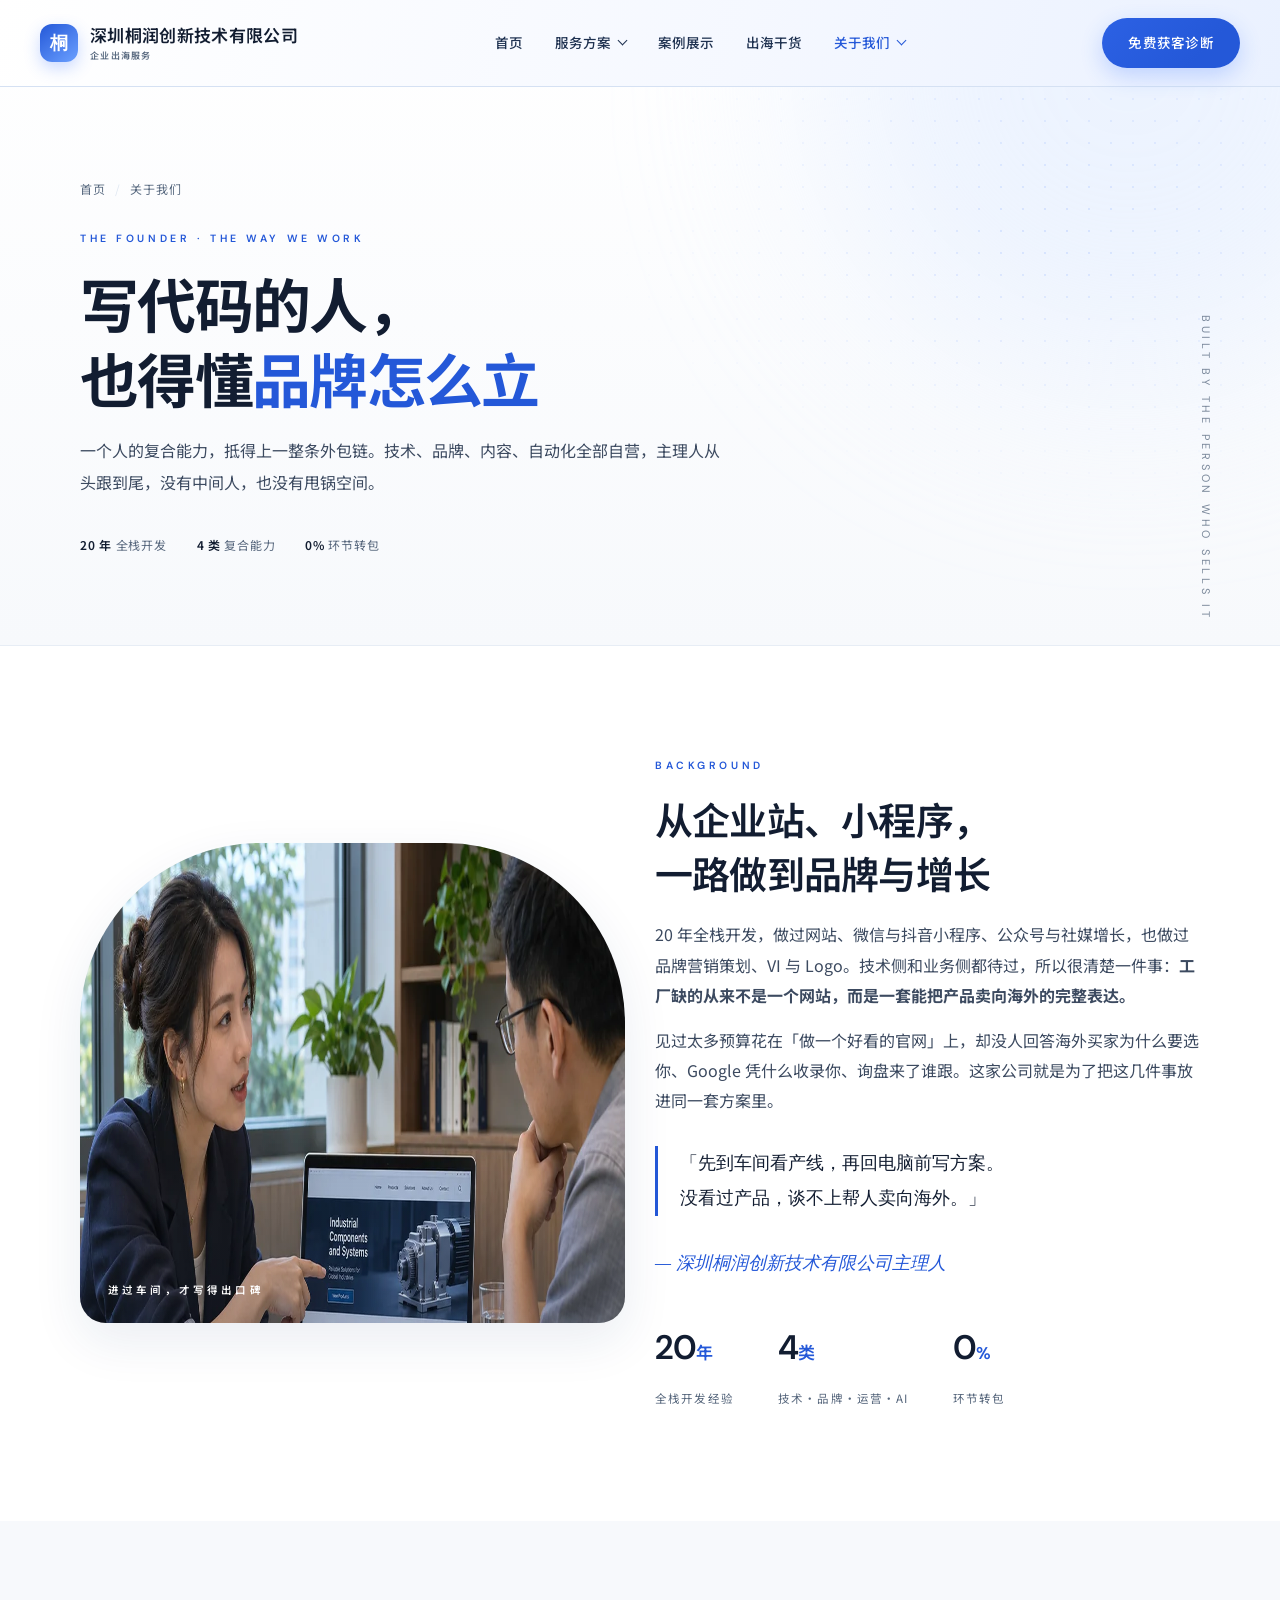
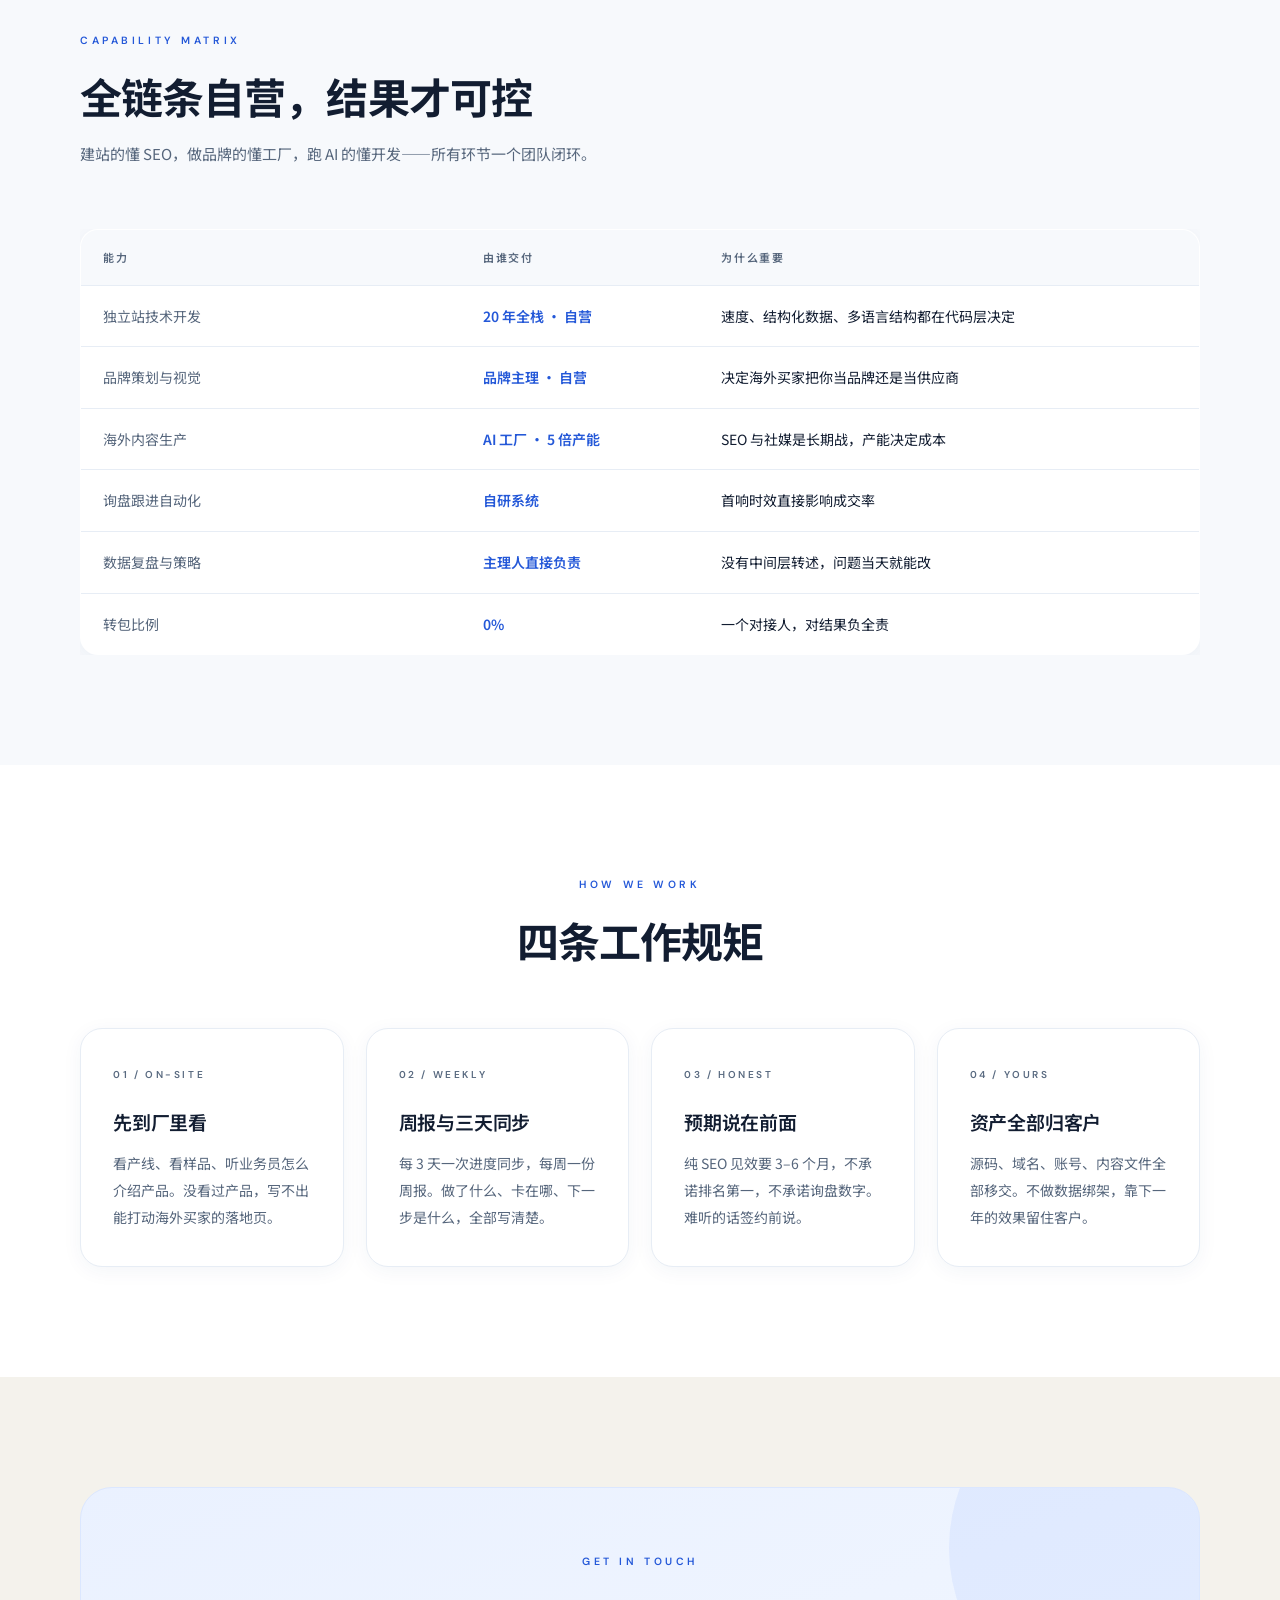
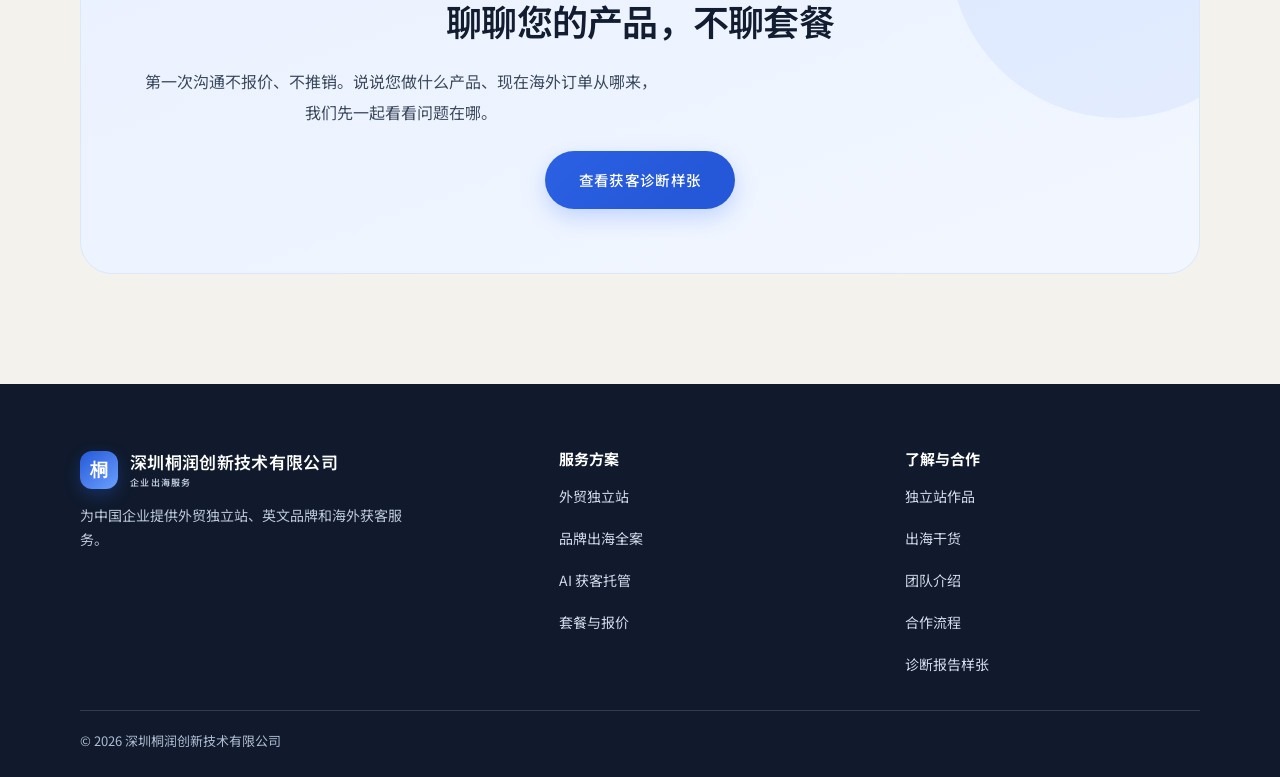
==== about.html @ 5706e43a "Publish Tongrun static website" ====
<!DOCTYPE html><html lang="zh-CN"><head><meta charset="UTF-8"><meta name="viewport" content="width=device-width, initial-scale=1"><title>关于我们 · 主理人与工作方式 | 深圳桐润创新技术有限公司</title><meta name="description" content="20 年全栈开发 + 品牌营销策划复合背景，主理人亲自交付，0% 转包。了解我们的能力矩阵、工作方式与联系方式。"><link rel="icon" href="data:image/svg+xml,%3Csvg xmlns='http://www.w3.org/2000/svg' viewBox='0 0 64 64'%3E%3Crect width='64' height='64' rx='18' fill='%232f6bff'/%3E%3Cpath d='M18 40c8-18 20-18 28 0' fill='none' stroke='%23fff' stroke-width='4' stroke-linecap='round'/%3E%3Ccircle cx='32' cy='22' r='5' fill='%23fff'/%3E%3C/svg%3E"><link rel="preconnect" href="https://fonts.googleapis.com"><link rel="preconnect" href="https://fonts.gstatic.com" crossorigin><link href="https://fonts.googleapis.com/css2?family=DM+Sans:wght@400;500;600;700&family=Noto+Sans+SC:wght@400;500;600;700&display=swap" rel="stylesheet"><link rel="stylesheet" href="./assets/site.css"><link rel="stylesheet" href="./assets/navigation.css"><link rel="stylesheet" href="./assets/footer.css"></head><body><a class="skip-link" href="#main-content">跳到主要内容</a><div id="progress" aria-hidden="true"></div><nav id="nav" aria-label="主导航"><div class="nav-in"><a class="logo" href="index.html"><div class="logo-mark" aria-hidden="true">桐</div><div class="logo-text">深圳桐润创新技术有限公司<small>企业出海服务</small></div></a><div class="nav-links" id="navLinks"><a href="index.html">首页</a><details class="nav-group" name="primary-nav"><summary>服务方案</summary><div class="nav-submenu"><a href="services.html#s1">外贸独立站</a><a href="services.html#s2">品牌出海全案</a><a href="services.html#s3">AI 获客托管</a><a href="services.html#pricing">套餐与报价</a></div></details><a href="cases.html">案例展示</a><a href="insights.html">出海干货</a><details class="nav-group" name="primary-nav"><summary>关于我们</summary><div class="nav-submenu"><a href="about.html#founder">团队介绍</a><a href="index.html#process">服务流程</a></div></details></div><div class="nav-action"><a class="btn btn-primary" href="diagnosis.html">免费获客诊断</a><button class="menu-btn" id="menuBtn" aria-controls="navLinks" aria-label="打开菜单" aria-expanded="false"><span></span><span></span></button></div></div></nav><main id="main-content" tabindex="-1"><section class="page-hero"><div class="wrap"><div class="crumb"><a href="index.html">首页</a><span>/</span>关于我们</div><div class="en">THE FOUNDER · THE WAY WE WORK</div><h1>写代码的人，<br>也得懂<em>品牌怎么立</em></h1><p>一个人的复合能力，抵得上一整条外包链。技术、品牌、内容、自动化全部自营，主理人从头跟到尾，没有中间人，也没有甩锅空间。</p><div class="hero-meta"><span><b>20 年</b> 全栈开发</span><span><b>4 类</b> 复合能力</span><span><b>0%</b> 环节转包</span></div></div><div class="hero-side">BUILT BY THE PERSON WHO SELLS IT</div></section><section id="founder"><div class="wrap grid-2" style="align-items:center"><div><div style="position:relative;overflow:hidden;border-radius:180px 180px 26px 26px;height:480px;background:var(--bg);box-shadow:var(--sh-m)"><img src="./images/hero-export-consulting.webp" alt="出海顾问与企业客户讨论外贸网站方案" width="1120" height="840" loading="lazy"><div style="position:absolute;inset:0;background:linear-gradient(180deg,transparent 60%,rgba(10,26,52,.22))"></div><div style="position:absolute;left:28px;bottom:22px;font-family:'DM Sans',var(--sans);font-size:10.5px;letter-spacing:.3em;color:#fff;font-weight:600">进过车间，才写得出口碑</div></div></div><div><div class="en">BACKGROUND</div><h2 style="font-size:clamp(26px,3vw,38px);font-weight:600;letter-spacing:-.02em;line-height:1.42;margin:16px 0 20px">从企业站、小程序，<br>一路做到品牌与增长</h2><p style="color:var(--ink-2);font-weight:400">20 年全栈开发，做过网站、微信与抖音小程序、公众号与社媒增长，也做过品牌营销策划、VI 与 Logo。技术侧和业务侧都待过，所以很清楚一件事：<strong>工厂缺的从来不是一个网站，而是一套能把产品卖向海外的完整表达。</strong></p><p style="color:var(--ink-2);font-weight:400;margin-top:14px">见过太多预算花在「做一个好看的官网」上，却没人回答海外买家为什么要选你、Google 凭什么收录你、询盘来了谁跟。这家公司就是为了把这几件事放进同一套方案里。</p><blockquote style="border-left:3px solid var(--blue);padding-left:22px;margin:30px 0;font-family:var(--serif);font-size:18px;line-height:1.95;color:var(--ink)">「先到车间看产线，再回电脑前写方案。<br>没看过产品，谈不上帮人卖向海外。」</blockquote><div style="font-family:Georgia,serif;font-style:italic;font-size:18px;color:var(--blue)">— 深圳桐润创新技术有限公司主理人</div><div style="display:flex;gap:44px;margin-top:36px;flex-wrap:wrap"><div><b style="font-family:'DM Sans',var(--sans);font-size:34px;font-weight:600;display:block;letter-spacing:-.03em">20<i style="font-style:normal;font-size:17px;color:var(--blue)">年</i></b><span style="font-size:11.5px;color:var(--muted);letter-spacing:.1em">全栈开发经验</span></div><div><b style="font-family:'DM Sans',var(--sans);font-size:34px;font-weight:600;display:block;letter-spacing:-.03em">4<i style="font-style:normal;font-size:17px;color:var(--blue)">类</i></b><span style="font-size:11.5px;color:var(--muted);letter-spacing:.1em">技术·品牌·运营·AI</span></div><div><b style="font-family:'DM Sans',var(--sans);font-size:34px;font-weight:600;display:block;letter-spacing:-.03em">0<i style="font-style:normal;font-size:17px;color:var(--blue)">%</i></b><span style="font-size:11.5px;color:var(--muted);letter-spacing:.1em">环节转包</span></div></div></div></div></section><section class="soft" id="matrix"><div class="wrap"><div class="sec-head"><div class="en">CAPABILITY MATRIX</div><h2>全链条自营，结果才可控</h2><p>建站的懂 SEO，做品牌的懂工厂，跑 AI 的懂开发——所有环节一个团队闭环。</p></div><div style="overflow-x:auto"><table class="tbl"><thead><tr><th style="width:34%">能力</th><th>由谁交付</th><th>为什么重要</th></tr></thead><tbody><tr><td>独立站技术开发</td><td class="yes">20 年全栈 · 自营</td><td>速度、结构化数据、多语言结构都在代码层决定</td></tr><tr><td>品牌策划与视觉</td><td class="yes">品牌主理 · 自营</td><td>决定海外买家把你当品牌还是当供应商</td></tr><tr><td>海外内容生产</td><td class="yes">AI 工厂 · 5 倍产能</td><td>SEO 与社媒是长期战，产能决定成本</td></tr><tr><td>询盘跟进自动化</td><td class="yes">自研系统</td><td>首响时效直接影响成交率</td></tr><tr><td>数据复盘与策略</td><td class="yes">主理人直接负责</td><td>没有中间层转述，问题当天就能改</td></tr><tr><td>转包比例</td><td class="yes">0%</td><td>一个对接人，对结果负全责</td></tr></tbody></table></div></div></section><section id="how"><div class="wrap"><div class="sec-head center"><div class="en">HOW WE WORK</div><h2>四条工作规矩</h2></div><div class="grid-4"><div class="card"><div class="tagline">01 / ON-SITE</div><h3>先到厂里看</h3><p>看产线、看样品、听业务员怎么介绍产品。没看过产品，写不出能打动海外买家的落地页。</p></div><div class="card"><div class="tagline">02 / WEEKLY</div><h3>周报与三天同步</h3><p>每 3 天一次进度同步，每周一份周报。做了什么、卡在哪、下一步是什么，全部写清楚。</p></div><div class="card"><div class="tagline">03 / HONEST</div><h3>预期说在前面</h3><p>纯 SEO 见效要 3–6 个月，不承诺排名第一，不承诺询盘数字。难听的话签约前说。</p></div><div class="card"><div class="tagline">04 / YOURS</div><h3>资产全部归客户</h3><p>源码、域名、账号、内容文件全部移交。不做数据绑架，靠下一年的效果留住客户。</p></div></div></div></section><section class="warm" id="contact"><div class="wrap"><div class="contact-box" style="text-align:center"><div class="en">GET IN TOUCH</div><h2>聊聊您的产品，不聊套餐</h2><p>第一次沟通不报价、不推销。说说您做什么产品、现在海外订单从哪来，我们先一起看看问题在哪。</p><a class="btn btn-primary btn-lg" href="diagnosis.html" style="margin-top:24px">查看获客诊断样张</a></div></div></section></main><footer class="site-footer"><div class="wrap"><div class="site-footer-grid"><div><a class="logo footer-brand" href="index.html" aria-label="深圳桐润创新技术有限公司首页"><span class="logo-mark" aria-hidden="true">桐</span><span class="logo-text">深圳桐润创新技术有限公司<small>企业出海服务</small></span></a><p class="footer-description">为中国企业提供外贸独立站、英文品牌和海外获客服务。</p></div><div><h2>服务方案</h2><ul><li><a href="services.html#s1">外贸独立站</a></li><li><a href="services.html#s2">品牌出海全案</a></li><li><a href="services.html#s3">AI 获客托管</a></li><li><a href="services.html#pricing">套餐与报价</a></li></ul></div><div><h2>了解与合作</h2><ul><li><a href="index.html#works">独立站作品</a></li><li><a href="insights.html">出海干货</a></li><li><a href="index.html#founder">团队介绍</a></li><li><a href="index.html#process">合作流程</a></li><li><a href="diagnosis.html#report">诊断报告样张</a></li></ul></div></div><div class="site-footer-copy">© 2026 深圳桐润创新技术有限公司</div></div></footer><button id="toTop" type="button" aria-label="返回顶部">↑</button></body></html><script type="module">(()=>{let e=document.getElementById(`nav`),t=document.getElementById(`navLinks`),n=document.getElementById(`menuBtn`),r=[...t.querySelectorAll(`.nav-group`)];function i(){let e=location.pathname.split(`/`).pop()||`index.html`,n=e+location.hash,r=[...t.querySelectorAll(`a`)],i=r.find(e=>e.getAttribute(`href`)===n)||r.find(t=>t.getAttribute(`href`).split(`#`)[0]===e);r.forEach(e=>{e.classList.toggle(`current`,e===i),e.removeAttribute(`aria-current`)}),i?.setAttribute(`aria-current`,location.hash?`location`:`page`)}function a(){r.forEach(e=>{e.open=!1})}function o(e){n.classList.toggle(`open`,e),t.classList.toggle(`open`,e),n.setAttribute(`aria-expanded`,String(e)),n.setAttribute(`aria-label`,e?`关闭菜单`:`打开菜单`),e||a()}n.addEventListener(`click`,()=>o(!t.classList.contains(`open`))),t.addEventListener(`click`,e=>{e.target.closest(`a`)&&o(!1)}),document.addEventListener(`click`,t=>{e.contains(t.target)||o(!1)}),e.addEventListener(`keydown`,e=>{if(e.key!==`Escape`)return;let i=r.find(e=>e.open);i?(i.open=!1,i.querySelector(`summary`).focus()):t.classList.contains(`open`)&&(o(!1),n.focus())}),window.addEventListener(`hashchange`,i),i()})();var e=document.getElementById(`nav`),t=document.getElementById(`progress`),n=document.getElementById(`toTop`),r=matchMedia(`(prefers-reduced-motion: reduce)`),i=!1;function a(){let r=document.documentElement.scrollHeight-innerHeight,a=r>0?Math.min(scrollY/r*100,100):0;t.style.width=`${a}%`,e.classList.toggle(`scrolled`,scrollY>40),n.classList.toggle(`show`,scrollY>620),i=!1}addEventListener(`scroll`,()=>{i||(i=!0,requestAnimationFrame(a))},{passive:!0}),addEventListener(`resize`,a),a(),n.addEventListener(`click`,()=>{scrollTo({top:0,behavior:r.matches?`instant`:`smooth`})});</script>
---- assets/site.css ----
/* GLOBALINK 寰球出海 · 全站共享样式（明亮现代轻盈风） */
:root{
  --sans:"Noto Sans SC","PingFang SC","Microsoft YaHei UI",system-ui,sans-serif;
  --serif:"Noto Serif SC","Songti SC",Georgia,serif;
  --bg:#f7f9fc; --surface:#fff; --warm:#f4f2ec;
  --ink:#121d31; --ink-2:#3c4a60; --muted:#56667c; --faint:#596a80;
  --line:#e7edf5; --line-2:#dfe7f1;
  --blue:#2458d8; --blue-2:#5b8cff; --blue-soft:#eaf1ff; --cyan:#38b4c6;
  --sh-s:0 4px 20px rgba(25,55,110,.05);
  --sh-m:0 18px 50px rgba(25,55,110,.09);
  --sh-l:0 40px 90px rgba(25,55,110,.13);
  --r:22px; --ease:cubic-bezier(.22,.7,.2,1);
}
*{margin:0;padding:0;box-sizing:border-box}
html{scroll-behavior:smooth}
body{font-family:var(--sans);background:var(--surface);color:var(--ink);line-height:1.9;font-size:16px;font-weight:400;-webkit-font-smoothing:antialiased;text-rendering:optimizeLegibility;overflow-x:hidden}
::selection{background:rgba(47,107,255,.16)}
a{color:inherit;text-decoration:none}
img{max-width:100%;display:block}
.wrap{max-width:1200px;margin:0 auto;padding:0 40px}
.en{font-family:"DM Sans",var(--sans);font-size:10.5px;letter-spacing:.34em;text-transform:uppercase;font-weight:600;color:var(--blue)}
.soft{background:var(--bg)}
.warm{background:var(--warm)}

/* nav */
#progress{position:fixed;top:0;left:0;height:2px;width:0;z-index:120;background:linear-gradient(90deg,#2f6bff,#38b4c6);box-shadow:0 0 12px rgba(47,107,255,.55);transition:width .08s linear}
nav{position:fixed;top:0;left:0;right:0;z-index:100;transition:.4s;background:rgba(255,255,255,.72);backdrop-filter:blur(20px);border-bottom:1px solid transparent}
nav.scrolled{border-bottom-color:var(--line);box-shadow:0 4px 24px rgba(25,55,110,.05)}
.nav-in{max-width:1280px;margin:0 auto;padding:18px 40px;display:flex;align-items:center;justify-content:space-between}
.logo{display:flex;align-items:center;gap:12px}
.logo-mark{width:38px;height:38px;border-radius:12px;background:linear-gradient(140deg,var(--blue),#6ba0ff);display:grid;place-items:center;font-family:var(--serif);font-size:18px;color:#fff;font-weight:600;box-shadow:0 6px 16px rgba(47,107,255,.25);transition:.5s}
.logo:hover .logo-mark{transform:rotate(-10deg) scale(1.06)}
.logo-text{font-size:17px;font-weight:600;letter-spacing:.06em}
.logo-text small{display:block;font-family:"DM Sans",var(--sans);font-size:9px;letter-spacing:.42em;color:var(--faint);font-weight:600;margin-top:-3px}
.nav-links{display:flex;gap:38px;font-size:13.5px;color:var(--ink-2);font-weight:400}
.nav-links a{position:relative;transition:.3s}
.nav-links a:hover{color:var(--blue)}
.nav-links a::after{content:"";position:absolute;left:0;bottom:-6px;width:0;height:1.5px;background:var(--blue);border-radius:2px;transition:.3s}
.nav-links a:hover::after,.nav-links a.current::after{width:100%}
.nav-links a.current{color:var(--blue)}
.nav-links .m-only{display:none}
.nav-action{display:flex;align-items:center;gap:10px}
.btn{display:inline-flex;align-items:center;justify-content:center;gap:8px;font-size:13.5px;font-weight:500;letter-spacing:.02em;padding:12px 26px;border-radius:100px;transition:.35s;cursor:pointer;border:none;font-family:var(--sans)}
.btn-primary{position:relative;overflow:hidden;background:linear-gradient(135deg,#2c61e4,#2458d8 72%);color:#fff;box-shadow:0 8px 22px rgba(47,107,255,.24)}
.btn-primary::after{content:"";position:absolute;inset:0;background:linear-gradient(105deg,transparent 32%,rgba(255,255,255,.26) 50%,transparent 68%);transform:translateX(-130%);transition:transform .8s var(--ease)}
.btn-primary:hover::after{transform:translateX(130%)}
.btn-primary:hover{transform:translateY(-2px);box-shadow:0 14px 30px rgba(47,107,255,.32)}
.btn-line{border:1px solid var(--line-2);color:var(--ink);background:#fff}
.btn-line:hover{border-color:var(--blue);color:var(--blue);transform:translateY(-2px)}
.btn-lg{padding:15px 34px;font-size:14.5px}
.menu-btn{display:none;width:40px;height:40px;border:1px solid var(--line-2);background:#fff;border-radius:12px;cursor:pointer;align-items:center;justify-content:center;flex-direction:column;gap:5px;padding:0;transition:.3s}
.menu-btn span{display:block;width:17px;height:1.6px;background:var(--ink);border-radius:2px;transition:.3s var(--ease)}
.menu-btn.open span:first-child{transform:translateY(3.3px) rotate(45deg)}
.menu-btn.open span:last-child{transform:translateY(-3.3px) rotate(-45deg)}

/* page hero */
.page-hero{position:relative;padding:178px 0 88px;overflow:hidden;background:linear-gradient(180deg,#fff 0%,var(--bg) 100%);border-bottom:1px solid var(--line)}
.page-hero::before{content:"";position:absolute;width:620px;height:620px;border-radius:50%;background:#dce9ff;filter:blur(100px);opacity:.5;right:-160px;top:-240px;pointer-events:none}
.page-hero::after{content:"";position:absolute;inset:0;background-image:radial-gradient(rgba(47,107,255,.13) .8px,transparent .8px);background-size:22px 22px;mask-image:radial-gradient(ellipse 45% 60% at 82% 35%,#000,transparent 78%);pointer-events:none}
.page-hero .wrap{position:relative;z-index:2}
.crumb{font-size:12px;color:var(--faint);letter-spacing:.08em;margin-bottom:28px}
.crumb a{transition:.3s}.crumb a:hover{color:var(--blue)}
.crumb span{margin:0 9px;color:var(--line-2)}
.page-hero h1{font-size:clamp(36px,4.6vw,60px);font-weight:700;letter-spacing:-.028em;line-height:1.28;margin:16px 0 20px}
.page-hero h1 em{font-style:normal;color:var(--blue)}
.page-hero > .wrap > p{max-width:640px;color:var(--ink-2);font-weight:400;font-size:16px;line-height:1.95}
.hero-meta{display:flex;gap:30px;flex-wrap:wrap;margin-top:36px;font-size:12px;color:var(--muted);letter-spacing:.06em}
.hero-meta b{color:var(--ink);font-weight:600}
.hero-side{position:absolute;right:5%;bottom:24px;font-family:"DM Sans",var(--sans);font-size:11px;letter-spacing:.34em;color:var(--faint);writing-mode:vertical-rl;opacity:.8}

/* sections */
section{padding:110px 0;position:relative;overflow:hidden}
section.tight{padding:76px 0}
.sec-head{margin-bottom:60px}
.sec-head h2{font-size:clamp(28px,3.3vw,42px);font-weight:700;letter-spacing:-.022em;line-height:1.36;margin-top:16px}
.sec-head p{color:var(--muted);margin-top:16px;max-width:620px;font-weight:400;font-size:15px}
.sec-head.center{text-align:center}.sec-head.center p{margin-left:auto;margin-right:auto}
.sec-num{font-family:"DM Sans",var(--sans);font-size:11px;font-weight:600;letter-spacing:.2em;color:var(--blue);margin-bottom:14px}

/* cards & grids */
.grid-2{display:grid;grid-template-columns:1fr 1fr;gap:30px}
.grid-3{display:grid;grid-template-columns:repeat(3,1fr);gap:26px}
.grid-4{display:grid;grid-template-columns:repeat(4,1fr);gap:22px}
.card{background:#fff;border:1px solid var(--line);border-radius:var(--r);padding:36px 32px;box-shadow:var(--sh-s),inset 0 1px 0 rgba(255,255,255,.9);transition:.45s var(--ease)}
.card:hover{transform:translateY(-6px);box-shadow:var(--sh-m),inset 0 1px 0 #fff;border-color:#d6e2f8}
.card h3{font-size:19px;font-weight:600;letter-spacing:-.01em;margin-bottom:10px}
.card p{font-size:14px;color:var(--muted);font-weight:400;line-height:1.9}
.card .ico{width:48px;height:48px;border-radius:15px 15px 15px 5px;background:var(--blue-soft);display:grid;place-items:center;font-family:var(--serif);font-size:21px;color:var(--blue);margin-bottom:22px;transition:.4s}
.card:hover .ico{transform:rotate(-8deg);border-radius:15px 5px 15px 15px}
.card .tagline{font-family:"DM Sans",var(--sans);font-size:10px;letter-spacing:.26em;text-transform:uppercase;color:var(--faint);font-weight:600;margin-bottom:20px}
.card ul{list-style:none;margin-top:18px;font-size:13.5px;color:var(--ink-2)}
.card li{padding:9px 0 9px 22px;position:relative;border-bottom:1px solid #f0f3f8}
.card li:last-child{border:none}
.card li::before{content:"";position:absolute;left:2px;top:17px;width:9px;height:9px;border-radius:50%;border:2px solid #bcd0ff}
.pill{display:inline-block;font-size:11px;letter-spacing:.1em;color:var(--blue);background:var(--blue-soft);padding:5px 14px;border-radius:100px;font-weight:500}

/* service detail blocks */
.svc{display:grid;grid-template-columns:.85fr 1.15fr;gap:80px;align-items:start;padding:92px 0;border-bottom:1px solid var(--line)}
.svc:last-child{border-bottom:none}
.svc:nth-child(even) .svc-left{order:2}
.svc-left{position:sticky;top:140px}
.svc-left .big{font-family:var(--serif);font-size:76px;line-height:1;color:var(--blue);opacity:.16;margin-bottom:10px}
.svc-left h2{font-size:clamp(26px,3vw,38px);font-weight:600;letter-spacing:-.02em;line-height:1.38;margin:14px 0 16px}
.svc-left p{color:var(--muted);font-weight:400;font-size:15px;max-width:400px}
.svc-right h4{font-size:15px;font-weight:600;margin:26px 0 12px;color:var(--ink)}
.svc-right h4:first-child{margin-top:0}
.check{list-style:none;display:grid;grid-template-columns:1fr 1fr;gap:10px 24px;font-size:14px;color:var(--ink-2)}
.check li{padding-left:24px;position:relative}
.check li::before{content:"✓";position:absolute;left:0;top:0;color:var(--blue);font-weight:700;font-size:13px}
.deliver{background:var(--bg);border:1px solid var(--line);border-radius:18px;padding:24px 26px;margin-top:28px}
.deliver .lbl{font-family:"DM Sans",var(--sans);font-size:10px;letter-spacing:.26em;color:var(--faint);font-weight:600;margin-bottom:12px}
.deliver p{font-size:13.5px;color:var(--ink-2);font-weight:400}

/* pricing */
.plan{background:#fff;border:1px solid var(--line);border-radius:24px;padding:40px 32px;box-shadow:var(--sh-s);transition:.45s var(--ease);position:relative;display:flex;flex-direction:column}
.plan:hover{transform:translateY(-8px);box-shadow:var(--sh-m)}
.plan.hot{background:linear-gradient(160deg,#3a74ff,#2f6bff 65%,#5b8cff);color:#fff;border:none;box-shadow:0 24px 60px rgba(47,107,255,.24)}
.plan.hot h3,.plan.hot .price{color:#fff}
.plan.hot p,.plan.hot li{color:rgba(255,255,255,.85)}
.plan.hot li{border-color:rgba(255,255,255,.16)}
.plan.hot .pill{background:rgba(255,255,255,.2);color:#fff}
.plan .badge{position:absolute;top:-13px;left:32px;background:var(--ink);color:#fff;font-size:10.5px;letter-spacing:.1em;padding:6px 16px;border-radius:100px}
.plan h3{font-size:19px;font-weight:600;margin:16px 0 6px}
.plan .price{font-family:"DM Sans",var(--sans);font-size:38px;font-weight:600;letter-spacing:-.03em;color:var(--ink);margin:14px 0 4px}
.plan .price i{font-style:normal;font-size:15px;font-weight:400;color:var(--muted)}
.plan.hot .price i{color:rgba(255,255,255,.7)}
.plan .unit{font-size:12px;color:var(--muted);margin-bottom:20px}
.plan.hot .unit{color:rgba(255,255,255,.7)}
.plan ul{list-style:none;font-size:13.5px;margin:8px 0 28px;flex:1}
.plan li{padding:10px 0;border-bottom:1px solid #f0f3f8}
.plan li:last-child{border:none}
.plan .btn{width:100%}

/* comparison table */
.tbl{width:100%;border-collapse:collapse;background:#fff;border:1px solid var(--line);border-radius:18px;overflow:hidden;font-size:14px;box-shadow:var(--sh-s)}
.tbl th,.tbl td{padding:17px 22px;text-align:left;border-bottom:1px solid var(--line)}
.tbl thead th{background:var(--bg);font-size:11px;letter-spacing:.16em;text-transform:uppercase;color:var(--muted);font-weight:600}
.tbl tbody tr:last-child td{border-bottom:none}
.tbl tbody tr:hover{background:#fafcff}
.tbl td:first-child{color:var(--muted);font-weight:400}
.tbl .yes{color:var(--blue);font-weight:600}
.tbl .no{color:var(--faint)}

/* faq */
.faq{max-width:860px;margin:0 auto}
.faq details{background:#fff;border:1px solid var(--line);border-radius:16px;margin-bottom:12px;box-shadow:var(--sh-s);transition:.3s}
.faq details[open]{border-color:#cfdfff;box-shadow:var(--sh-m)}
.faq summary{list-style:none;cursor:pointer;padding:20px 26px;font-size:15px;font-weight:500;display:flex;justify-content:space-between;align-items:center;gap:20px}
.faq summary::-webkit-details-marker{display:none}
.faq summary::after{content:"+";font-family:"DM Sans",var(--sans);font-size:22px;font-weight:400;color:var(--blue);flex:none;transition:.3s}
.faq details[open] summary::after{content:"−"}
.faq .ans{padding:0 26px 22px;font-size:14px;color:var(--muted);font-weight:400;line-height:1.95}

/* audit / report */
.audit-layout{display:grid;grid-template-columns:1fr 1fr;gap:70px;align-items:start}
.audit-box{background:#fff;border:1px solid var(--line);border-radius:28px;padding:44px 40px;box-shadow:var(--sh-l)}
.audit-box h2{font-size:26px;font-weight:600;letter-spacing:-.02em;margin:12px 0 8px}
.audit-box > p{font-size:14px;color:var(--muted);font-weight:400;margin-bottom:28px}
.field{margin-bottom:16px}
.field label{display:block;font-size:12px;color:var(--ink-2);font-weight:500;margin-bottom:8px;letter-spacing:.04em}
.field input,.field select,.field textarea{width:100%;background:#fbfcfe;border:1px solid var(--line-2);border-radius:12px;padding:13px 16px;font-size:14px;font-family:var(--sans);color:var(--ink);outline:none;transition:.3s}
.field input:focus,.field select:focus,.field textarea:focus{border-color:var(--blue);box-shadow:0 0 0 4px rgba(47,107,255,.1);background:#fff}
.field textarea{resize:vertical;min-height:90px}
.field input::placeholder{color:var(--faint)}
.audit-box .btn{width:100%;margin-top:8px}
.audit-note{font-size:11.5px;color:var(--faint);margin-top:16px;text-align:center;letter-spacing:.04em}
.ok-state{display:none;text-align:center;padding:26px 8px}
.ok-state.show{display:block;animation:up .6s var(--ease) both}
.ok-state .tick{width:62px;height:62px;border-radius:50%;background:var(--blue-soft);color:var(--blue);font-size:28px;display:grid;place-items:center;margin:0 auto 22px}
.ok-state h3{font-size:22px;font-weight:600;margin-bottom:10px}
.ok-state p{font-size:14px;color:var(--muted);font-weight:400}
@keyframes up{from{opacity:0;transform:translateY(20px)}to{opacity:1;transform:none}}

.checklist{display:grid;grid-template-columns:1fr 1fr;gap:14px;margin-top:38px}
.checklist div{background:#fff;border:1px solid var(--line);border-radius:14px;padding:18px 20px;display:flex;gap:14px;align-items:flex-start;box-shadow:var(--sh-s)}
.checklist b{font-family:"DM Sans",var(--sans);font-size:12px;color:var(--blue);flex:none;padding-top:2px;letter-spacing:.06em}
.checklist span{font-size:13.5px;color:var(--ink-2);line-height:1.7}
.checklist small{display:block;color:var(--faint);font-size:11.5px;margin-top:3px}

.report{background:#fff;border:1px solid var(--line);border-radius:16px;padding:36px 34px;box-shadow:var(--sh-l);position:relative;transform:rotate(1.6deg);transition:.5s var(--ease)}
.report:hover{transform:rotate(0) translateY(-6px)}
.report::before{content:"";position:absolute;left:0;top:24px;bottom:24px;width:4px;background:linear-gradient(var(--blue),var(--cyan));border-radius:0 4px 4px 0}
.report .rp-tag{font-family:"DM Sans",var(--sans);font-size:9.5px;letter-spacing:.28em;color:var(--blue);font-weight:600}
.report h3{font-size:24px;font-weight:600;line-height:1.5;margin:12px 0 8px;letter-spacing:-.01em}
.report > p{font-size:11.5px;color:var(--faint)}
.rp-list{margin-top:22px;border-top:1px solid var(--line)}
.rp-list div{display:flex;justify-content:space-between;padding:9px 0;border-bottom:1px solid var(--line);font-size:12px;color:var(--ink-2)}
.rp-list b{color:#dc6a5c;font-weight:500}
.rp-foot{margin-top:18px;font-size:10px;letter-spacing:.16em;color:var(--faint)}

/* article */
.prose{max-width:760px;margin:0 auto;font-size:16px;line-height:2.05;color:var(--ink-2);font-weight:400}
.prose h2{font-size:26px;font-weight:600;color:var(--ink);letter-spacing:-.02em;margin:56px 0 18px;line-height:1.45}
.prose h2:first-child{margin-top:0}
.prose h3{font-size:19px;font-weight:600;color:var(--ink);margin:36px 0 12px}
.prose p{margin-bottom:20px}
.prose strong{color:var(--ink);font-weight:600}
.prose ul,.prose ol{margin:0 0 24px 24px}
.prose li{margin-bottom:10px}
.prose blockquote{border-left:3px solid var(--blue);background:var(--bg);padding:20px 24px;border-radius:0 14px 14px 0;margin:28px 0;color:var(--ink);font-weight:400}
.prose code{background:var(--bg);border:1px solid var(--line);border-radius:6px;padding:2px 7px;font-size:13px;color:var(--blue)}
.prose .lead{font-size:18px;color:var(--ink);line-height:1.95}
.article-list{display:grid;grid-template-columns:repeat(3,1fr);gap:26px}
.article-card{background:#fff;border:1px solid var(--line);border-radius:20px;overflow:hidden;box-shadow:var(--sh-s);transition:.45s var(--ease);display:flex;flex-direction:column}
.article-card:hover{transform:translateY(-7px);box-shadow:var(--sh-m);border-color:#d6e2f8}
.article-thumb{height:150px;position:relative;overflow:hidden;display:flex;align-items:flex-end;padding:20px}
.article-thumb::after{content:"";position:absolute;inset:0;background:radial-gradient(circle at 78% 22%,rgba(255,255,255,.32),transparent 55%)}
.article-thumb span{position:relative;z-index:2;font-family:"DM Sans",var(--sans);font-size:10px;letter-spacing:.24em;color:#fff;font-weight:600}
.article-body{padding:24px 24px 28px;flex:1;display:flex;flex-direction:column}
.article-body h3{font-size:17px;font-weight:600;line-height:1.55;margin-bottom:10px;letter-spacing:-.01em}
.article-body p{font-size:13px;color:var(--muted);font-weight:400;flex:1}
.article-meta{display:flex;justify-content:space-between;margin-top:20px;font-size:11px;color:var(--faint);letter-spacing:.06em}

/* case */
.case-block{display:grid;grid-template-columns:1fr 1fr;gap:70px;align-items:center;padding:80px 0;border-bottom:1px solid var(--line)}
.case-block:last-child{border-bottom:none}
.case-block:nth-child(even) .case-visual{order:2}
.case-visual{background:#fff;border:1px solid var(--line);border-radius:20px;padding:14px;box-shadow:var(--sh-m)}
.case-visual .mock{background:#f4f6fa;border-radius:12px;overflow:hidden}
.mock-bar{height:26px;background:#e9edf4;display:flex;align-items:center;gap:6px;padding:0 11px}
.mock-bar i{width:6px;height:6px;border-radius:50%;background:#c9d2df}
.mock-bar u{margin-left:9px;height:9px;flex:1;background:#dee4ed;border-radius:3px}
.mock-body{padding:16px}
.mock-hero{height:120px;border-radius:9px;display:flex;flex-direction:column;justify-content:center;padding:18px;gap:9px}
.mock-hero b{display:block;width:52%;height:10px;border-radius:3px;background:rgba(255,255,255,.9)}
.mock-hero small{display:block;width:34%;height:6px;border-radius:3px;background:rgba(255,255,255,.55)}
.mock-row{display:grid;grid-template-columns:repeat(3,1fr);gap:8px;margin-top:11px}
.mock-row span{height:48px;background:#e7ebf2;border-radius:5px}
.case-stats{display:flex;gap:36px;margin:26px 0 24px;padding-top:24px;border-top:1px solid var(--line)}
.case-stats b{font-family:"DM Sans",var(--sans);font-size:30px;font-weight:600;display:block;color:var(--blue);letter-spacing:-.03em;line-height:1.2}
.case-stats span{font-size:11.5px;color:var(--muted);letter-spacing:.06em}

/* contact */
.contact-box{background:linear-gradient(160deg,var(--blue-soft),#f2f7ff);border:1px solid #dbe7ff;border-radius:32px;padding:64px 60px;position:relative;overflow:hidden}
.contact-box::before{content:"";position:absolute;right:-90px;top:-110px;width:340px;height:340px;border-radius:50%;background:rgba(47,107,255,.07)}
.contact-box h2{font-size:clamp(26px,3vw,36px);font-weight:600;letter-spacing:-.02em;margin:14px 0 12px}
.contact-box p{color:var(--ink-2);font-weight:400;max-width:520px}
.contact-box .btn{margin-top:28px}

/* band */
.band{background:linear-gradient(120deg,#1943ad,#2155ce 55%,#136488);padding:82px 0;color:#fff}
.band-grid{display:grid;grid-template-columns:repeat(4,1fr);gap:30px;text-align:center}
.band .num{font-family:"DM Sans",var(--sans);font-size:50px;font-weight:600;letter-spacing:-.03em;line-height:1}
.band .num i{font-style:normal;font-size:25px;opacity:.75}
.band .lab{margin-top:12px;font-size:12px;color:rgba(255,255,255,.8);letter-spacing:.12em}

/* footer */
footer{background:#101a2c;color:#94a2b6;padding:64px 0 34px;font-size:13px}
.foot-grid{display:grid;grid-template-columns:2fr 1fr 1fr 1fr;gap:44px;margin-bottom:48px}
.foot-grid h4{color:#fff;font-size:13px;font-weight:500;margin-bottom:18px;letter-spacing:.1em}
.foot-grid a{display:block;padding:4px 0;transition:.3s}
.foot-grid a:hover{color:var(--blue-2);transform:translateX(4px)}
.foot-grid .desc{max-width:290px;font-weight:400;line-height:1.9}
.copyright{border-top:1px solid rgba(255,255,255,.09);padding-top:24px;display:flex;justify-content:space-between;gap:16px;flex-wrap:wrap;font-size:11.5px;color:#8c9bb1}

#toTop{position:fixed;right:28px;bottom:28px;width:44px;height:44px;border-radius:50%;background:#fff;border:1px solid var(--line);box-shadow:var(--sh-m);color:var(--blue);font-size:18px;line-height:1;cursor:pointer;opacity:0;transform:translateY(12px);pointer-events:none;transition:.35s var(--ease);z-index:95}
#toTop.show{opacity:1;transform:none;pointer-events:auto}
#toTop:hover{background:var(--blue);color:#fff;border-color:var(--blue);transform:translateY(-3px)}

@media(max-width:1080px){
  .audit-layout,.grid-2,.svc,.case-block{grid-template-columns:1fr;gap:44px}
  .svc-left{position:static;order:0!important}
  .grid-3,.grid-4,.article-list{grid-template-columns:1fr 1fr}
  .band-grid{grid-template-columns:1fr 1fr;gap:36px}
  .nav-in{padding-top:14px;padding-bottom:14px}
  .menu-btn{display:flex}
  .nav-links{display:flex;position:fixed;top:72px;left:0;right:0;z-index:99;flex-direction:column;gap:0;background:rgba(255,255,255,.98);backdrop-filter:blur(20px);padding:10px 26px 24px;box-shadow:0 24px 40px rgba(25,55,110,.1);border-bottom:1px solid var(--line);opacity:0;transform:translateY(-10px);pointer-events:none;transition:.3s var(--ease)}
  .nav-links.open{opacity:1;transform:none;pointer-events:auto}
  .nav-links a{padding:13px 0;border-bottom:1px solid var(--line);font-size:14px}
  .nav-links a:last-child{border-bottom:none}
  .nav-links a::after{display:none}
  .nav-links .m-only{display:block;color:var(--blue);font-weight:500}
  .case-block:nth-child(even) .case-visual{order:0}
}
@media(max-width:760px){
  .wrap,.nav-in{padding-left:22px;padding-right:22px}
  section{padding:78px 0}
  .page-hero{padding:142px 0 64px}
  .grid-3,.grid-4,.article-list,.checklist,.check{grid-template-columns:1fr}
  .foot-grid{grid-template-columns:1fr 1fr}
  .contact-box,.audit-box{padding:40px 24px}
  .case-stats{gap:20px;flex-wrap:wrap}
  .tbl{font-size:12.5px}
  .tbl th,.tbl td{padding:12px 13px}
  .hero-side{display:none}
  .nav-action .btn{padding:10px 15px;font-size:12px}
  .logo-text{font-size:15px}
  #toTop{right:16px;bottom:16px}
}
@media(prefers-reduced-motion:reduce){*,*::before,*::after{animation-duration:.01s!important;transition-duration:.01s!important}}

#report{scroll-margin-top:100px}
---- assets/navigation.css ----
#nav {
  background: linear-gradient(105deg, #fff 0%, #f5f8ff 58%, #eaf1ff 100%);
  border-bottom-color: #d5e1f3;
}

#nav.scrolled {
  border-bottom-color: #d5e1f3;
  box-shadow: 0 4px 18px rgba(23, 48, 87, .09);
}

.nav-links {
  align-items: center;
  color: #1e3150;
  font-weight: 500;
  gap: clamp(20px, 2.5vw, 38px);
}

.nav-group {
  position: relative;
}

.nav-group summary {
  display: flex;
  align-items: center;
  gap: 8px;
  list-style: none;
  cursor: pointer;
}

.nav-group summary::-webkit-details-marker {
  display: none;
}

.nav-group summary::after {
  content: "";
  width: 6px;
  height: 6px;
  border: solid currentColor;
  border-width: 0 1.5px 1.5px 0;
  transform: translateY(-2px) rotate(45deg);
}

.nav-group[open] summary::after {
  transform: translateY(2px) rotate(225deg);
}

.nav-group summary:hover,
.nav-group:has(a.current) summary {
  color: var(--blue);
}

.nav-submenu {
  position: absolute;
  top: calc(100% + 16px);
  left: -14px;
  min-width: 166px;
  padding: 6px;
  background: #fff;
  border: 1px solid var(--line);
  border-radius: 12px;
  box-shadow: var(--sh-s);
}

.nav-links .nav-submenu a {
  display: block;
  padding: 10px 12px;
  border: 0;
  border-radius: 6px;
}

.nav-links .nav-submenu a::after {
  display: none;
}

.nav-submenu a:hover,
.nav-submenu a.current {
  background: var(--blue-soft);
}

#s1, #s2, #s3, #pricing, #founder, #process {
  scroll-margin-top: 100px;
}

@media (max-width: 1080px) {
  .nav-links {
    align-items: stretch;
    gap: 0;
    visibility: hidden;
    max-height: calc(100dvh - 72px);
    overflow-y: auto;
  }

  .nav-links.open {
    visibility: visible;
  }

  .nav-group summary {
    justify-content: space-between;
    min-height: 46px;
    border-bottom: 1px solid var(--line);
    font-size: 14px;
  }

  .nav-submenu {
    position: static;
    margin: 4px 0;
    padding: 0 0 0 12px;
    border: 0;
    box-shadow: none;
  }

  .nav-links .nav-submenu a {
    padding: 12px;
  }
}

.skip-link {
  position: fixed;
  top: 12px;
  left: 12px;
  z-index: 200;
  padding: 8px 14px;
  border-radius: 6px;
  background: #fff;
  color: #1745aa;
  transform: translateY(-160%);
}

.skip-link:focus {
  transform: none;
}

:where(a, button, summary, input, select, textarea):focus-visible {
  outline: 2px solid #1745aa;
  outline-offset: 3px;
}

footer :where(a, button):focus-visible {
  outline-color: #adc8ff;
}

#main-content {
  scroll-margin-top: 100px;
}

@media (prefers-reduced-motion: reduce) {
  html {
    scroll-behavior: auto;
  }
}

#toTop:not(.show) {
  visibility: hidden;
}

@media (max-width: 520px) {
  .nav-in {
    gap: 8px;
  }

  .nav-action {
    flex-shrink: 0;
  }
}

footer .logo-text small {
  color: #a4b0c0;
}

#nav .logo {
  min-width: 0;
}

#nav .logo-mark,
footer .logo-mark {
  flex-shrink: 0;
}

#nav .logo-text,
footer .logo-text {
  line-height: 1.35;
  letter-spacing: .02em;
}

#nav .logo-text small,
footer .logo-text small {
  margin-top: 3px;
  letter-spacing: .14em;
}

@media (max-width: 520px) {
  #nav .logo {
    gap: 7px;
  }

  #nav .logo-mark {
    width: 34px;
    height: 34px;
  }

  #nav .logo-text {
    font-size: 13px;
  }
}
---- assets/footer.css ----
.site-footer {
  padding: clamp(36px, 5vw, 64px) 0 24px;
  background: #101a2c;
  color: #bcc8da;
}

.site-footer-grid {
  display: grid;
  grid-template-columns: minmax(0, 1.45fr) repeat(2, minmax(0, 1fr));
  gap: clamp(22px, 4vw, 60px);
}

.site-footer .footer-brand {
  display: inline-flex;
  width: fit-content;
  min-height: 44px;
  align-items: center;
  color: #fff;
}

.site-footer .logo-text small {
  color: #bcc8da;
}

.site-footer .footer-description {
  max-width: 23em;
  margin-top: 12px;
  font-size: 14px;
  line-height: 1.7;
}

.site-footer h2 {
  margin-bottom: 6px;
  color: #fff;
  font-size: 15px;
  line-height: 1.45;
}

.site-footer ul {
  list-style: none;
}

.site-footer li a {
  display: inline-flex;
  min-height: 42px;
  align-items: center;
  color: #d0daea;
  font-size: 14px;
  line-height: 1.4;
}

.site-footer li a:hover {
  color: #fff;
  text-decoration: underline;
  text-underline-offset: 4px;
}

.site-footer a:focus-visible {
  outline: 2px solid #adc8ff;
  outline-offset: 3px;
}

.site-footer-copy {
  margin-top: 24px;
  padding-top: 18px;
  border-top: 1px solid rgba(255, 255, 255, .15);
  color: #aebbd0;
  font-size: 13px;
}

@media (max-width: 720px) {
  .site-footer-grid {
    grid-template-columns: repeat(2, minmax(0, 1fr));
    gap: 22px 14px;
  }

  .site-footer-grid > :first-child {
    grid-column: 1 / -1;
  }

  .site-footer li a {
    min-height: 44px;
  }
}
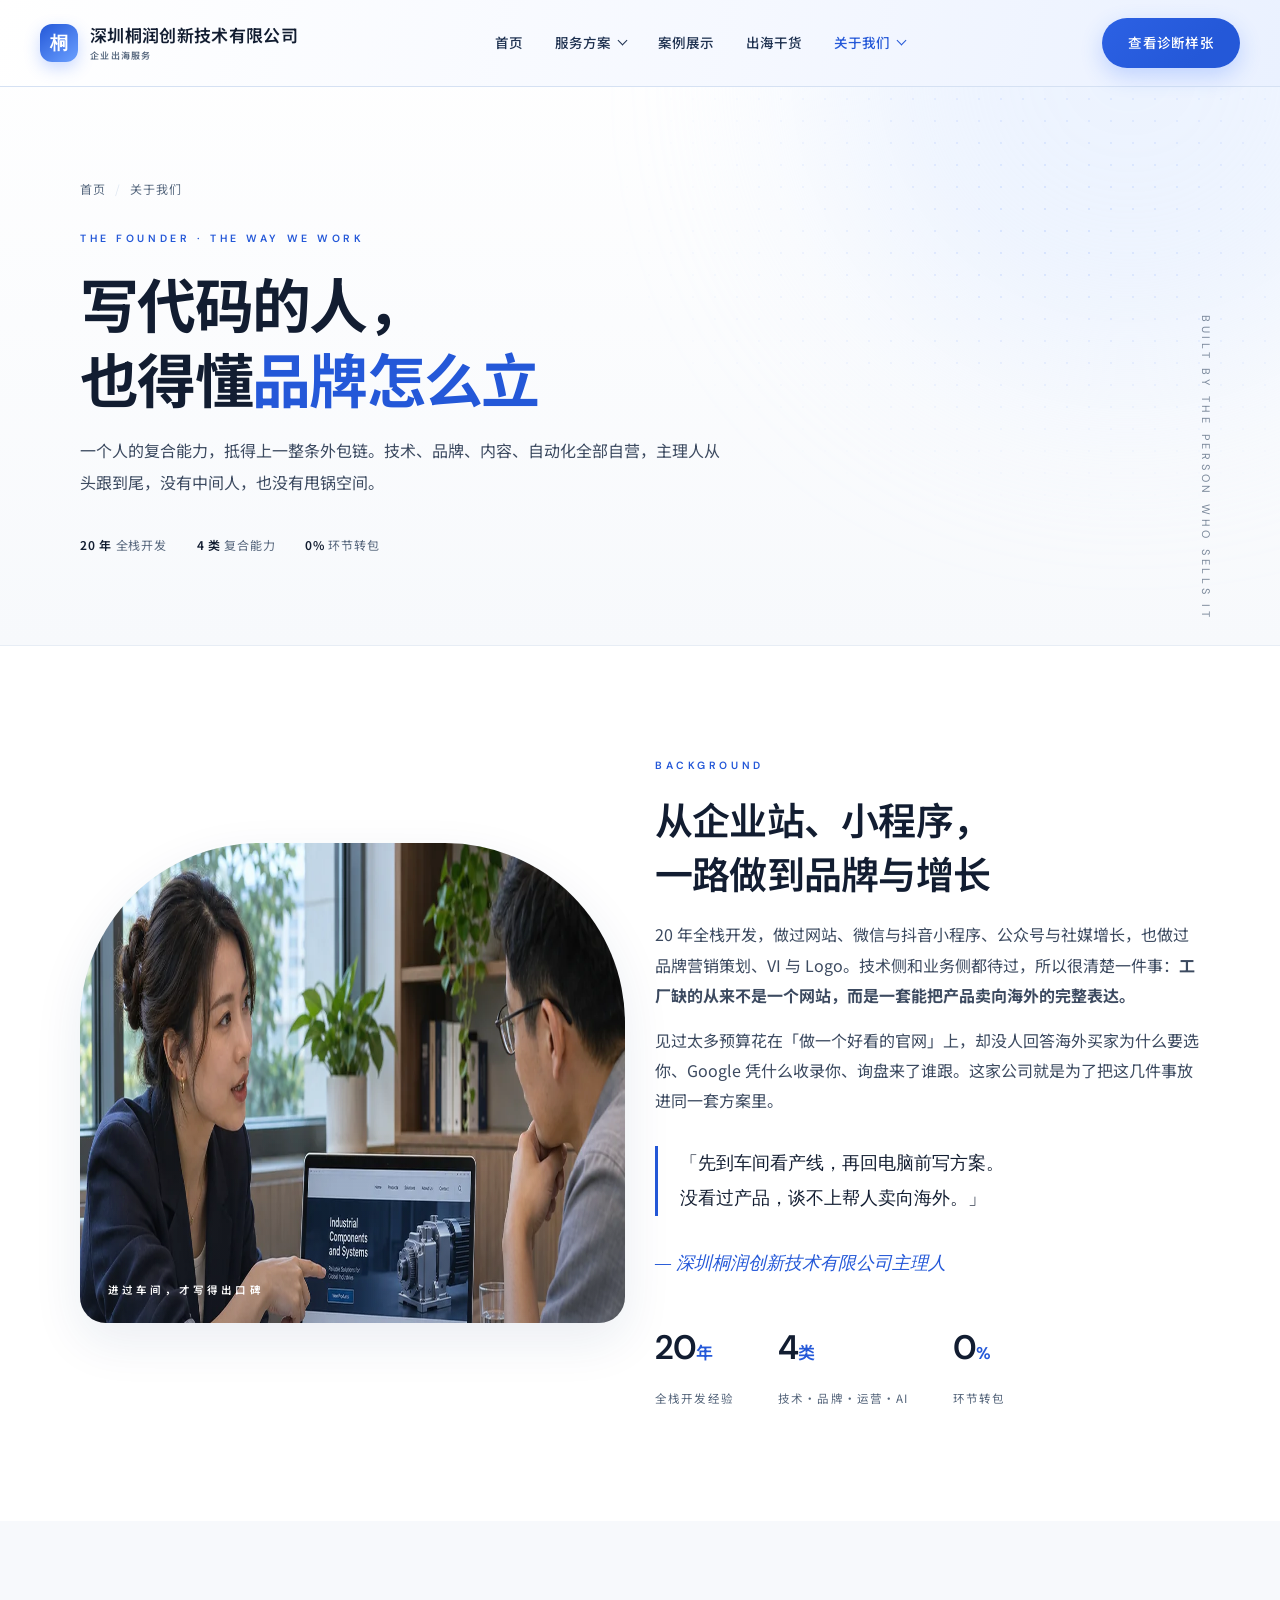
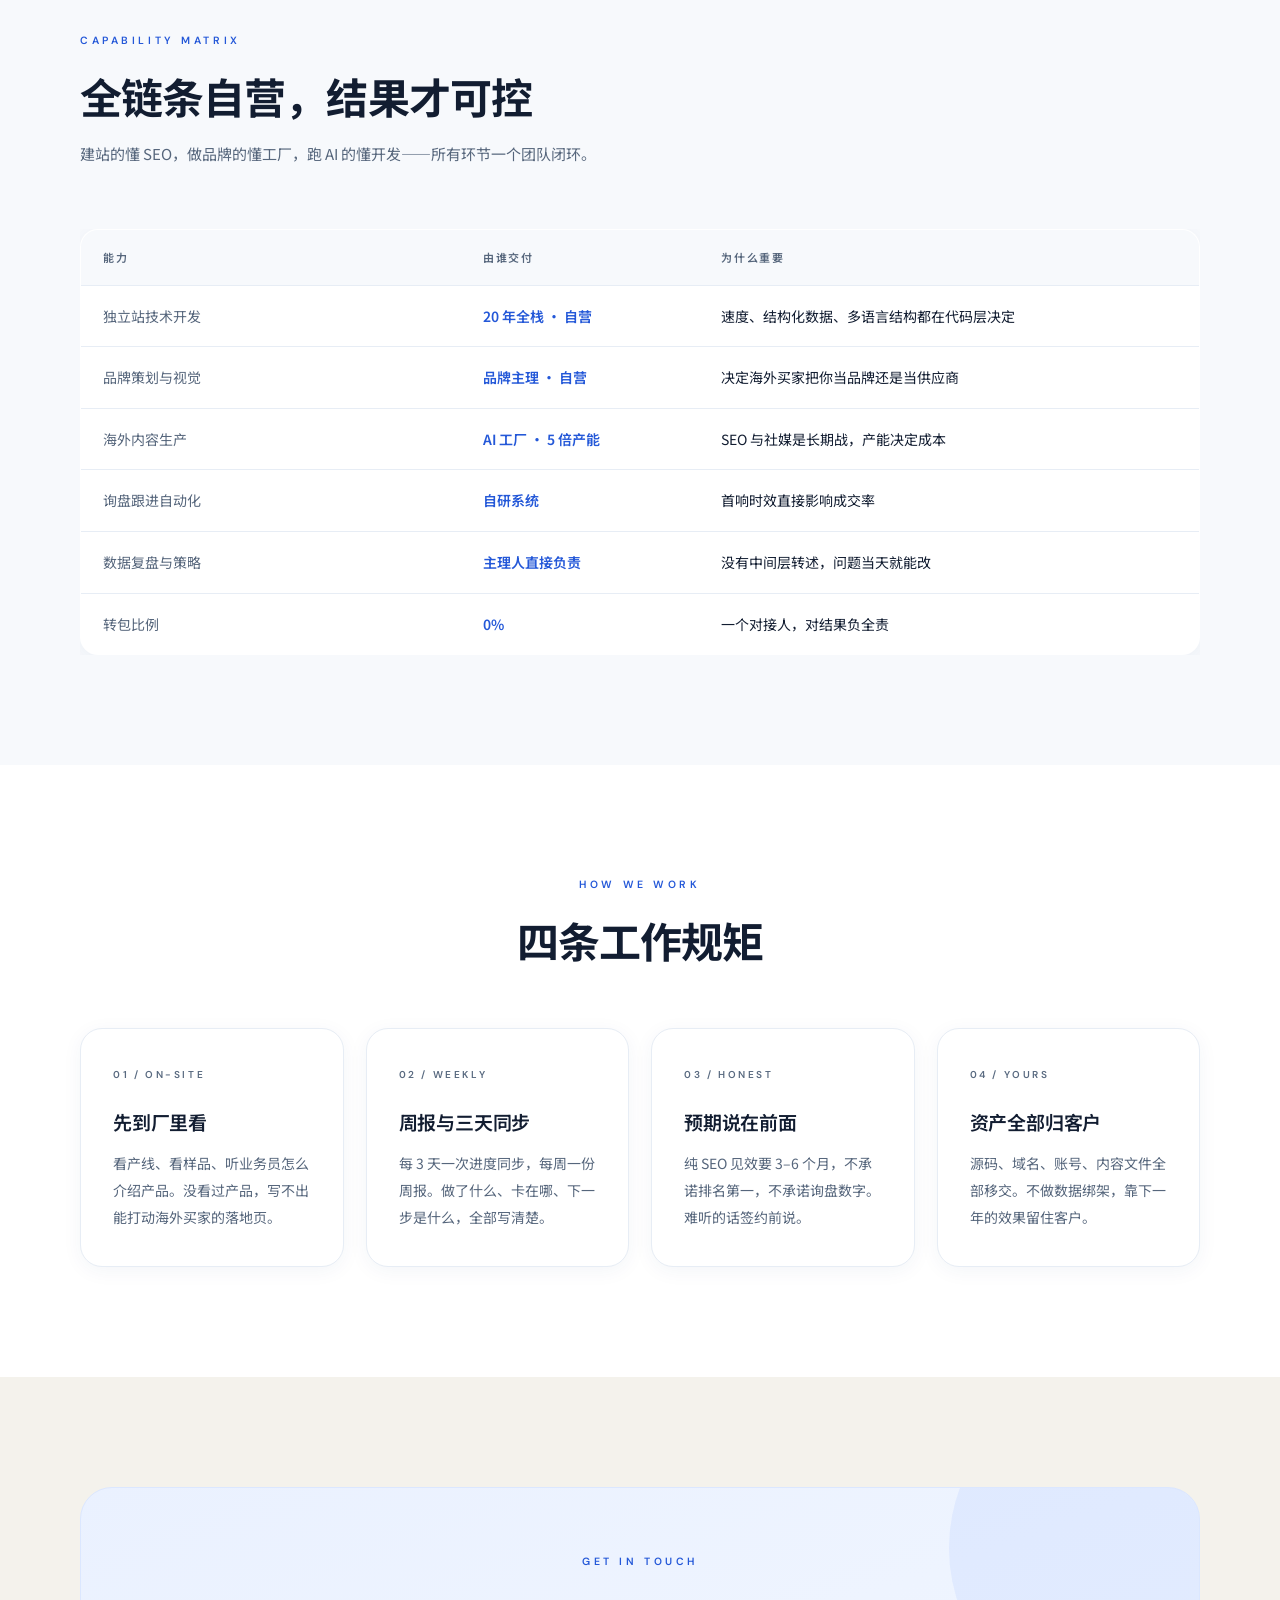
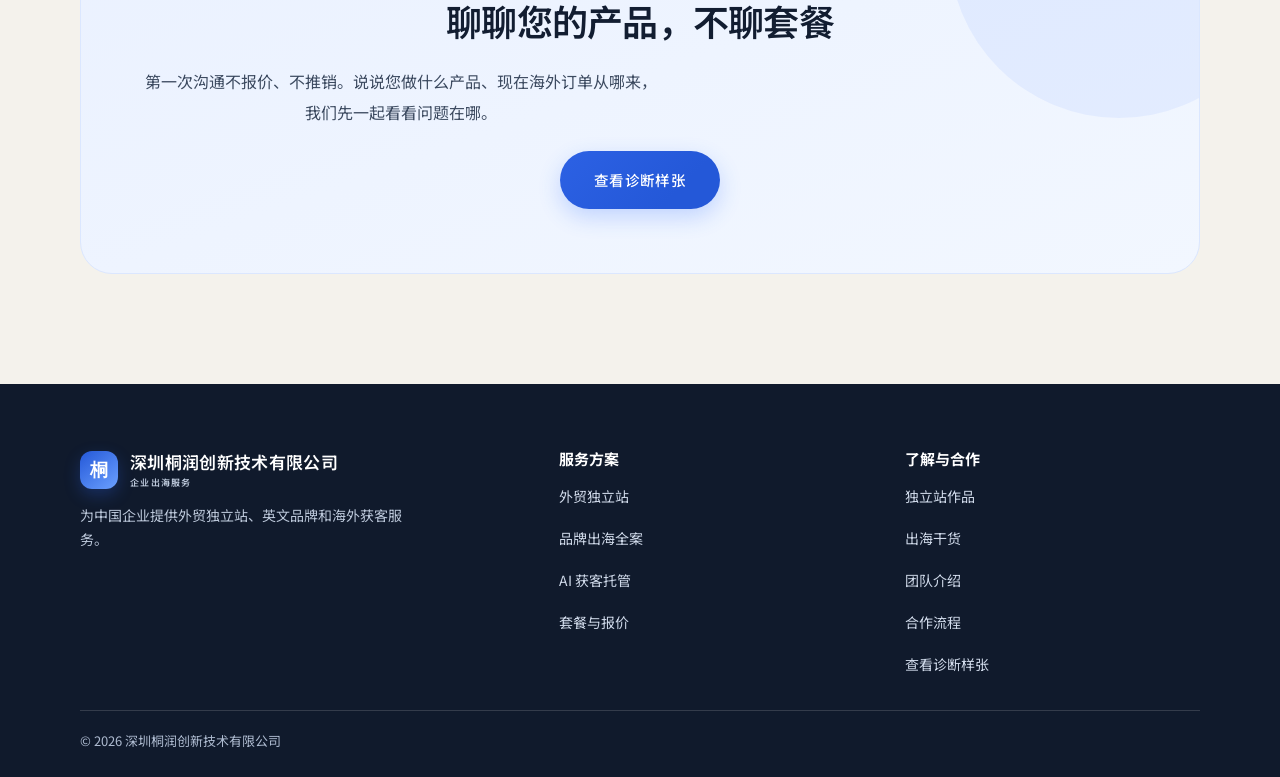
==== commit a710e368: "Clarify diagnosis sample and package fees" ====
--- a/about.html
+++ b/about.html
@@ -1 +1 @@
-<!DOCTYPE html><html lang="zh-CN"><head><meta charset="UTF-8"><meta name="viewport" content="width=device-width, initial-scale=1"><title>关于我们 · 主理人与工作方式 | 深圳桐润创新技术有限公司</title><meta name="description" content="20 年全栈开发 + 品牌营销策划复合背景，主理人亲自交付，0% 转包。了解我们的能力矩阵、工作方式与联系方式。"><link rel="icon" href="data:image/svg+xml,%3Csvg xmlns='http://www.w3.org/2000/svg' viewBox='0 0 64 64'%3E%3Crect width='64' height='64' rx='18' fill='%232f6bff'/%3E%3Cpath d='M18 40c8-18 20-18 28 0' fill='none' stroke='%23fff' stroke-width='4' stroke-linecap='round'/%3E%3Ccircle cx='32' cy='22' r='5' fill='%23fff'/%3E%3C/svg%3E"><link rel="preconnect" href="https://fonts.googleapis.com"><link rel="preconnect" href="https://fonts.gstatic.com" crossorigin><link href="https://fonts.googleapis.com/css2?family=DM+Sans:wght@400;500;600;700&family=Noto+Sans+SC:wght@400;500;600;700&display=swap" rel="stylesheet"><link rel="stylesheet" href="./assets/site.css"><link rel="stylesheet" href="./assets/navigation.css"><link rel="stylesheet" href="./assets/footer.css"></head><body><a class="skip-link" href="#main-content">跳到主要内容</a><div id="progress" aria-hidden="true"></div><nav id="nav" aria-label="主导航"><div class="nav-in"><a class="logo" href="index.html"><div class="logo-mark" aria-hidden="true">桐</div><div class="logo-text">深圳桐润创新技术有限公司<small>企业出海服务</small></div></a><div class="nav-links" id="navLinks"><a href="index.html">首页</a><details class="nav-group" name="primary-nav"><summary>服务方案</summary><div class="nav-submenu"><a href="services.html#s1">外贸独立站</a><a href="services.html#s2">品牌出海全案</a><a href="services.html#s3">AI 获客托管</a><a href="services.html#pricing">套餐与报价</a></div></details><a href="cases.html">案例展示</a><a href="insights.html">出海干货</a><details class="nav-group" name="primary-nav"><summary>关于我们</summary><div class="nav-submenu"><a href="about.html#founder">团队介绍</a><a href="index.html#process">服务流程</a></div></details></div><div class="nav-action"><a class="btn btn-primary" href="diagnosis.html">免费获客诊断</a><button class="menu-btn" id="menuBtn" aria-controls="navLinks" aria-label="打开菜单" aria-expanded="false"><span></span><span></span></button></div></div></nav><main id="main-content" tabindex="-1"><section class="page-hero"><div class="wrap"><div class="crumb"><a href="index.html">首页</a><span>/</span>关于我们</div><div class="en">THE FOUNDER · THE WAY WE WORK</div><h1>写代码的人，<br>也得懂<em>品牌怎么立</em></h1><p>一个人的复合能力，抵得上一整条外包链。技术、品牌、内容、自动化全部自营，主理人从头跟到尾，没有中间人，也没有甩锅空间。</p><div class="hero-meta"><span><b>20 年</b> 全栈开发</span><span><b>4 类</b> 复合能力</span><span><b>0%</b> 环节转包</span></div></div><div class="hero-side">BUILT BY THE PERSON WHO SELLS IT</div></section><section id="founder"><div class="wrap grid-2" style="align-items:center"><div><div style="position:relative;overflow:hidden;border-radius:180px 180px 26px 26px;height:480px;background:var(--bg);box-shadow:var(--sh-m)"><img src="./images/hero-export-consulting.webp" alt="出海顾问与企业客户讨论外贸网站方案" width="1120" height="840" loading="lazy"><div style="position:absolute;inset:0;background:linear-gradient(180deg,transparent 60%,rgba(10,26,52,.22))"></div><div style="position:absolute;left:28px;bottom:22px;font-family:'DM Sans',var(--sans);font-size:10.5px;letter-spacing:.3em;color:#fff;font-weight:600">进过车间，才写得出口碑</div></div></div><div><div class="en">BACKGROUND</div><h2 style="font-size:clamp(26px,3vw,38px);font-weight:600;letter-spacing:-.02em;line-height:1.42;margin:16px 0 20px">从企业站、小程序，<br>一路做到品牌与增长</h2><p style="color:var(--ink-2);font-weight:400">20 年全栈开发，做过网站、微信与抖音小程序、公众号与社媒增长，也做过品牌营销策划、VI 与 Logo。技术侧和业务侧都待过，所以很清楚一件事：<strong>工厂缺的从来不是一个网站，而是一套能把产品卖向海外的完整表达。</strong></p><p style="color:var(--ink-2);font-weight:400;margin-top:14px">见过太多预算花在「做一个好看的官网」上，却没人回答海外买家为什么要选你、Google 凭什么收录你、询盘来了谁跟。这家公司就是为了把这几件事放进同一套方案里。</p><blockquote style="border-left:3px solid var(--blue);padding-left:22px;margin:30px 0;font-family:var(--serif);font-size:18px;line-height:1.95;color:var(--ink)">「先到车间看产线，再回电脑前写方案。<br>没看过产品，谈不上帮人卖向海外。」</blockquote><div style="font-family:Georgia,serif;font-style:italic;font-size:18px;color:var(--blue)">— 深圳桐润创新技术有限公司主理人</div><div style="display:flex;gap:44px;margin-top:36px;flex-wrap:wrap"><div><b style="font-family:'DM Sans',var(--sans);font-size:34px;font-weight:600;display:block;letter-spacing:-.03em">20<i style="font-style:normal;font-size:17px;color:var(--blue)">年</i></b><span style="font-size:11.5px;color:var(--muted);letter-spacing:.1em">全栈开发经验</span></div><div><b style="font-family:'DM Sans',var(--sans);font-size:34px;font-weight:600;display:block;letter-spacing:-.03em">4<i style="font-style:normal;font-size:17px;color:var(--blue)">类</i></b><span style="font-size:11.5px;color:var(--muted);letter-spacing:.1em">技术·品牌·运营·AI</span></div><div><b style="font-family:'DM Sans',var(--sans);font-size:34px;font-weight:600;display:block;letter-spacing:-.03em">0<i style="font-style:normal;font-size:17px;color:var(--blue)">%</i></b><span style="font-size:11.5px;color:var(--muted);letter-spacing:.1em">环节转包</span></div></div></div></div></section><section class="soft" id="matrix"><div class="wrap"><div class="sec-head"><div class="en">CAPABILITY MATRIX</div><h2>全链条自营，结果才可控</h2><p>建站的懂 SEO，做品牌的懂工厂，跑 AI 的懂开发——所有环节一个团队闭环。</p></div><div style="overflow-x:auto"><table class="tbl"><thead><tr><th style="width:34%">能力</th><th>由谁交付</th><th>为什么重要</th></tr></thead><tbody><tr><td>独立站技术开发</td><td class="yes">20 年全栈 · 自营</td><td>速度、结构化数据、多语言结构都在代码层决定</td></tr><tr><td>品牌策划与视觉</td><td class="yes">品牌主理 · 自营</td><td>决定海外买家把你当品牌还是当供应商</td></tr><tr><td>海外内容生产</td><td class="yes">AI 工厂 · 5 倍产能</td><td>SEO 与社媒是长期战，产能决定成本</td></tr><tr><td>询盘跟进自动化</td><td class="yes">自研系统</td><td>首响时效直接影响成交率</td></tr><tr><td>数据复盘与策略</td><td class="yes">主理人直接负责</td><td>没有中间层转述，问题当天就能改</td></tr><tr><td>转包比例</td><td class="yes">0%</td><td>一个对接人，对结果负全责</td></tr></tbody></table></div></div></section><section id="how"><div class="wrap"><div class="sec-head center"><div class="en">HOW WE WORK</div><h2>四条工作规矩</h2></div><div class="grid-4"><div class="card"><div class="tagline">01 / ON-SITE</div><h3>先到厂里看</h3><p>看产线、看样品、听业务员怎么介绍产品。没看过产品，写不出能打动海外买家的落地页。</p></div><div class="card"><div class="tagline">02 / WEEKLY</div><h3>周报与三天同步</h3><p>每 3 天一次进度同步，每周一份周报。做了什么、卡在哪、下一步是什么，全部写清楚。</p></div><div class="card"><div class="tagline">03 / HONEST</div><h3>预期说在前面</h3><p>纯 SEO 见效要 3–6 个月，不承诺排名第一，不承诺询盘数字。难听的话签约前说。</p></div><div class="card"><div class="tagline">04 / YOURS</div><h3>资产全部归客户</h3><p>源码、域名、账号、内容文件全部移交。不做数据绑架，靠下一年的效果留住客户。</p></div></div></div></section><section class="warm" id="contact"><div class="wrap"><div class="contact-box" style="text-align:center"><div class="en">GET IN TOUCH</div><h2>聊聊您的产品，不聊套餐</h2><p>第一次沟通不报价、不推销。说说您做什么产品、现在海外订单从哪来，我们先一起看看问题在哪。</p><a class="btn btn-primary btn-lg" href="diagnosis.html" style="margin-top:24px">查看获客诊断样张</a></div></div></section></main><footer class="site-footer"><div class="wrap"><div class="site-footer-grid"><div><a class="logo footer-brand" href="index.html" aria-label="深圳桐润创新技术有限公司首页"><span class="logo-mark" aria-hidden="true">桐</span><span class="logo-text">深圳桐润创新技术有限公司<small>企业出海服务</small></span></a><p class="footer-description">为中国企业提供外贸独立站、英文品牌和海外获客服务。</p></div><div><h2>服务方案</h2><ul><li><a href="services.html#s1">外贸独立站</a></li><li><a href="services.html#s2">品牌出海全案</a></li><li><a href="services.html#s3">AI 获客托管</a></li><li><a href="services.html#pricing">套餐与报价</a></li></ul></div><div><h2>了解与合作</h2><ul><li><a href="index.html#works">独立站作品</a></li><li><a href="insights.html">出海干货</a></li><li><a href="index.html#founder">团队介绍</a></li><li><a href="index.html#process">合作流程</a></li><li><a href="diagnosis.html#report">诊断报告样张</a></li></ul></div></div><div class="site-footer-copy">© 2026 深圳桐润创新技术有限公司</div></div></footer><button id="toTop" type="button" aria-label="返回顶部">↑</button></body></html><script type="module">(()=>{let e=document.getElementById(`nav`),t=document.getElementById(`navLinks`),n=document.getElementById(`menuBtn`),r=[...t.querySelectorAll(`.nav-group`)];function i(){let e=location.pathname.split(`/`).pop()||`index.html`,n=e+location.hash,r=[...t.querySelectorAll(`a`)],i=r.find(e=>e.getAttribute(`href`)===n)||r.find(t=>t.getAttribute(`href`).split(`#`)[0]===e);r.forEach(e=>{e.classList.toggle(`current`,e===i),e.removeAttribute(`aria-current`)}),i?.setAttribute(`aria-current`,location.hash?`location`:`page`)}function a(){r.forEach(e=>{e.open=!1})}function o(e){n.classList.toggle(`open`,e),t.classList.toggle(`open`,e),n.setAttribute(`aria-expanded`,String(e)),n.setAttribute(`aria-label`,e?`关闭菜单`:`打开菜单`),e||a()}n.addEventListener(`click`,()=>o(!t.classList.contains(`open`))),t.addEventListener(`click`,e=>{e.target.closest(`a`)&&o(!1)}),document.addEventListener(`click`,t=>{e.contains(t.target)||o(!1)}),e.addEventListener(`keydown`,e=>{if(e.key!==`Escape`)return;let i=r.find(e=>e.open);i?(i.open=!1,i.querySelector(`summary`).focus()):t.classList.contains(`open`)&&(o(!1),n.focus())}),window.addEventListener(`hashchange`,i),i()})();var e=document.getElementById(`nav`),t=document.getElementById(`progress`),n=document.getElementById(`toTop`),r=matchMedia(`(prefers-reduced-motion: reduce)`),i=!1;function a(){let r=document.documentElement.scrollHeight-innerHeight,a=r>0?Math.min(scrollY/r*100,100):0;t.style.width=`${a}%`,e.classList.toggle(`scrolled`,scrollY>40),n.classList.toggle(`show`,scrollY>620),i=!1}addEventListener(`scroll`,()=>{i||(i=!0,requestAnimationFrame(a))},{passive:!0}),addEventListener(`resize`,a),a(),n.addEventListener(`click`,()=>{scrollTo({top:0,behavior:r.matches?`instant`:`smooth`})});</script>+<!DOCTYPE html><html lang="zh-CN"><head><meta charset="UTF-8"><meta name="viewport" content="width=device-width, initial-scale=1"><title>关于我们 · 主理人与工作方式 | 深圳桐润创新技术有限公司</title><meta name="description" content="20 年全栈开发 + 品牌营销策划复合背景，主理人亲自交付，0% 转包。了解我们的能力矩阵、工作方式与联系方式。"><link rel="icon" href="data:image/svg+xml,%3Csvg xmlns='http://www.w3.org/2000/svg' viewBox='0 0 64 64'%3E%3Crect width='64' height='64' rx='18' fill='%232f6bff'/%3E%3Cpath d='M18 40c8-18 20-18 28 0' fill='none' stroke='%23fff' stroke-width='4' stroke-linecap='round'/%3E%3Ccircle cx='32' cy='22' r='5' fill='%23fff'/%3E%3C/svg%3E"><link rel="preconnect" href="https://fonts.googleapis.com"><link rel="preconnect" href="https://fonts.gstatic.com" crossorigin><link href="https://fonts.googleapis.com/css2?family=DM+Sans:wght@400;500;600;700&family=Noto+Sans+SC:wght@400;500;600;700&display=swap" rel="stylesheet"><link rel="stylesheet" href="./assets/site.css?v=2"><link rel="stylesheet" href="./assets/navigation.css"><link rel="stylesheet" href="./assets/footer.css"></head><body><a class="skip-link" href="#main-content">跳到主要内容</a><div id="progress" aria-hidden="true"></div><nav id="nav" aria-label="主导航"><div class="nav-in"><a class="logo" href="index.html"><div class="logo-mark" aria-hidden="true">桐</div><div class="logo-text">深圳桐润创新技术有限公司<small>企业出海服务</small></div></a><div class="nav-links" id="navLinks"><a href="index.html">首页</a><details class="nav-group" name="primary-nav"><summary>服务方案</summary><div class="nav-submenu"><a href="services.html#s1">外贸独立站</a><a href="services.html#s2">品牌出海全案</a><a href="services.html#s3">AI 获客托管</a><a href="services.html#pricing">套餐与报价</a></div></details><a href="cases.html">案例展示</a><a href="insights.html">出海干货</a><details class="nav-group" name="primary-nav"><summary>关于我们</summary><div class="nav-submenu"><a href="about.html#founder">团队介绍</a><a href="index.html#process">服务流程</a></div></details></div><div class="nav-action"><a class="btn btn-primary" href="diagnosis.html#report">查看诊断样张</a><button class="menu-btn" id="menuBtn" aria-controls="navLinks" aria-label="打开菜单" aria-expanded="false"><span></span><span></span></button></div></div></nav><main id="main-content" tabindex="-1"><section class="page-hero"><div class="wrap"><div class="crumb"><a href="index.html">首页</a><span>/</span>关于我们</div><div class="en">THE FOUNDER · THE WAY WE WORK</div><h1>写代码的人，<br>也得懂<em>品牌怎么立</em></h1><p>一个人的复合能力，抵得上一整条外包链。技术、品牌、内容、自动化全部自营，主理人从头跟到尾，没有中间人，也没有甩锅空间。</p><div class="hero-meta"><span><b>20 年</b> 全栈开发</span><span><b>4 类</b> 复合能力</span><span><b>0%</b> 环节转包</span></div></div><div class="hero-side">BUILT BY THE PERSON WHO SELLS IT</div></section><section id="founder"><div class="wrap grid-2" style="align-items:center"><div><div style="position:relative;overflow:hidden;border-radius:180px 180px 26px 26px;height:480px;background:var(--bg);box-shadow:var(--sh-m)"><img src="./images/hero-export-consulting.webp" alt="出海顾问与企业客户讨论外贸网站方案" width="1120" height="840" loading="lazy"><div style="position:absolute;inset:0;background:linear-gradient(180deg,transparent 60%,rgba(10,26,52,.22))"></div><div style="position:absolute;left:28px;bottom:22px;font-family:'DM Sans',var(--sans);font-size:10.5px;letter-spacing:.3em;color:#fff;font-weight:600">进过车间，才写得出口碑</div></div></div><div><div class="en">BACKGROUND</div><h2 style="font-size:clamp(26px,3vw,38px);font-weight:600;letter-spacing:-.02em;line-height:1.42;margin:16px 0 20px">从企业站、小程序，<br>一路做到品牌与增长</h2><p style="color:var(--ink-2);font-weight:400">20 年全栈开发，做过网站、微信与抖音小程序、公众号与社媒增长，也做过品牌营销策划、VI 与 Logo。技术侧和业务侧都待过，所以很清楚一件事：<strong>工厂缺的从来不是一个网站，而是一套能把产品卖向海外的完整表达。</strong></p><p style="color:var(--ink-2);font-weight:400;margin-top:14px">见过太多预算花在「做一个好看的官网」上，却没人回答海外买家为什么要选你、Google 凭什么收录你、询盘来了谁跟。这家公司就是为了把这几件事放进同一套方案里。</p><blockquote style="border-left:3px solid var(--blue);padding-left:22px;margin:30px 0;font-family:var(--serif);font-size:18px;line-height:1.95;color:var(--ink)">「先到车间看产线，再回电脑前写方案。<br>没看过产品，谈不上帮人卖向海外。」</blockquote><div style="font-family:Georgia,serif;font-style:italic;font-size:18px;color:var(--blue)">— 深圳桐润创新技术有限公司主理人</div><div style="display:flex;gap:44px;margin-top:36px;flex-wrap:wrap"><div><b style="font-family:'DM Sans',var(--sans);font-size:34px;font-weight:600;display:block;letter-spacing:-.03em">20<i style="font-style:normal;font-size:17px;color:var(--blue)">年</i></b><span style="font-size:11.5px;color:var(--muted);letter-spacing:.1em">全栈开发经验</span></div><div><b style="font-family:'DM Sans',var(--sans);font-size:34px;font-weight:600;display:block;letter-spacing:-.03em">4<i style="font-style:normal;font-size:17px;color:var(--blue)">类</i></b><span style="font-size:11.5px;color:var(--muted);letter-spacing:.1em">技术·品牌·运营·AI</span></div><div><b style="font-family:'DM Sans',var(--sans);font-size:34px;font-weight:600;display:block;letter-spacing:-.03em">0<i style="font-style:normal;font-size:17px;color:var(--blue)">%</i></b><span style="font-size:11.5px;color:var(--muted);letter-spacing:.1em">环节转包</span></div></div></div></div></section><section class="soft" id="matrix"><div class="wrap"><div class="sec-head"><div class="en">CAPABILITY MATRIX</div><h2>全链条自营，结果才可控</h2><p>建站的懂 SEO，做品牌的懂工厂，跑 AI 的懂开发——所有环节一个团队闭环。</p></div><div style="overflow-x:auto"><table class="tbl"><thead><tr><th style="width:34%">能力</th><th>由谁交付</th><th>为什么重要</th></tr></thead><tbody><tr><td>独立站技术开发</td><td class="yes">20 年全栈 · 自营</td><td>速度、结构化数据、多语言结构都在代码层决定</td></tr><tr><td>品牌策划与视觉</td><td class="yes">品牌主理 · 自营</td><td>决定海外买家把你当品牌还是当供应商</td></tr><tr><td>海外内容生产</td><td class="yes">AI 工厂 · 5 倍产能</td><td>SEO 与社媒是长期战，产能决定成本</td></tr><tr><td>询盘跟进自动化</td><td class="yes">自研系统</td><td>首响时效直接影响成交率</td></tr><tr><td>数据复盘与策略</td><td class="yes">主理人直接负责</td><td>没有中间层转述，问题当天就能改</td></tr><tr><td>转包比例</td><td class="yes">0%</td><td>一个对接人，对结果负全责</td></tr></tbody></table></div></div></section><section id="how"><div class="wrap"><div class="sec-head center"><div class="en">HOW WE WORK</div><h2>四条工作规矩</h2></div><div class="grid-4"><div class="card"><div class="tagline">01 / ON-SITE</div><h3>先到厂里看</h3><p>看产线、看样品、听业务员怎么介绍产品。没看过产品，写不出能打动海外买家的落地页。</p></div><div class="card"><div class="tagline">02 / WEEKLY</div><h3>周报与三天同步</h3><p>每 3 天一次进度同步，每周一份周报。做了什么、卡在哪、下一步是什么，全部写清楚。</p></div><div class="card"><div class="tagline">03 / HONEST</div><h3>预期说在前面</h3><p>纯 SEO 见效要 3–6 个月，不承诺排名第一，不承诺询盘数字。难听的话签约前说。</p></div><div class="card"><div class="tagline">04 / YOURS</div><h3>资产全部归客户</h3><p>源码、域名、账号、内容文件全部移交。不做数据绑架，靠下一年的效果留住客户。</p></div></div></div></section><section class="warm" id="contact"><div class="wrap"><div class="contact-box" style="text-align:center"><div class="en">GET IN TOUCH</div><h2>聊聊您的产品，不聊套餐</h2><p>第一次沟通不报价、不推销。说说您做什么产品、现在海外订单从哪来，我们先一起看看问题在哪。</p><a class="btn btn-primary btn-lg" href="diagnosis.html#report" style="margin-top:24px">查看诊断样张</a></div></div></section></main><footer class="site-footer"><div class="wrap"><div class="site-footer-grid"><div><a class="logo footer-brand" href="index.html" aria-label="深圳桐润创新技术有限公司首页"><span class="logo-mark" aria-hidden="true">桐</span><span class="logo-text">深圳桐润创新技术有限公司<small>企业出海服务</small></span></a><p class="footer-description">为中国企业提供外贸独立站、英文品牌和海外获客服务。</p></div><div><h2>服务方案</h2><ul><li><a href="services.html#s1">外贸独立站</a></li><li><a href="services.html#s2">品牌出海全案</a></li><li><a href="services.html#s3">AI 获客托管</a></li><li><a href="services.html#pricing">套餐与报价</a></li></ul></div><div><h2>了解与合作</h2><ul><li><a href="index.html#works">独立站作品</a></li><li><a href="insights.html">出海干货</a></li><li><a href="index.html#founder">团队介绍</a></li><li><a href="index.html#process">合作流程</a></li><li><a href="diagnosis.html#report">查看诊断样张</a></li></ul></div></div><div class="site-footer-copy">© 2026 深圳桐润创新技术有限公司</div></div></footer><button id="toTop" type="button" aria-label="返回顶部">↑</button></body></html><script type="module">(()=>{let e=document.getElementById(`nav`),t=document.getElementById(`navLinks`),n=document.getElementById(`menuBtn`),r=[...t.querySelectorAll(`.nav-group`)];function i(){let e=location.pathname.split(`/`).pop()||`index.html`,n=e+location.hash,r=[...t.querySelectorAll(`a`)],i=r.find(e=>e.getAttribute(`href`)===n)||r.find(t=>t.getAttribute(`href`).split(`#`)[0]===e);r.forEach(e=>{e.classList.toggle(`current`,e===i),e.removeAttribute(`aria-current`)}),i?.setAttribute(`aria-current`,location.hash?`location`:`page`)}function a(){r.forEach(e=>{e.open=!1})}function o(e){n.classList.toggle(`open`,e),t.classList.toggle(`open`,e),n.setAttribute(`aria-expanded`,String(e)),n.setAttribute(`aria-label`,e?`关闭菜单`:`打开菜单`),e||a()}n.addEventListener(`click`,()=>o(!t.classList.contains(`open`))),t.addEventListener(`click`,e=>{e.target.closest(`a`)&&o(!1)}),document.addEventListener(`click`,t=>{e.contains(t.target)||o(!1)}),e.addEventListener(`keydown`,e=>{if(e.key!==`Escape`)return;let i=r.find(e=>e.open);i?(i.open=!1,i.querySelector(`summary`).focus()):t.classList.contains(`open`)&&(o(!1),n.focus())}),window.addEventListener(`hashchange`,i),i()})();var e=document.getElementById(`nav`),t=document.getElementById(`progress`),n=document.getElementById(`toTop`),r=matchMedia(`(prefers-reduced-motion: reduce)`),i=!1;function a(){if(t){let e=document.documentElement.scrollHeight-innerHeight,n=e>0?Math.min(scrollY/e*100,100):0;t.style.width=`${n}%`}e.classList.toggle(`scrolled`,scrollY>40),n.classList.toggle(`show`,scrollY>620),i=!1}addEventListener(`scroll`,()=>{i||(i=!0,requestAnimationFrame(a))},{passive:!0}),addEventListener(`resize`,a),a(),n.addEventListener(`click`,()=>{scrollTo({top:0,behavior:r.matches?`instant`:`smooth`})});</script>
--- a/assets/site.css
+++ b/assets/site.css
@@ -289,4 +289,4 @@
 }
 @media(prefers-reduced-motion:reduce){*,*::before,*::after{animation-duration:.01s!important;transition-duration:.01s!important}}
 
-#report{scroll-margin-top:100px}
+#report{scroll-margin-top:124px}
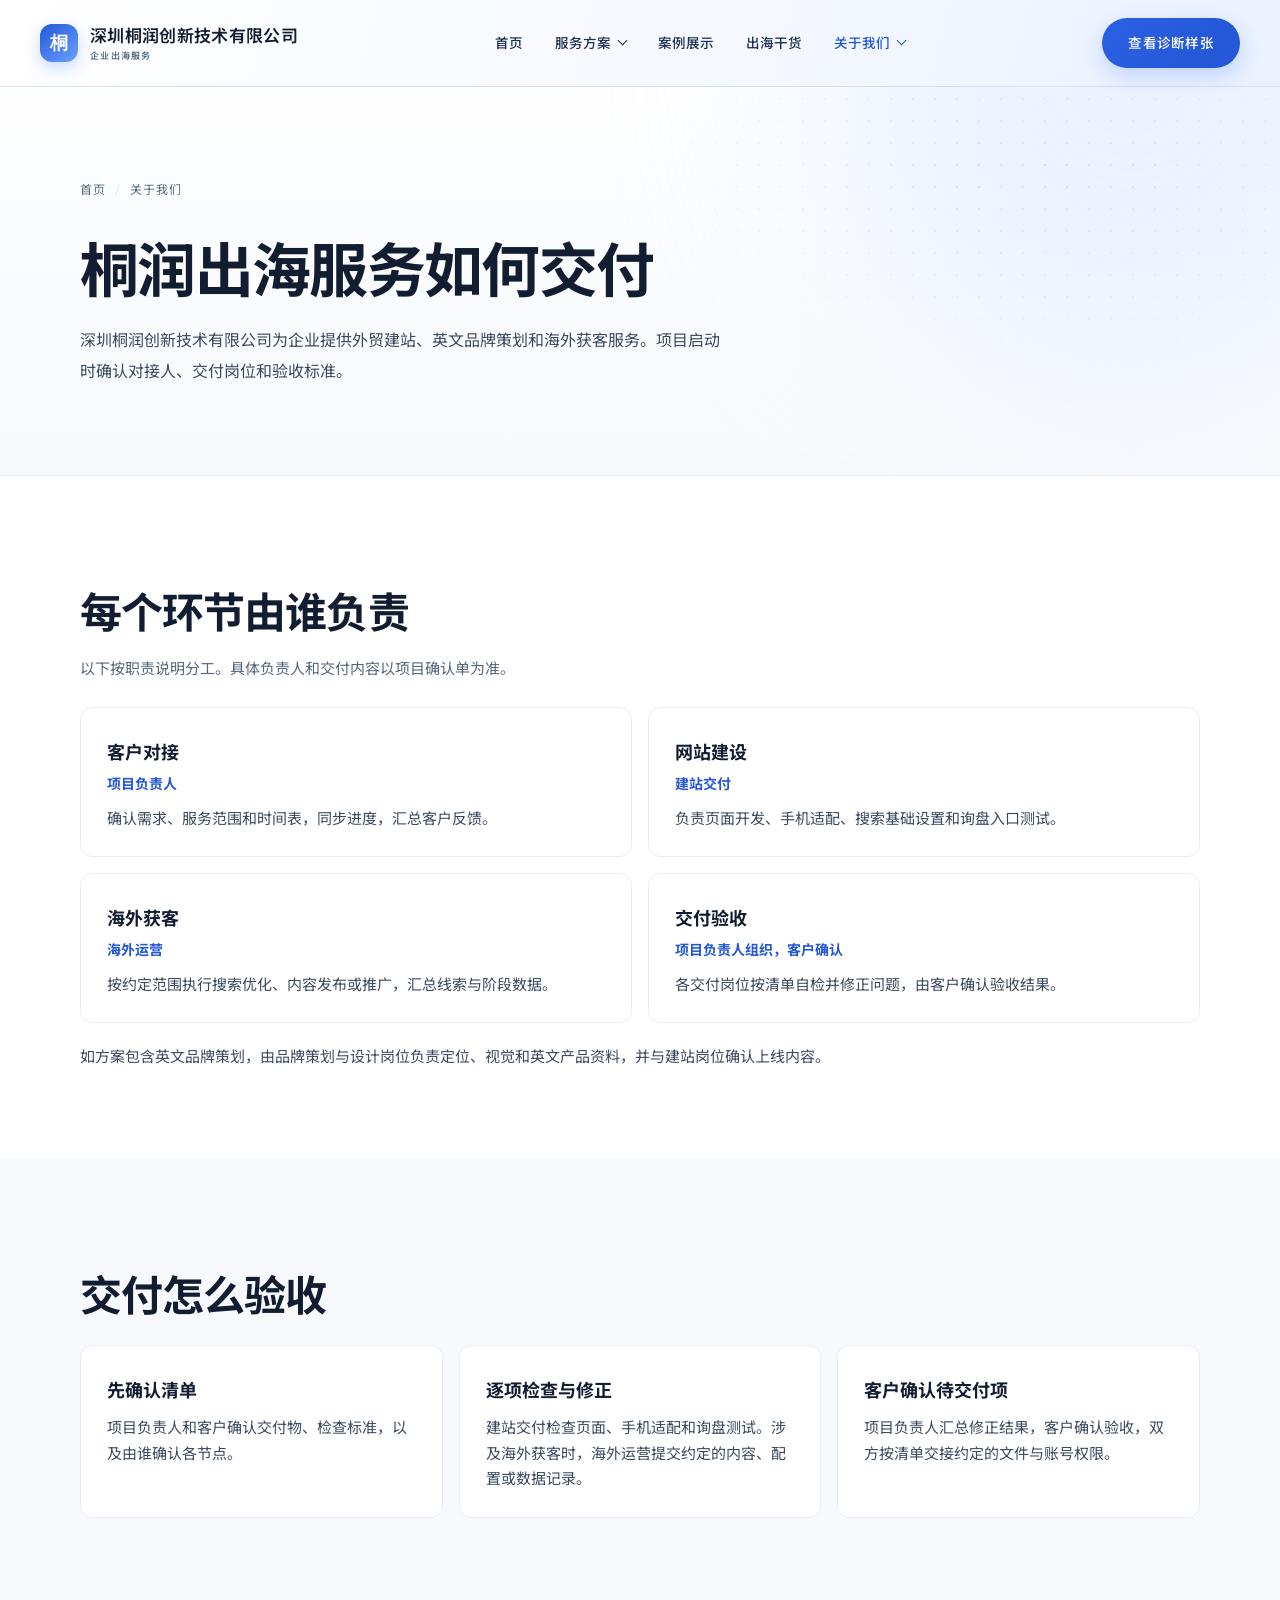
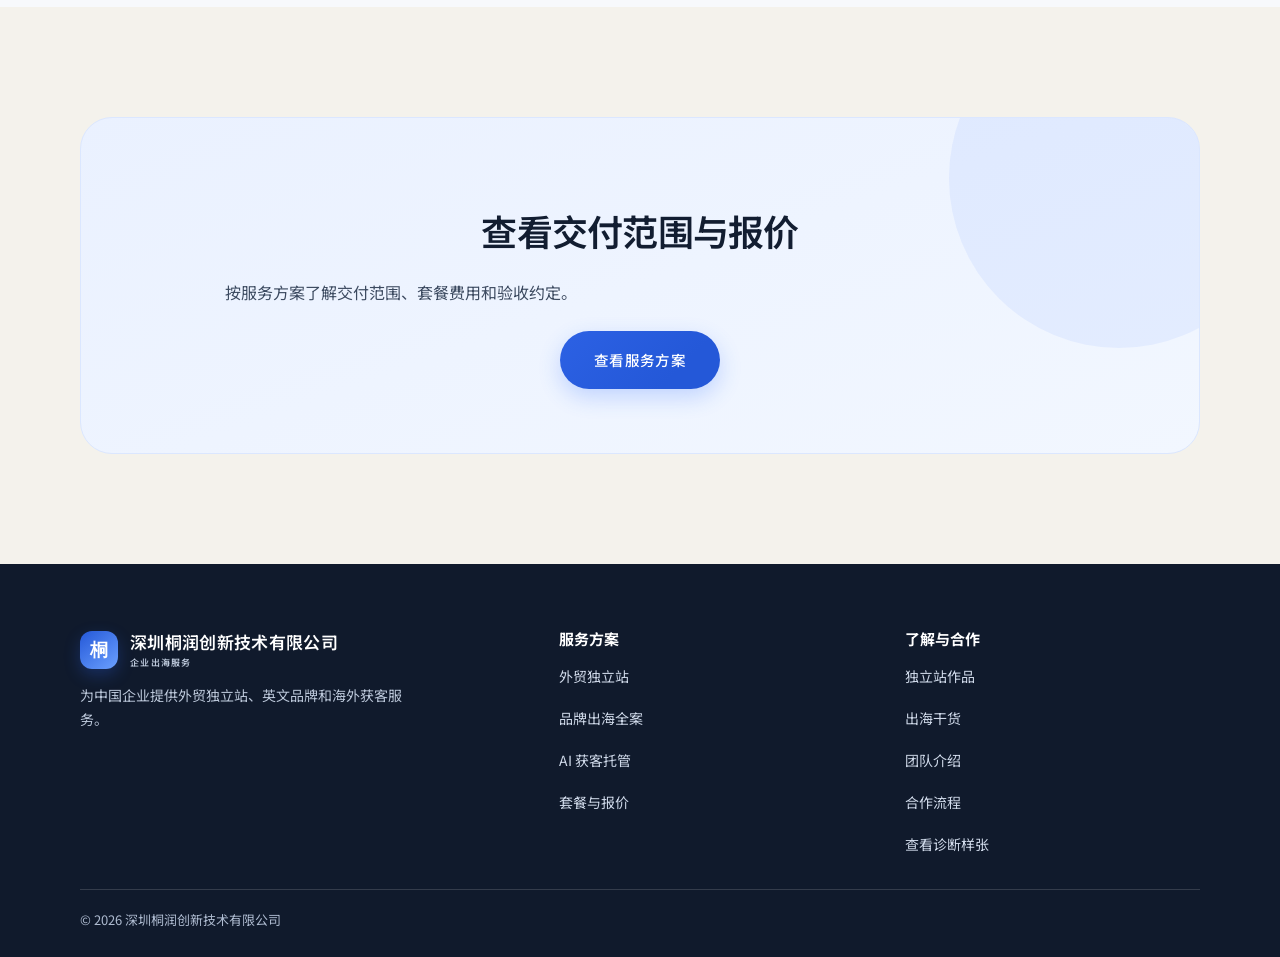
==== commit 313b0cc6: "Clarify team roles and project acceptance" ====
--- a/about.html
+++ b/about.html
@@ -1 +1 @@
-<!DOCTYPE html><html lang="zh-CN"><head><meta charset="UTF-8"><meta name="viewport" content="width=device-width, initial-scale=1"><title>关于我们 · 主理人与工作方式 | 深圳桐润创新技术有限公司</title><meta name="description" content="20 年全栈开发 + 品牌营销策划复合背景，主理人亲自交付，0% 转包。了解我们的能力矩阵、工作方式与联系方式。"><link rel="icon" href="data:image/svg+xml,%3Csvg xmlns='http://www.w3.org/2000/svg' viewBox='0 0 64 64'%3E%3Crect width='64' height='64' rx='18' fill='%232f6bff'/%3E%3Cpath d='M18 40c8-18 20-18 28 0' fill='none' stroke='%23fff' stroke-width='4' stroke-linecap='round'/%3E%3Ccircle cx='32' cy='22' r='5' fill='%23fff'/%3E%3C/svg%3E"><link rel="preconnect" href="https://fonts.googleapis.com"><link rel="preconnect" href="https://fonts.gstatic.com" crossorigin><link href="https://fonts.googleapis.com/css2?family=DM+Sans:wght@400;500;600;700&family=Noto+Sans+SC:wght@400;500;600;700&display=swap" rel="stylesheet"><link rel="stylesheet" href="./assets/site.css?v=2"><link rel="stylesheet" href="./assets/navigation.css"><link rel="stylesheet" href="./assets/footer.css"></head><body><a class="skip-link" href="#main-content">跳到主要内容</a><div id="progress" aria-hidden="true"></div><nav id="nav" aria-label="主导航"><div class="nav-in"><a class="logo" href="index.html"><div class="logo-mark" aria-hidden="true">桐</div><div class="logo-text">深圳桐润创新技术有限公司<small>企业出海服务</small></div></a><div class="nav-links" id="navLinks"><a href="index.html">首页</a><details class="nav-group" name="primary-nav"><summary>服务方案</summary><div class="nav-submenu"><a href="services.html#s1">外贸独立站</a><a href="services.html#s2">品牌出海全案</a><a href="services.html#s3">AI 获客托管</a><a href="services.html#pricing">套餐与报价</a></div></details><a href="cases.html">案例展示</a><a href="insights.html">出海干货</a><details class="nav-group" name="primary-nav"><summary>关于我们</summary><div class="nav-submenu"><a href="about.html#founder">团队介绍</a><a href="index.html#process">服务流程</a></div></details></div><div class="nav-action"><a class="btn btn-primary" href="diagnosis.html#report">查看诊断样张</a><button class="menu-btn" id="menuBtn" aria-controls="navLinks" aria-label="打开菜单" aria-expanded="false"><span></span><span></span></button></div></div></nav><main id="main-content" tabindex="-1"><section class="page-hero"><div class="wrap"><div class="crumb"><a href="index.html">首页</a><span>/</span>关于我们</div><div class="en">THE FOUNDER · THE WAY WE WORK</div><h1>写代码的人，<br>也得懂<em>品牌怎么立</em></h1><p>一个人的复合能力，抵得上一整条外包链。技术、品牌、内容、自动化全部自营，主理人从头跟到尾，没有中间人，也没有甩锅空间。</p><div class="hero-meta"><span><b>20 年</b> 全栈开发</span><span><b>4 类</b> 复合能力</span><span><b>0%</b> 环节转包</span></div></div><div class="hero-side">BUILT BY THE PERSON WHO SELLS IT</div></section><section id="founder"><div class="wrap grid-2" style="align-items:center"><div><div style="position:relative;overflow:hidden;border-radius:180px 180px 26px 26px;height:480px;background:var(--bg);box-shadow:var(--sh-m)"><img src="./images/hero-export-consulting.webp" alt="出海顾问与企业客户讨论外贸网站方案" width="1120" height="840" loading="lazy"><div style="position:absolute;inset:0;background:linear-gradient(180deg,transparent 60%,rgba(10,26,52,.22))"></div><div style="position:absolute;left:28px;bottom:22px;font-family:'DM Sans',var(--sans);font-size:10.5px;letter-spacing:.3em;color:#fff;font-weight:600">进过车间，才写得出口碑</div></div></div><div><div class="en">BACKGROUND</div><h2 style="font-size:clamp(26px,3vw,38px);font-weight:600;letter-spacing:-.02em;line-height:1.42;margin:16px 0 20px">从企业站、小程序，<br>一路做到品牌与增长</h2><p style="color:var(--ink-2);font-weight:400">20 年全栈开发，做过网站、微信与抖音小程序、公众号与社媒增长，也做过品牌营销策划、VI 与 Logo。技术侧和业务侧都待过，所以很清楚一件事：<strong>工厂缺的从来不是一个网站，而是一套能把产品卖向海外的完整表达。</strong></p><p style="color:var(--ink-2);font-weight:400;margin-top:14px">见过太多预算花在「做一个好看的官网」上，却没人回答海外买家为什么要选你、Google 凭什么收录你、询盘来了谁跟。这家公司就是为了把这几件事放进同一套方案里。</p><blockquote style="border-left:3px solid var(--blue);padding-left:22px;margin:30px 0;font-family:var(--serif);font-size:18px;line-height:1.95;color:var(--ink)">「先到车间看产线，再回电脑前写方案。<br>没看过产品，谈不上帮人卖向海外。」</blockquote><div style="font-family:Georgia,serif;font-style:italic;font-size:18px;color:var(--blue)">— 深圳桐润创新技术有限公司主理人</div><div style="display:flex;gap:44px;margin-top:36px;flex-wrap:wrap"><div><b style="font-family:'DM Sans',var(--sans);font-size:34px;font-weight:600;display:block;letter-spacing:-.03em">20<i style="font-style:normal;font-size:17px;color:var(--blue)">年</i></b><span style="font-size:11.5px;color:var(--muted);letter-spacing:.1em">全栈开发经验</span></div><div><b style="font-family:'DM Sans',var(--sans);font-size:34px;font-weight:600;display:block;letter-spacing:-.03em">4<i style="font-style:normal;font-size:17px;color:var(--blue)">类</i></b><span style="font-size:11.5px;color:var(--muted);letter-spacing:.1em">技术·品牌·运营·AI</span></div><div><b style="font-family:'DM Sans',var(--sans);font-size:34px;font-weight:600;display:block;letter-spacing:-.03em">0<i style="font-style:normal;font-size:17px;color:var(--blue)">%</i></b><span style="font-size:11.5px;color:var(--muted);letter-spacing:.1em">环节转包</span></div></div></div></div></section><section class="soft" id="matrix"><div class="wrap"><div class="sec-head"><div class="en">CAPABILITY MATRIX</div><h2>全链条自营，结果才可控</h2><p>建站的懂 SEO，做品牌的懂工厂，跑 AI 的懂开发——所有环节一个团队闭环。</p></div><div style="overflow-x:auto"><table class="tbl"><thead><tr><th style="width:34%">能力</th><th>由谁交付</th><th>为什么重要</th></tr></thead><tbody><tr><td>独立站技术开发</td><td class="yes">20 年全栈 · 自营</td><td>速度、结构化数据、多语言结构都在代码层决定</td></tr><tr><td>品牌策划与视觉</td><td class="yes">品牌主理 · 自营</td><td>决定海外买家把你当品牌还是当供应商</td></tr><tr><td>海外内容生产</td><td class="yes">AI 工厂 · 5 倍产能</td><td>SEO 与社媒是长期战，产能决定成本</td></tr><tr><td>询盘跟进自动化</td><td class="yes">自研系统</td><td>首响时效直接影响成交率</td></tr><tr><td>数据复盘与策略</td><td class="yes">主理人直接负责</td><td>没有中间层转述，问题当天就能改</td></tr><tr><td>转包比例</td><td class="yes">0%</td><td>一个对接人，对结果负全责</td></tr></tbody></table></div></div></section><section id="how"><div class="wrap"><div class="sec-head center"><div class="en">HOW WE WORK</div><h2>四条工作规矩</h2></div><div class="grid-4"><div class="card"><div class="tagline">01 / ON-SITE</div><h3>先到厂里看</h3><p>看产线、看样品、听业务员怎么介绍产品。没看过产品，写不出能打动海外买家的落地页。</p></div><div class="card"><div class="tagline">02 / WEEKLY</div><h3>周报与三天同步</h3><p>每 3 天一次进度同步，每周一份周报。做了什么、卡在哪、下一步是什么，全部写清楚。</p></div><div class="card"><div class="tagline">03 / HONEST</div><h3>预期说在前面</h3><p>纯 SEO 见效要 3–6 个月，不承诺排名第一，不承诺询盘数字。难听的话签约前说。</p></div><div class="card"><div class="tagline">04 / YOURS</div><h3>资产全部归客户</h3><p>源码、域名、账号、内容文件全部移交。不做数据绑架，靠下一年的效果留住客户。</p></div></div></div></section><section class="warm" id="contact"><div class="wrap"><div class="contact-box" style="text-align:center"><div class="en">GET IN TOUCH</div><h2>聊聊您的产品，不聊套餐</h2><p>第一次沟通不报价、不推销。说说您做什么产品、现在海外订单从哪来，我们先一起看看问题在哪。</p><a class="btn btn-primary btn-lg" href="diagnosis.html#report" style="margin-top:24px">查看诊断样张</a></div></div></section></main><footer class="site-footer"><div class="wrap"><div class="site-footer-grid"><div><a class="logo footer-brand" href="index.html" aria-label="深圳桐润创新技术有限公司首页"><span class="logo-mark" aria-hidden="true">桐</span><span class="logo-text">深圳桐润创新技术有限公司<small>企业出海服务</small></span></a><p class="footer-description">为中国企业提供外贸独立站、英文品牌和海外获客服务。</p></div><div><h2>服务方案</h2><ul><li><a href="services.html#s1">外贸独立站</a></li><li><a href="services.html#s2">品牌出海全案</a></li><li><a href="services.html#s3">AI 获客托管</a></li><li><a href="services.html#pricing">套餐与报价</a></li></ul></div><div><h2>了解与合作</h2><ul><li><a href="index.html#works">独立站作品</a></li><li><a href="insights.html">出海干货</a></li><li><a href="index.html#founder">团队介绍</a></li><li><a href="index.html#process">合作流程</a></li><li><a href="diagnosis.html#report">查看诊断样张</a></li></ul></div></div><div class="site-footer-copy">© 2026 深圳桐润创新技术有限公司</div></div></footer><button id="toTop" type="button" aria-label="返回顶部">↑</button></body></html><script type="module">(()=>{let e=document.getElementById(`nav`),t=document.getElementById(`navLinks`),n=document.getElementById(`menuBtn`),r=[...t.querySelectorAll(`.nav-group`)];function i(){let e=location.pathname.split(`/`).pop()||`index.html`,n=e+location.hash,r=[...t.querySelectorAll(`a`)],i=r.find(e=>e.getAttribute(`href`)===n)||r.find(t=>t.getAttribute(`href`).split(`#`)[0]===e);r.forEach(e=>{e.classList.toggle(`current`,e===i),e.removeAttribute(`aria-current`)}),i?.setAttribute(`aria-current`,location.hash?`location`:`page`)}function a(){r.forEach(e=>{e.open=!1})}function o(e){n.classList.toggle(`open`,e),t.classList.toggle(`open`,e),n.setAttribute(`aria-expanded`,String(e)),n.setAttribute(`aria-label`,e?`关闭菜单`:`打开菜单`),e||a()}n.addEventListener(`click`,()=>o(!t.classList.contains(`open`))),t.addEventListener(`click`,e=>{e.target.closest(`a`)&&o(!1)}),document.addEventListener(`click`,t=>{e.contains(t.target)||o(!1)}),e.addEventListener(`keydown`,e=>{if(e.key!==`Escape`)return;let i=r.find(e=>e.open);i?(i.open=!1,i.querySelector(`summary`).focus()):t.classList.contains(`open`)&&(o(!1),n.focus())}),window.addEventListener(`hashchange`,i),i()})();var e=document.getElementById(`nav`),t=document.getElementById(`progress`),n=document.getElementById(`toTop`),r=matchMedia(`(prefers-reduced-motion: reduce)`),i=!1;function a(){if(t){let e=document.documentElement.scrollHeight-innerHeight,n=e>0?Math.min(scrollY/e*100,100):0;t.style.width=`${n}%`}e.classList.toggle(`scrolled`,scrollY>40),n.classList.toggle(`show`,scrollY>620),i=!1}addEventListener(`scroll`,()=>{i||(i=!0,requestAnimationFrame(a))},{passive:!0}),addEventListener(`resize`,a),a(),n.addEventListener(`click`,()=>{scrollTo({top:0,behavior:r.matches?`instant`:`smooth`})});</script>+<!DOCTYPE html><html lang="zh-CN"><head><meta charset="UTF-8"><meta name="viewport" content="width=device-width, initial-scale=1"><title>关于我们 · 交付团队与工作方式 | 深圳桐润创新技术有限公司</title><meta name="description" content="了解桐润出海服务的项目分工、客户对接方式和交付验收流程。"><link rel="icon" href="data:image/svg+xml,%3Csvg xmlns='http://www.w3.org/2000/svg' viewBox='0 0 64 64'%3E%3Crect width='64' height='64' rx='18' fill='%232f6bff'/%3E%3Cpath d='M18 40c8-18 20-18 28 0' fill='none' stroke='%23fff' stroke-width='4' stroke-linecap='round'/%3E%3Ccircle cx='32' cy='22' r='5' fill='%23fff'/%3E%3C/svg%3E"><link rel="preconnect" href="https://fonts.googleapis.com"><link rel="preconnect" href="https://fonts.gstatic.com" crossorigin><link href="https://fonts.googleapis.com/css2?family=DM+Sans:wght@400;500;600;700&family=Noto+Sans+SC:wght@400;500;600;700&display=swap" rel="stylesheet"><link rel="stylesheet" href="./assets/site.css?v=3"><link rel="stylesheet" href="./assets/navigation.css"><link rel="stylesheet" href="./assets/footer.css"></head><body><a class="skip-link" href="#main-content">跳到主要内容</a><div id="progress" aria-hidden="true"></div><nav id="nav" aria-label="主导航"><div class="nav-in"><a class="logo" href="index.html"><div class="logo-mark" aria-hidden="true">桐</div><div class="logo-text">深圳桐润创新技术有限公司<small>企业出海服务</small></div></a><div class="nav-links" id="navLinks"><a href="index.html">首页</a><details class="nav-group" name="primary-nav"><summary>服务方案</summary><div class="nav-submenu"><a href="services.html#s1">外贸独立站</a><a href="services.html#s2">品牌出海全案</a><a href="services.html#s3">AI 获客托管</a><a href="services.html#pricing">套餐与报价</a></div></details><a href="cases.html">案例展示</a><a href="insights.html">出海干货</a><details class="nav-group" name="primary-nav"><summary>关于我们</summary><div class="nav-submenu"><a href="about.html#founder">团队介绍</a><a href="index.html#process">服务流程</a></div></details></div><div class="nav-action"><a class="btn btn-primary" href="diagnosis.html#report">查看诊断样张</a><button class="menu-btn" id="menuBtn" aria-controls="navLinks" aria-label="打开菜单" aria-expanded="false"><span></span><span></span></button></div></div></nav><main id="main-content" tabindex="-1"><section class="page-hero"><div class="wrap"><div class="crumb"><a href="index.html">首页</a><span>/</span>关于我们</div><h1>桐润出海服务如何交付</h1><p>深圳桐润创新技术有限公司为企业提供外贸建站、英文品牌策划和海外获客服务。项目启动时确认对接人、交付岗位和验收标准。</p></div></section><section id="founder" class="about-delivery" aria-labelledby="delivery-title"><div class="wrap"><div class="sec-head"><h2 id="delivery-title">每个环节由谁负责</h2><p>以下按职责说明分工。具体负责人和交付内容以项目确认单为准。</p></div><dl class="about-roles"><div><dt>客户对接<small>项目负责人</small></dt><dd>确认需求、服务范围和时间表，同步进度，汇总客户反馈。</dd></div><div><dt>网站建设<small>建站交付</small></dt><dd>负责页面开发、手机适配、搜索基础设置和询盘入口测试。</dd></div><div><dt>海外获客<small>海外运营</small></dt><dd>按约定范围执行搜索优化、内容发布或推广，汇总线索与阶段数据。</dd></div><div><dt>交付验收<small>项目负责人组织，客户确认</small></dt><dd>各交付岗位按清单自检并修正问题，由客户确认验收结果。</dd></div></dl><p class="about-brand-note">如方案包含英文品牌策划，由品牌策划与设计岗位负责定位、视觉和英文产品资料，并与建站岗位确认上线内容。</p></div></section><section id="matrix" class="soft about-delivery" aria-labelledby="acceptance-title"><div class="wrap"><div class="sec-head"><h2 id="acceptance-title">交付怎么验收</h2></div><ol id="how" class="about-acceptance"><li><h3>先确认清单</h3><p>项目负责人和客户确认交付物、检查标准，以及由谁确认各节点。</p></li><li><h3>逐项检查与修正</h3><p>建站交付检查页面、手机适配和询盘测试。涉及海外获客时，海外运营提交约定的内容、配置或数据记录。</p></li><li><h3>客户确认待交付项</h3><p>项目负责人汇总修正结果，客户确认验收，双方按清单交接约定的文件与账号权限。</p></li></ol></div></section><section class="warm" id="contact"><div class="wrap"><div class="contact-box" style="text-align:center"><h2>查看交付范围与报价</h2><p>按服务方案了解交付范围、套餐费用和验收约定。</p><a class="btn btn-primary btn-lg" href="services.html" style="margin-top:24px">查看服务方案</a></div></div></section></main><footer class="site-footer"><div class="wrap"><div class="site-footer-grid"><div><a class="logo footer-brand" href="index.html" aria-label="深圳桐润创新技术有限公司首页"><span class="logo-mark" aria-hidden="true">桐</span><span class="logo-text">深圳桐润创新技术有限公司<small>企业出海服务</small></span></a><p class="footer-description">为中国企业提供外贸独立站、英文品牌和海外获客服务。</p></div><div><h2>服务方案</h2><ul><li><a href="services.html#s1">外贸独立站</a></li><li><a href="services.html#s2">品牌出海全案</a></li><li><a href="services.html#s3">AI 获客托管</a></li><li><a href="services.html#pricing">套餐与报价</a></li></ul></div><div><h2>了解与合作</h2><ul><li><a href="index.html#works">独立站作品</a></li><li><a href="insights.html">出海干货</a></li><li><a href="index.html#founder">团队介绍</a></li><li><a href="index.html#process">合作流程</a></li><li><a href="diagnosis.html#report">查看诊断样张</a></li></ul></div></div><div class="site-footer-copy">© 2026 深圳桐润创新技术有限公司</div></div></footer><button id="toTop" type="button" aria-label="返回顶部">↑</button></body></html><script type="module">(()=>{let e=document.getElementById(`nav`),t=document.getElementById(`navLinks`),n=document.getElementById(`menuBtn`),r=[...t.querySelectorAll(`.nav-group`)];function i(){let e=location.pathname.split(`/`).pop()||`index.html`,n=e+location.hash,r=[...t.querySelectorAll(`a`)],i=r.find(e=>e.getAttribute(`href`)===n)||r.find(t=>t.getAttribute(`href`).split(`#`)[0]===e);r.forEach(e=>{e.classList.toggle(`current`,e===i),e.removeAttribute(`aria-current`)}),i?.setAttribute(`aria-current`,location.hash?`location`:`page`)}function a(){r.forEach(e=>{e.open=!1})}function o(e){n.classList.toggle(`open`,e),t.classList.toggle(`open`,e),n.setAttribute(`aria-expanded`,String(e)),n.setAttribute(`aria-label`,e?`关闭菜单`:`打开菜单`),e||a()}n.addEventListener(`click`,()=>o(!t.classList.contains(`open`))),t.addEventListener(`click`,e=>{e.target.closest(`a`)&&o(!1)}),document.addEventListener(`click`,t=>{e.contains(t.target)||o(!1)}),e.addEventListener(`keydown`,e=>{if(e.key!==`Escape`)return;let i=r.find(e=>e.open);i?(i.open=!1,i.querySelector(`summary`).focus()):t.classList.contains(`open`)&&(o(!1),n.focus())}),window.addEventListener(`hashchange`,i),i()})();var e=document.getElementById(`nav`),t=document.getElementById(`progress`),n=document.getElementById(`toTop`),r=matchMedia(`(prefers-reduced-motion: reduce)`),i=!1;function a(){if(t){let e=document.documentElement.scrollHeight-innerHeight,n=e>0?Math.min(scrollY/e*100,100):0;t.style.width=`${n}%`}e.classList.toggle(`scrolled`,scrollY>40),n.classList.toggle(`show`,scrollY>620),i=!1}addEventListener(`scroll`,()=>{i||(i=!0,requestAnimationFrame(a))},{passive:!0}),addEventListener(`resize`,a),a(),n.addEventListener(`click`,()=>{scrollTo({top:0,behavior:r.matches?`instant`:`smooth`})});</script>
--- a/assets/site.css
+++ b/assets/site.css
@@ -290,3 +290,30 @@
 @media(prefers-reduced-motion:reduce){*,*::before,*::after{animation-duration:.01s!important;transition-duration:.01s!important}}
 
 #report{scroll-margin-top:124px}
+
+.about-delivery {padding-block: clamp(48px, 7vw, 90px)}
+.about-delivery .sec-head {margin-bottom: 24px}
+.about-roles, .about-acceptance {
+  display: grid;
+  grid-template-columns: repeat(2, minmax(0, 1fr));
+  gap: 16px;
+}
+.about-roles > div, .about-acceptance > li {
+  padding: clamp(16px, 3vw, 26px);
+  border: 1px solid var(--line);
+  border-radius: 12px;
+  background: var(--surface);
+}
+.about-roles dt, .about-acceptance h3 {font-size: 18px; font-weight: 700}
+.about-roles small {display: block; margin-top: 2px; color: var(--blue); font-size: 14px}
+.about-roles dd, .about-acceptance p, .about-brand-note {
+  margin-top: 8px;
+  color: var(--ink-2);
+  font-size: 15px;
+  line-height: 1.7;
+}
+.about-brand-note {margin-top: 20px}
+.about-acceptance {grid-template-columns: repeat(3, minmax(0, 1fr)); list-style: none}
+@media (max-width: 640px) {
+  .about-roles, .about-acceptance {grid-template-columns: minmax(0, 1fr)}
+}
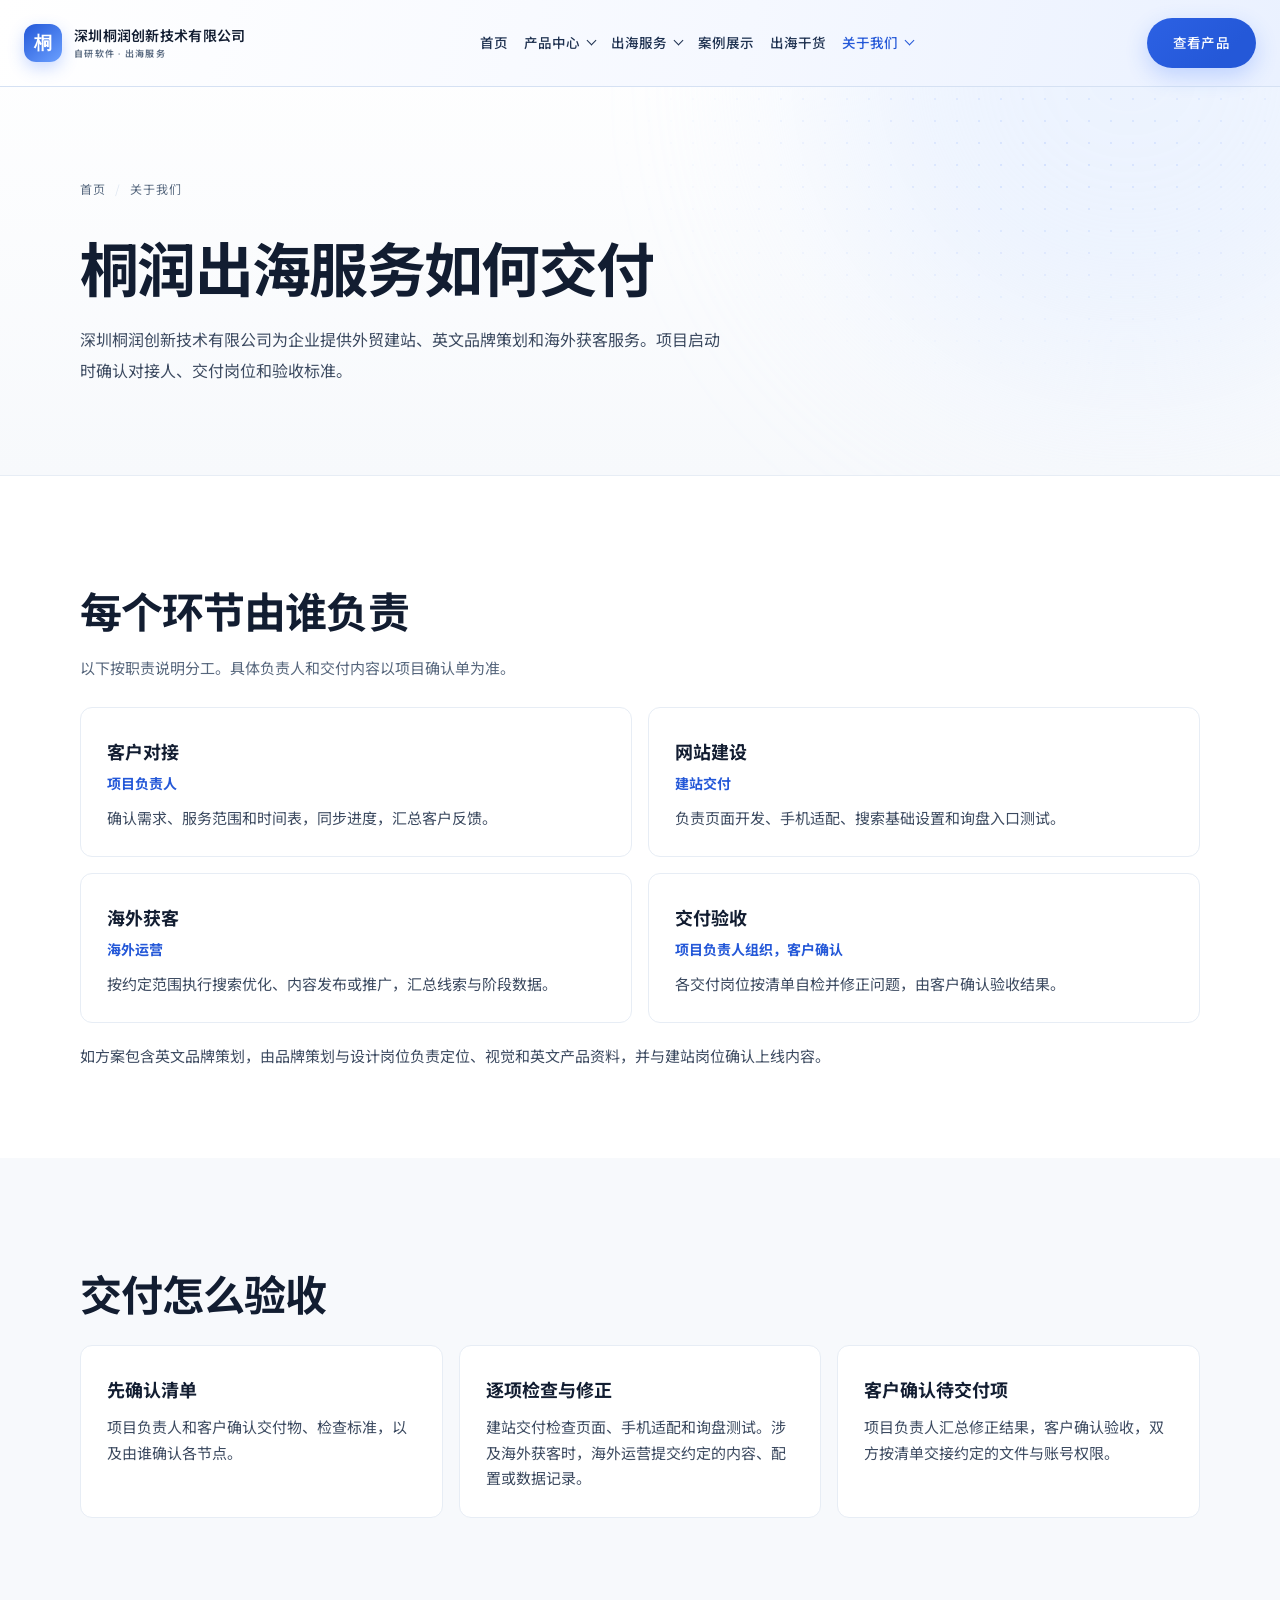
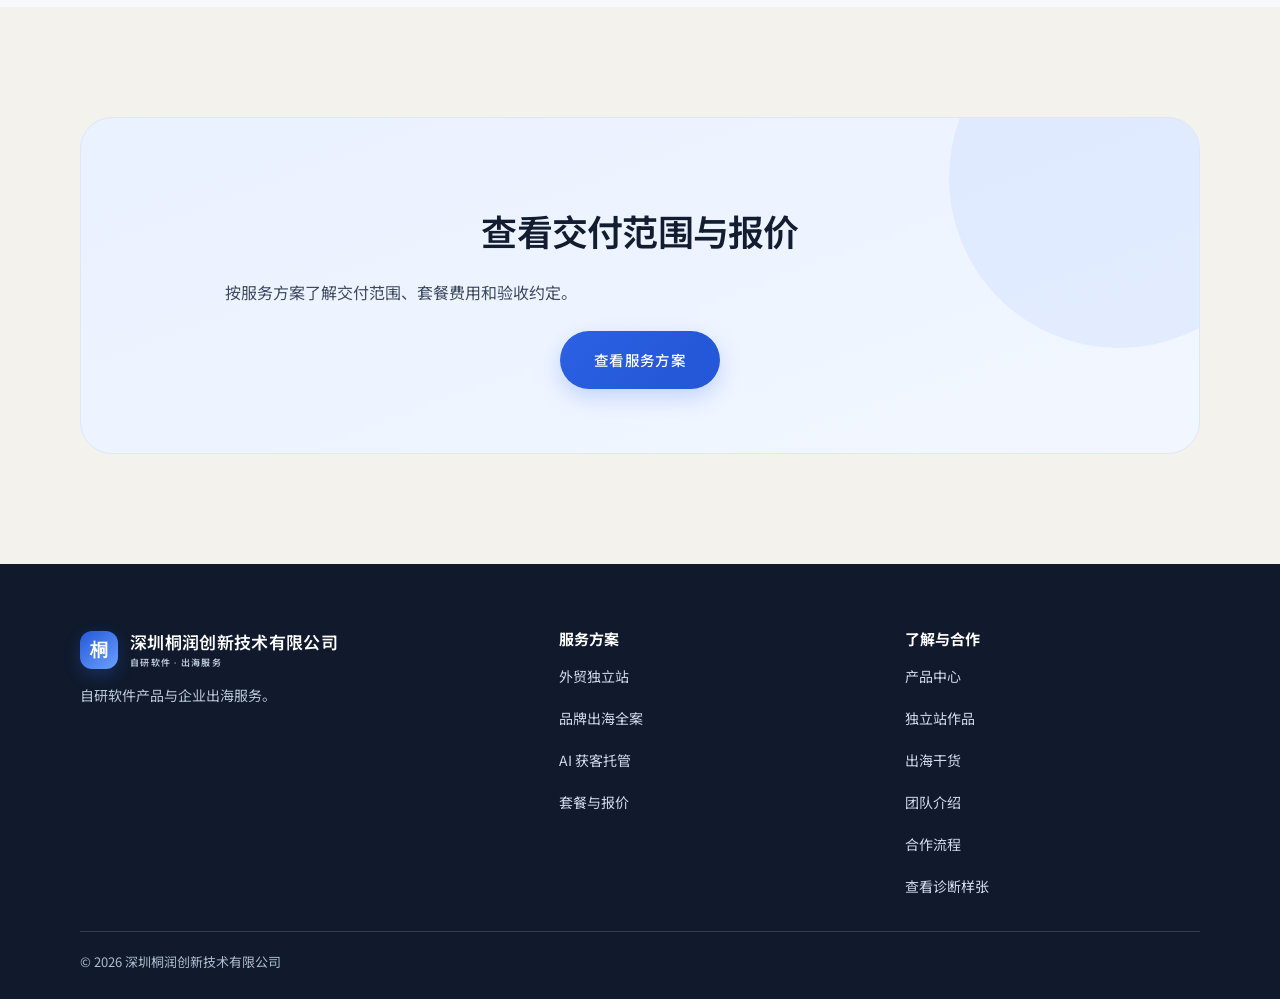
==== commit 0e43b5b9: "Publish product center and interactive homepage product showcase" ====
--- a/about.html
+++ b/about.html
@@ -1 +1 @@
-<!DOCTYPE html><html lang="zh-CN"><head><meta charset="UTF-8"><meta name="viewport" content="width=device-width, initial-scale=1"><title>关于我们 · 交付团队与工作方式 | 深圳桐润创新技术有限公司</title><meta name="description" content="了解桐润出海服务的项目分工、客户对接方式和交付验收流程。"><link rel="icon" href="data:image/svg+xml,%3Csvg xmlns='http://www.w3.org/2000/svg' viewBox='0 0 64 64'%3E%3Crect width='64' height='64' rx='18' fill='%232f6bff'/%3E%3Cpath d='M18 40c8-18 20-18 28 0' fill='none' stroke='%23fff' stroke-width='4' stroke-linecap='round'/%3E%3Ccircle cx='32' cy='22' r='5' fill='%23fff'/%3E%3C/svg%3E"><link rel="preconnect" href="https://fonts.googleapis.com"><link rel="preconnect" href="https://fonts.gstatic.com" crossorigin><link href="https://fonts.googleapis.com/css2?family=DM+Sans:wght@400;500;600;700&family=Noto+Sans+SC:wght@400;500;600;700&display=swap" rel="stylesheet"><link rel="stylesheet" href="./assets/site.css?v=3"><link rel="stylesheet" href="./assets/navigation.css"><link rel="stylesheet" href="./assets/footer.css"></head><body><a class="skip-link" href="#main-content">跳到主要内容</a><div id="progress" aria-hidden="true"></div><nav id="nav" aria-label="主导航"><div class="nav-in"><a class="logo" href="index.html"><div class="logo-mark" aria-hidden="true">桐</div><div class="logo-text">深圳桐润创新技术有限公司<small>企业出海服务</small></div></a><div class="nav-links" id="navLinks"><a href="index.html">首页</a><details class="nav-group" name="primary-nav"><summary>服务方案</summary><div class="nav-submenu"><a href="services.html#s1">外贸独立站</a><a href="services.html#s2">品牌出海全案</a><a href="services.html#s3">AI 获客托管</a><a href="services.html#pricing">套餐与报价</a></div></details><a href="cases.html">案例展示</a><a href="insights.html">出海干货</a><details class="nav-group" name="primary-nav"><summary>关于我们</summary><div class="nav-submenu"><a href="about.html#founder">团队介绍</a><a href="index.html#process">服务流程</a></div></details></div><div class="nav-action"><a class="btn btn-primary" href="diagnosis.html#report">查看诊断样张</a><button class="menu-btn" id="menuBtn" aria-controls="navLinks" aria-label="打开菜单" aria-expanded="false"><span></span><span></span></button></div></div></nav><main id="main-content" tabindex="-1"><section class="page-hero"><div class="wrap"><div class="crumb"><a href="index.html">首页</a><span>/</span>关于我们</div><h1>桐润出海服务如何交付</h1><p>深圳桐润创新技术有限公司为企业提供外贸建站、英文品牌策划和海外获客服务。项目启动时确认对接人、交付岗位和验收标准。</p></div></section><section id="founder" class="about-delivery" aria-labelledby="delivery-title"><div class="wrap"><div class="sec-head"><h2 id="delivery-title">每个环节由谁负责</h2><p>以下按职责说明分工。具体负责人和交付内容以项目确认单为准。</p></div><dl class="about-roles"><div><dt>客户对接<small>项目负责人</small></dt><dd>确认需求、服务范围和时间表，同步进度，汇总客户反馈。</dd></div><div><dt>网站建设<small>建站交付</small></dt><dd>负责页面开发、手机适配、搜索基础设置和询盘入口测试。</dd></div><div><dt>海外获客<small>海外运营</small></dt><dd>按约定范围执行搜索优化、内容发布或推广，汇总线索与阶段数据。</dd></div><div><dt>交付验收<small>项目负责人组织，客户确认</small></dt><dd>各交付岗位按清单自检并修正问题，由客户确认验收结果。</dd></div></dl><p class="about-brand-note">如方案包含英文品牌策划，由品牌策划与设计岗位负责定位、视觉和英文产品资料，并与建站岗位确认上线内容。</p></div></section><section id="matrix" class="soft about-delivery" aria-labelledby="acceptance-title"><div class="wrap"><div class="sec-head"><h2 id="acceptance-title">交付怎么验收</h2></div><ol id="how" class="about-acceptance"><li><h3>先确认清单</h3><p>项目负责人和客户确认交付物、检查标准，以及由谁确认各节点。</p></li><li><h3>逐项检查与修正</h3><p>建站交付检查页面、手机适配和询盘测试。涉及海外获客时，海外运营提交约定的内容、配置或数据记录。</p></li><li><h3>客户确认待交付项</h3><p>项目负责人汇总修正结果，客户确认验收，双方按清单交接约定的文件与账号权限。</p></li></ol></div></section><section class="warm" id="contact"><div class="wrap"><div class="contact-box" style="text-align:center"><h2>查看交付范围与报价</h2><p>按服务方案了解交付范围、套餐费用和验收约定。</p><a class="btn btn-primary btn-lg" href="services.html" style="margin-top:24px">查看服务方案</a></div></div></section></main><footer class="site-footer"><div class="wrap"><div class="site-footer-grid"><div><a class="logo footer-brand" href="index.html" aria-label="深圳桐润创新技术有限公司首页"><span class="logo-mark" aria-hidden="true">桐</span><span class="logo-text">深圳桐润创新技术有限公司<small>企业出海服务</small></span></a><p class="footer-description">为中国企业提供外贸独立站、英文品牌和海外获客服务。</p></div><div><h2>服务方案</h2><ul><li><a href="services.html#s1">外贸独立站</a></li><li><a href="services.html#s2">品牌出海全案</a></li><li><a href="services.html#s3">AI 获客托管</a></li><li><a href="services.html#pricing">套餐与报价</a></li></ul></div><div><h2>了解与合作</h2><ul><li><a href="index.html#works">独立站作品</a></li><li><a href="insights.html">出海干货</a></li><li><a href="index.html#founder">团队介绍</a></li><li><a href="index.html#process">合作流程</a></li><li><a href="diagnosis.html#report">查看诊断样张</a></li></ul></div></div><div class="site-footer-copy">© 2026 深圳桐润创新技术有限公司</div></div></footer><button id="toTop" type="button" aria-label="返回顶部">↑</button></body></html><script type="module">(()=>{let e=document.getElementById(`nav`),t=document.getElementById(`navLinks`),n=document.getElementById(`menuBtn`),r=[...t.querySelectorAll(`.nav-group`)];function i(){let e=location.pathname.split(`/`).pop()||`index.html`,n=e+location.hash,r=[...t.querySelectorAll(`a`)],i=r.find(e=>e.getAttribute(`href`)===n)||r.find(t=>t.getAttribute(`href`).split(`#`)[0]===e);r.forEach(e=>{e.classList.toggle(`current`,e===i),e.removeAttribute(`aria-current`)}),i?.setAttribute(`aria-current`,location.hash?`location`:`page`)}function a(){r.forEach(e=>{e.open=!1})}function o(e){n.classList.toggle(`open`,e),t.classList.toggle(`open`,e),n.setAttribute(`aria-expanded`,String(e)),n.setAttribute(`aria-label`,e?`关闭菜单`:`打开菜单`),e||a()}n.addEventListener(`click`,()=>o(!t.classList.contains(`open`))),t.addEventListener(`click`,e=>{e.target.closest(`a`)&&o(!1)}),document.addEventListener(`click`,t=>{e.contains(t.target)||o(!1)}),e.addEventListener(`keydown`,e=>{if(e.key!==`Escape`)return;let i=r.find(e=>e.open);i?(i.open=!1,i.querySelector(`summary`).focus()):t.classList.contains(`open`)&&(o(!1),n.focus())}),window.addEventListener(`hashchange`,i),i()})();var e=document.getElementById(`nav`),t=document.getElementById(`progress`),n=document.getElementById(`toTop`),r=matchMedia(`(prefers-reduced-motion: reduce)`),i=!1;function a(){if(t){let e=document.documentElement.scrollHeight-innerHeight,n=e>0?Math.min(scrollY/e*100,100):0;t.style.width=`${n}%`}e.classList.toggle(`scrolled`,scrollY>40),n.classList.toggle(`show`,scrollY>620),i=!1}addEventListener(`scroll`,()=>{i||(i=!0,requestAnimationFrame(a))},{passive:!0}),addEventListener(`resize`,a),a(),n.addEventListener(`click`,()=>{scrollTo({top:0,behavior:r.matches?`instant`:`smooth`})});</script>+<!DOCTYPE html><html lang="zh-CN"><head><meta charset="UTF-8"><meta name="viewport" content="width=device-width, initial-scale=1"><title>关于我们 · 交付团队与工作方式 | 深圳桐润创新技术有限公司</title><meta name="description" content="了解桐润出海服务的项目分工、客户对接方式和交付验收流程。"><link rel="icon" href="data:image/svg+xml,%3Csvg xmlns='http://www.w3.org/2000/svg' viewBox='0 0 64 64'%3E%3Crect width='64' height='64' rx='18' fill='%232f6bff'/%3E%3Cpath d='M18 40c8-18 20-18 28 0' fill='none' stroke='%23fff' stroke-width='4' stroke-linecap='round'/%3E%3Ccircle cx='32' cy='22' r='5' fill='%23fff'/%3E%3C/svg%3E"><link rel="preconnect" href="https://fonts.googleapis.com"><link rel="preconnect" href="https://fonts.gstatic.com" crossorigin><link href="https://fonts.googleapis.com/css2?family=DM+Sans:wght@400;500;600;700&family=Noto+Sans+SC:wght@400;500;600;700&display=swap" rel="stylesheet"><link rel="stylesheet" href="./assets/site.css?v=3"><link rel="stylesheet" href="./assets/navigation.css"><link rel="stylesheet" href="./assets/footer.css"></head><body><a class="skip-link" href="#main-content">跳到主要内容</a><div id="progress" aria-hidden="true"></div><nav id="nav" aria-label="主导航"><div class="nav-in"><a class="logo" href="index.html"><div class="logo-mark" aria-hidden="true">桐</div><div class="logo-text">深圳桐润创新技术有限公司<small>自研软件 · 出海服务</small></div></a><div class="nav-links" id="navLinks"><a href="index.html">首页</a><details class="nav-group" name="primary-nav"><summary>产品中心</summary><div class="nav-submenu"><a href="products.html">查看全部产品</a><a href="products.html#meeting">加密会议系统</a><a href="products.html#software-factory">AI 软件工厂</a><a href="products.html#fastnas">FastNAS OS</a><a href="products.html#video-encryption">视频加密</a><a href="products.html#live-assistant">直播助手</a><a href="products.html#marketing">AI 全网营销系统</a></div></details><details class="nav-group" name="primary-nav"><summary>出海服务</summary><div class="nav-submenu"><a href="services.html#s1">外贸独立站</a><a href="services.html#s2">品牌出海全案</a><a href="services.html#s3">AI 获客托管</a><a href="services.html#pricing">套餐与报价</a><a href="diagnosis.html#report">查看诊断样张</a></div></details><a href="cases.html">案例展示</a><a href="insights.html">出海干货</a><details class="nav-group" name="primary-nav"><summary>关于我们</summary><div class="nav-submenu"><a href="about.html#founder">团队介绍</a><a href="index.html#process">服务流程</a></div></details></div><div class="nav-action"><a class="btn btn-primary" href="products.html">查看产品</a><button class="menu-btn" id="menuBtn" aria-controls="navLinks" aria-label="打开菜单" aria-expanded="false"><span></span><span></span></button></div></div></nav><main id="main-content" tabindex="-1"><section class="page-hero"><div class="wrap"><div class="crumb"><a href="index.html">首页</a><span>/</span>关于我们</div><h1>桐润出海服务如何交付</h1><p>深圳桐润创新技术有限公司为企业提供外贸建站、英文品牌策划和海外获客服务。项目启动时确认对接人、交付岗位和验收标准。</p></div></section><section id="founder" class="about-delivery" aria-labelledby="delivery-title"><div class="wrap"><div class="sec-head"><h2 id="delivery-title">每个环节由谁负责</h2><p>以下按职责说明分工。具体负责人和交付内容以项目确认单为准。</p></div><dl class="about-roles"><div><dt>客户对接<small>项目负责人</small></dt><dd>确认需求、服务范围和时间表，同步进度，汇总客户反馈。</dd></div><div><dt>网站建设<small>建站交付</small></dt><dd>负责页面开发、手机适配、搜索基础设置和询盘入口测试。</dd></div><div><dt>海外获客<small>海外运营</small></dt><dd>按约定范围执行搜索优化、内容发布或推广，汇总线索与阶段数据。</dd></div><div><dt>交付验收<small>项目负责人组织，客户确认</small></dt><dd>各交付岗位按清单自检并修正问题，由客户确认验收结果。</dd></div></dl><p class="about-brand-note">如方案包含英文品牌策划，由品牌策划与设计岗位负责定位、视觉和英文产品资料，并与建站岗位确认上线内容。</p></div></section><section id="matrix" class="soft about-delivery" aria-labelledby="acceptance-title"><div class="wrap"><div class="sec-head"><h2 id="acceptance-title">交付怎么验收</h2></div><ol id="how" class="about-acceptance"><li><h3>先确认清单</h3><p>项目负责人和客户确认交付物、检查标准，以及由谁确认各节点。</p></li><li><h3>逐项检查与修正</h3><p>建站交付检查页面、手机适配和询盘测试。涉及海外获客时，海外运营提交约定的内容、配置或数据记录。</p></li><li><h3>客户确认待交付项</h3><p>项目负责人汇总修正结果，客户确认验收，双方按清单交接约定的文件与账号权限。</p></li></ol></div></section><section class="warm" id="contact"><div class="wrap"><div class="contact-box" style="text-align:center"><h2>查看交付范围与报价</h2><p>按服务方案了解交付范围、套餐费用和验收约定。</p><a class="btn btn-primary btn-lg" href="services.html" style="margin-top:24px">查看服务方案</a></div></div></section></main><footer class="site-footer"><div class="wrap"><div class="site-footer-grid"><div><a class="logo footer-brand" href="index.html" aria-label="深圳桐润创新技术有限公司首页"><span class="logo-mark" aria-hidden="true">桐</span><span class="logo-text">深圳桐润创新技术有限公司<small>自研软件 · 出海服务</small></span></a><p class="footer-description">自研软件产品与企业出海服务。</p></div><div><h2>服务方案</h2><ul><li><a href="services.html#s1">外贸独立站</a></li><li><a href="services.html#s2">品牌出海全案</a></li><li><a href="services.html#s3">AI 获客托管</a></li><li><a href="services.html#pricing">套餐与报价</a></li></ul></div><div><h2>了解与合作</h2><ul><li><a href="products.html">产品中心</a></li><li><a href="index.html#works">独立站作品</a></li><li><a href="insights.html">出海干货</a></li><li><a href="index.html#founder">团队介绍</a></li><li><a href="index.html#process">合作流程</a></li><li><a href="diagnosis.html#report">查看诊断样张</a></li></ul></div></div><div class="site-footer-copy">© 2026 深圳桐润创新技术有限公司</div></div></footer><button id="toTop" type="button" aria-label="返回顶部">↑</button></body></html><script type="module">(()=>{let e=document.getElementById(`nav`),t=document.getElementById(`navLinks`),n=document.getElementById(`menuBtn`),r=[...t.querySelectorAll(`.nav-group`)];function i(){let e=location.pathname.split(`/`).pop()||`index.html`,n=e+location.hash,r=[...t.querySelectorAll(`a`)],i=r.find(e=>e.getAttribute(`href`)===n)||r.find(t=>t.getAttribute(`href`).split(`#`)[0]===e);r.forEach(e=>{e.classList.toggle(`current`,e===i),e.removeAttribute(`aria-current`)}),i?.setAttribute(`aria-current`,location.hash?`location`:`page`)}function a(){r.forEach(e=>{e.open=!1})}function o(e){n.classList.toggle(`open`,e),t.classList.toggle(`open`,e),n.setAttribute(`aria-expanded`,String(e)),n.setAttribute(`aria-label`,e?`关闭菜单`:`打开菜单`),e||a()}n.addEventListener(`click`,()=>o(!t.classList.contains(`open`))),t.addEventListener(`click`,e=>{e.target.closest(`a`)&&o(!1)}),document.addEventListener(`click`,t=>{e.contains(t.target)||o(!1)}),e.addEventListener(`keydown`,e=>{if(e.key!==`Escape`)return;let i=r.find(e=>e.open);i?(i.open=!1,i.querySelector(`summary`).focus()):t.classList.contains(`open`)&&(o(!1),n.focus())}),window.addEventListener(`hashchange`,i),i()})();var e=document.getElementById(`nav`),t=document.getElementById(`progress`),n=document.getElementById(`toTop`),r=matchMedia(`(prefers-reduced-motion: reduce)`),i=!1;function a(){if(t){let e=document.documentElement.scrollHeight-innerHeight,n=e>0?Math.min(scrollY/e*100,100):0;t.style.width=`${n}%`}e.classList.toggle(`scrolled`,scrollY>40),n.classList.toggle(`show`,scrollY>620),i=!1}addEventListener(`scroll`,()=>{i||(i=!0,requestAnimationFrame(a))},{passive:!0}),addEventListener(`resize`,a),a(),n.addEventListener(`click`,()=>{scrollTo({top:0,behavior:r.matches?`instant`:`smooth`})});</script>
--- a/assets/navigation.css
+++ b/assets/navigation.css
@@ -202,3 +202,9 @@
     font-size: 13px;
   }
 }
+
+@media (min-width: 1081px) and (max-width: 1320px) {
+  #nav .nav-in { padding-inline: 24px; gap: 16px; }
+  #nav .nav-links { gap: 16px; flex-shrink: 0; }
+  #nav .logo-text { font-size: 14px; }
+}
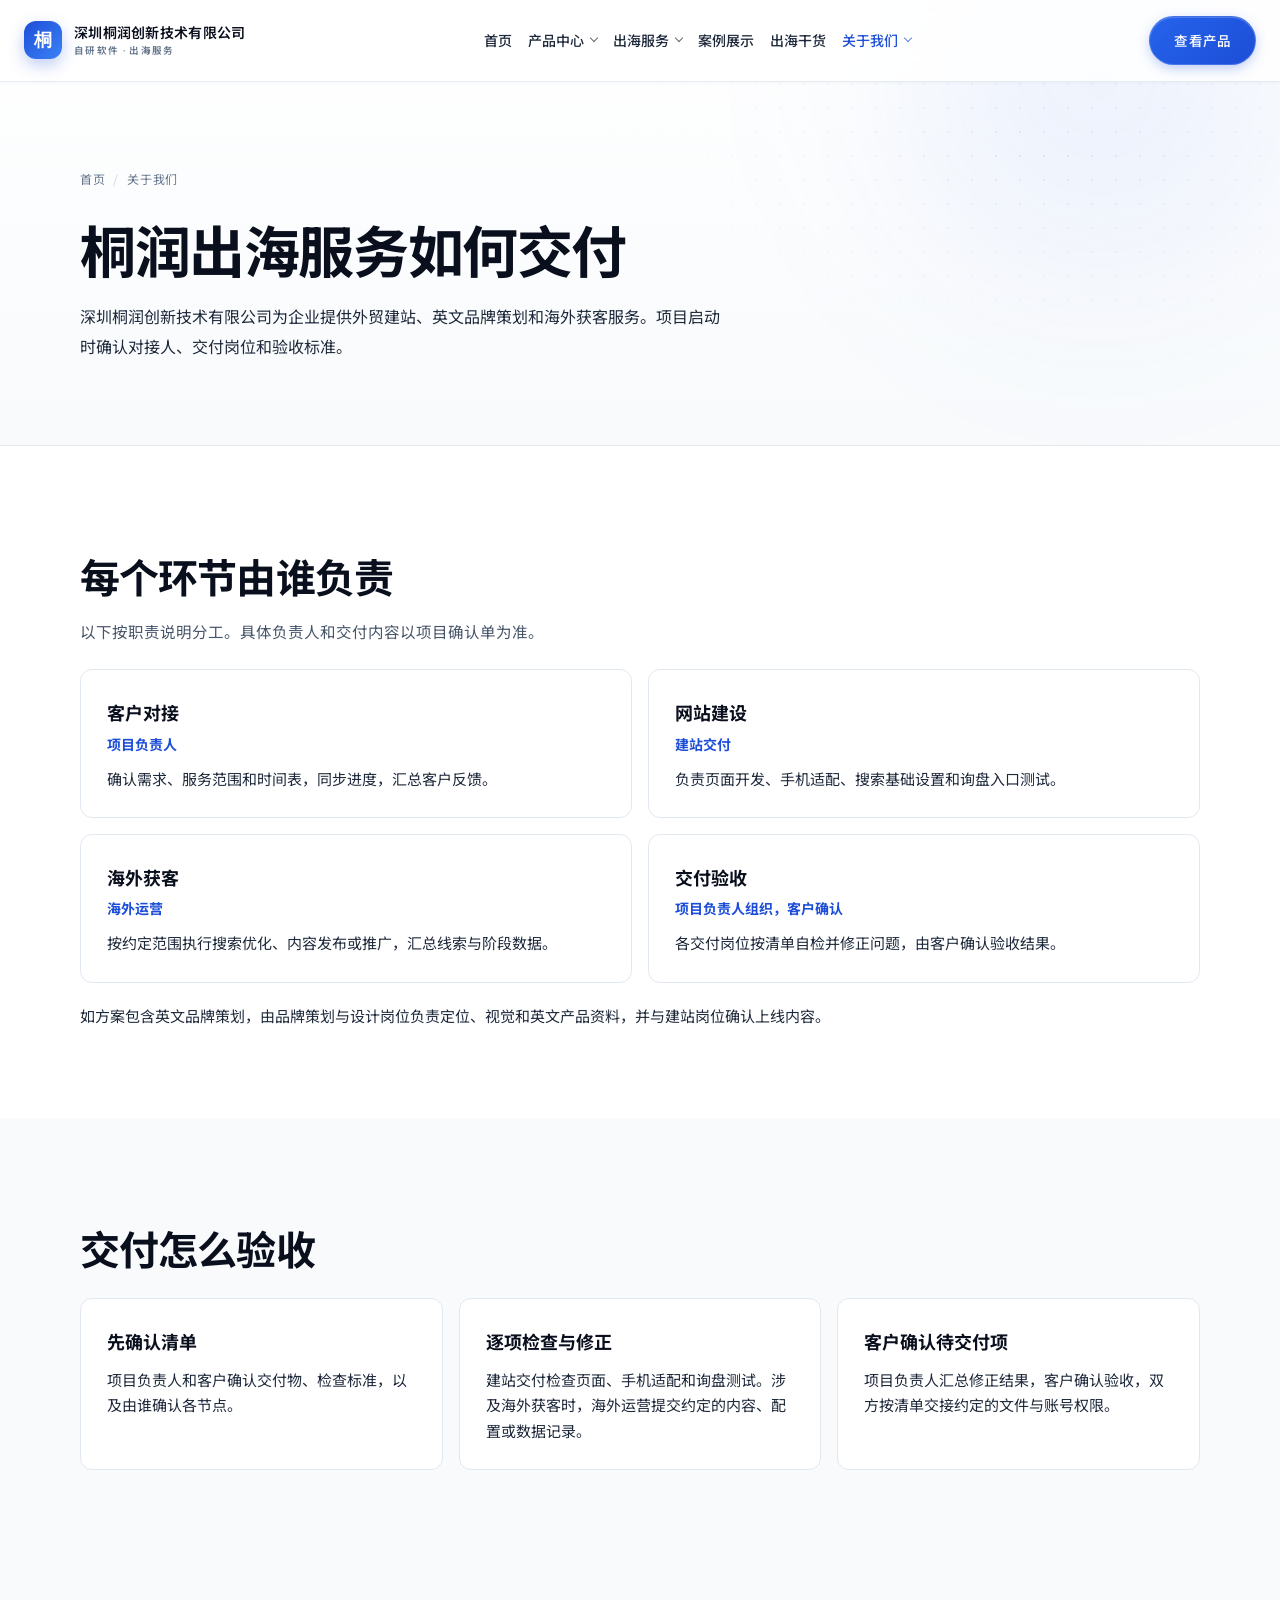
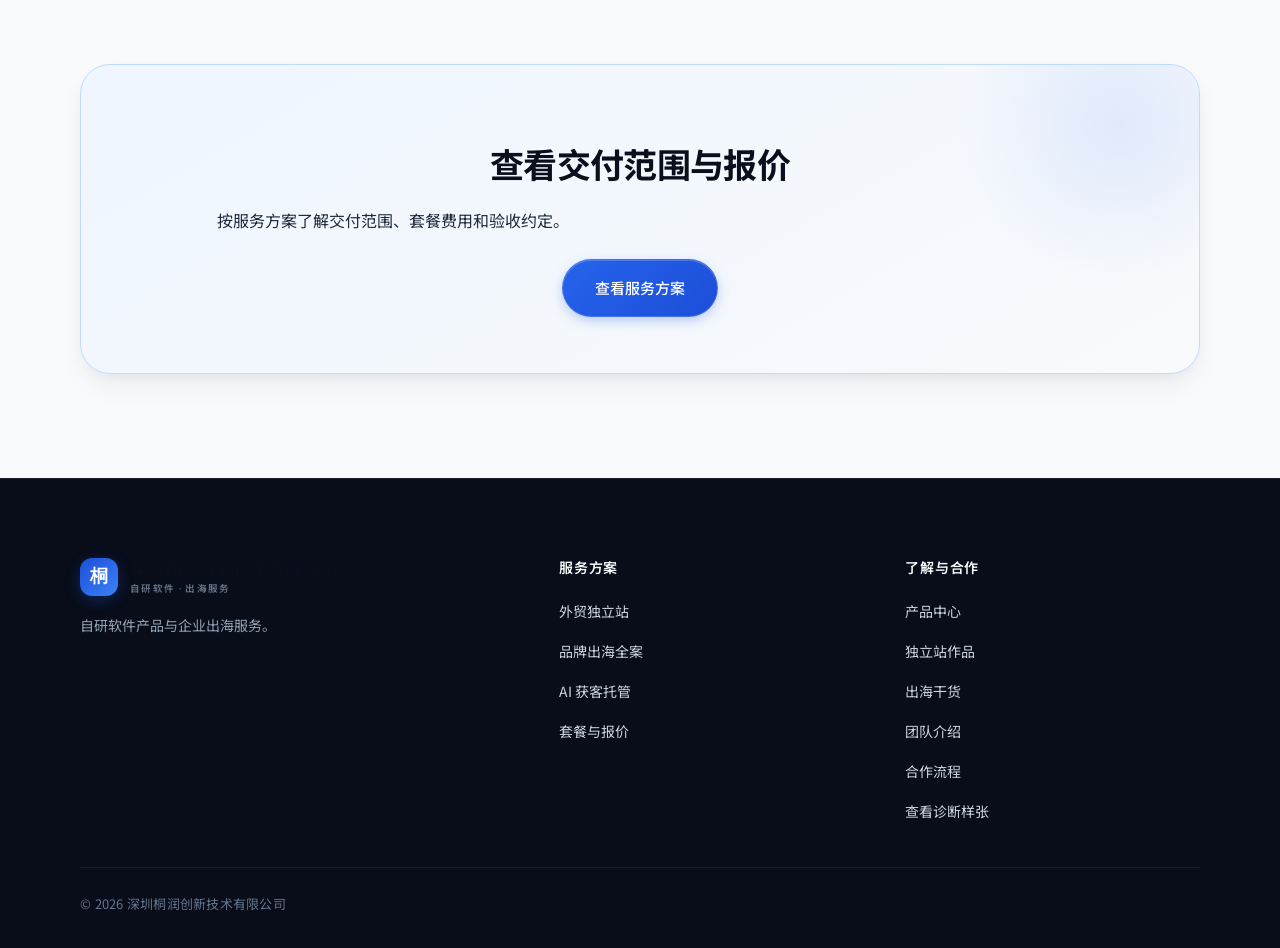
==== commit fc617810: "Publish enterprise email products and pricing" ====
--- a/about.html
+++ b/about.html
@@ -1 +1 @@
-<!DOCTYPE html><html lang="zh-CN"><head><meta charset="UTF-8"><meta name="viewport" content="width=device-width, initial-scale=1"><title>关于我们 · 交付团队与工作方式 | 深圳桐润创新技术有限公司</title><meta name="description" content="了解桐润出海服务的项目分工、客户对接方式和交付验收流程。"><link rel="icon" href="data:image/svg+xml,%3Csvg xmlns='http://www.w3.org/2000/svg' viewBox='0 0 64 64'%3E%3Crect width='64' height='64' rx='18' fill='%232f6bff'/%3E%3Cpath d='M18 40c8-18 20-18 28 0' fill='none' stroke='%23fff' stroke-width='4' stroke-linecap='round'/%3E%3Ccircle cx='32' cy='22' r='5' fill='%23fff'/%3E%3C/svg%3E"><link rel="preconnect" href="https://fonts.googleapis.com"><link rel="preconnect" href="https://fonts.gstatic.com" crossorigin><link href="https://fonts.googleapis.com/css2?family=DM+Sans:wght@400;500;600;700&family=Noto+Sans+SC:wght@400;500;600;700&display=swap" rel="stylesheet"><link rel="stylesheet" href="./assets/site.css?v=3"><link rel="stylesheet" href="./assets/navigation.css"><link rel="stylesheet" href="./assets/footer.css"></head><body><a class="skip-link" href="#main-content">跳到主要内容</a><div id="progress" aria-hidden="true"></div><nav id="nav" aria-label="主导航"><div class="nav-in"><a class="logo" href="index.html"><div class="logo-mark" aria-hidden="true">桐</div><div class="logo-text">深圳桐润创新技术有限公司<small>自研软件 · 出海服务</small></div></a><div class="nav-links" id="navLinks"><a href="index.html">首页</a><details class="nav-group" name="primary-nav"><summary>产品中心</summary><div class="nav-submenu"><a href="products.html">查看全部产品</a><a href="products.html#meeting">加密会议系统</a><a href="products.html#software-factory">AI 软件工厂</a><a href="products.html#fastnas">FastNAS OS</a><a href="products.html#video-encryption">视频加密</a><a href="products.html#live-assistant">直播助手</a><a href="products.html#marketing">AI 全网营销系统</a></div></details><details class="nav-group" name="primary-nav"><summary>出海服务</summary><div class="nav-submenu"><a href="services.html#s1">外贸独立站</a><a href="services.html#s2">品牌出海全案</a><a href="services.html#s3">AI 获客托管</a><a href="services.html#pricing">套餐与报价</a><a href="diagnosis.html#report">查看诊断样张</a></div></details><a href="cases.html">案例展示</a><a href="insights.html">出海干货</a><details class="nav-group" name="primary-nav"><summary>关于我们</summary><div class="nav-submenu"><a href="about.html#founder">团队介绍</a><a href="index.html#process">服务流程</a></div></details></div><div class="nav-action"><a class="btn btn-primary" href="products.html">查看产品</a><button class="menu-btn" id="menuBtn" aria-controls="navLinks" aria-label="打开菜单" aria-expanded="false"><span></span><span></span></button></div></div></nav><main id="main-content" tabindex="-1"><section class="page-hero"><div class="wrap"><div class="crumb"><a href="index.html">首页</a><span>/</span>关于我们</div><h1>桐润出海服务如何交付</h1><p>深圳桐润创新技术有限公司为企业提供外贸建站、英文品牌策划和海外获客服务。项目启动时确认对接人、交付岗位和验收标准。</p></div></section><section id="founder" class="about-delivery" aria-labelledby="delivery-title"><div class="wrap"><div class="sec-head"><h2 id="delivery-title">每个环节由谁负责</h2><p>以下按职责说明分工。具体负责人和交付内容以项目确认单为准。</p></div><dl class="about-roles"><div><dt>客户对接<small>项目负责人</small></dt><dd>确认需求、服务范围和时间表，同步进度，汇总客户反馈。</dd></div><div><dt>网站建设<small>建站交付</small></dt><dd>负责页面开发、手机适配、搜索基础设置和询盘入口测试。</dd></div><div><dt>海外获客<small>海外运营</small></dt><dd>按约定范围执行搜索优化、内容发布或推广，汇总线索与阶段数据。</dd></div><div><dt>交付验收<small>项目负责人组织，客户确认</small></dt><dd>各交付岗位按清单自检并修正问题，由客户确认验收结果。</dd></div></dl><p class="about-brand-note">如方案包含英文品牌策划，由品牌策划与设计岗位负责定位、视觉和英文产品资料，并与建站岗位确认上线内容。</p></div></section><section id="matrix" class="soft about-delivery" aria-labelledby="acceptance-title"><div class="wrap"><div class="sec-head"><h2 id="acceptance-title">交付怎么验收</h2></div><ol id="how" class="about-acceptance"><li><h3>先确认清单</h3><p>项目负责人和客户确认交付物、检查标准，以及由谁确认各节点。</p></li><li><h3>逐项检查与修正</h3><p>建站交付检查页面、手机适配和询盘测试。涉及海外获客时，海外运营提交约定的内容、配置或数据记录。</p></li><li><h3>客户确认待交付项</h3><p>项目负责人汇总修正结果，客户确认验收，双方按清单交接约定的文件与账号权限。</p></li></ol></div></section><section class="warm" id="contact"><div class="wrap"><div class="contact-box" style="text-align:center"><h2>查看交付范围与报价</h2><p>按服务方案了解交付范围、套餐费用和验收约定。</p><a class="btn btn-primary btn-lg" href="services.html" style="margin-top:24px">查看服务方案</a></div></div></section></main><footer class="site-footer"><div class="wrap"><div class="site-footer-grid"><div><a class="logo footer-brand" href="index.html" aria-label="深圳桐润创新技术有限公司首页"><span class="logo-mark" aria-hidden="true">桐</span><span class="logo-text">深圳桐润创新技术有限公司<small>自研软件 · 出海服务</small></span></a><p class="footer-description">自研软件产品与企业出海服务。</p></div><div><h2>服务方案</h2><ul><li><a href="services.html#s1">外贸独立站</a></li><li><a href="services.html#s2">品牌出海全案</a></li><li><a href="services.html#s3">AI 获客托管</a></li><li><a href="services.html#pricing">套餐与报价</a></li></ul></div><div><h2>了解与合作</h2><ul><li><a href="products.html">产品中心</a></li><li><a href="index.html#works">独立站作品</a></li><li><a href="insights.html">出海干货</a></li><li><a href="index.html#founder">团队介绍</a></li><li><a href="index.html#process">合作流程</a></li><li><a href="diagnosis.html#report">查看诊断样张</a></li></ul></div></div><div class="site-footer-copy">© 2026 深圳桐润创新技术有限公司</div></div></footer><button id="toTop" type="button" aria-label="返回顶部">↑</button></body></html><script type="module">(()=>{let e=document.getElementById(`nav`),t=document.getElementById(`navLinks`),n=document.getElementById(`menuBtn`),r=[...t.querySelectorAll(`.nav-group`)];function i(){let e=location.pathname.split(`/`).pop()||`index.html`,n=e+location.hash,r=[...t.querySelectorAll(`a`)],i=r.find(e=>e.getAttribute(`href`)===n)||r.find(t=>t.getAttribute(`href`).split(`#`)[0]===e);r.forEach(e=>{e.classList.toggle(`current`,e===i),e.removeAttribute(`aria-current`)}),i?.setAttribute(`aria-current`,location.hash?`location`:`page`)}function a(){r.forEach(e=>{e.open=!1})}function o(e){n.classList.toggle(`open`,e),t.classList.toggle(`open`,e),n.setAttribute(`aria-expanded`,String(e)),n.setAttribute(`aria-label`,e?`关闭菜单`:`打开菜单`),e||a()}n.addEventListener(`click`,()=>o(!t.classList.contains(`open`))),t.addEventListener(`click`,e=>{e.target.closest(`a`)&&o(!1)}),document.addEventListener(`click`,t=>{e.contains(t.target)||o(!1)}),e.addEventListener(`keydown`,e=>{if(e.key!==`Escape`)return;let i=r.find(e=>e.open);i?(i.open=!1,i.querySelector(`summary`).focus()):t.classList.contains(`open`)&&(o(!1),n.focus())}),window.addEventListener(`hashchange`,i),i()})();var e=document.getElementById(`nav`),t=document.getElementById(`progress`),n=document.getElementById(`toTop`),r=matchMedia(`(prefers-reduced-motion: reduce)`),i=!1;function a(){if(t){let e=document.documentElement.scrollHeight-innerHeight,n=e>0?Math.min(scrollY/e*100,100):0;t.style.width=`${n}%`}e.classList.toggle(`scrolled`,scrollY>40),n.classList.toggle(`show`,scrollY>620),i=!1}addEventListener(`scroll`,()=>{i||(i=!0,requestAnimationFrame(a))},{passive:!0}),addEventListener(`resize`,a),a(),n.addEventListener(`click`,()=>{scrollTo({top:0,behavior:r.matches?`instant`:`smooth`})});</script>+<!DOCTYPE html><html lang="zh-CN"><head><meta charset="UTF-8"><meta name="viewport" content="width=device-width, initial-scale=1"><title>关于我们 · 交付团队与工作方式 | 深圳桐润创新技术有限公司</title><meta name="description" content="了解桐润出海服务的项目分工、客户对接方式和交付验收流程。"><link rel="icon" href="data:image/svg+xml,%3Csvg xmlns='http://www.w3.org/2000/svg' viewBox='0 0 64 64'%3E%3Crect width='64' height='64' rx='18' fill='%232f6bff'/%3E%3Cpath d='M18 40c8-18 20-18 28 0' fill='none' stroke='%23fff' stroke-width='4' stroke-linecap='round'/%3E%3Ccircle cx='32' cy='22' r='5' fill='%23fff'/%3E%3C/svg%3E"><link rel="preconnect" href="https://fonts.googleapis.com"><link rel="preconnect" href="https://fonts.gstatic.com" crossorigin><link href="https://fonts.googleapis.com/css2?family=DM+Sans:wght@400;500;600;700&family=Noto+Sans+SC:wght@400;500;600;700&display=swap" rel="stylesheet"><link rel="stylesheet" href="./assets/site.css?v=3"><link rel="stylesheet" href="./assets/navigation.css"><link rel="stylesheet" href="./assets/footer.css"></head><body><a class="skip-link" href="#main-content">跳到主要内容</a><div id="progress" aria-hidden="true"></div><nav id="nav" aria-label="主导航"><div class="nav-in"><a class="logo" href="index.html"><div class="logo-mark" aria-hidden="true">桐</div><div class="logo-text">深圳桐润创新技术有限公司<small>自研软件 · 出海服务</small></div></a><div class="nav-links" id="navLinks"><a href="index.html">首页</a><details class="nav-group" name="primary-nav"><summary>产品中心</summary><div class="nav-submenu"><a href="products.html">查看全部产品</a><a href="products.html#meeting">加密会议系统</a><a href="products.html#software-factory">AI 软件工厂</a><a href="products.html#fastnas">FastNAS OS</a><a href="products.html#video-encryption">视频加密</a><a href="products.html#live-assistant">直播助手</a><a href="products.html#marketing">AI 全网营销系统</a><a href="products.html#enterprise-email">企业邮箱</a></div></details><details class="nav-group" name="primary-nav"><summary>出海服务</summary><div class="nav-submenu"><a href="services.html#s1">外贸独立站</a><a href="services.html#s2">品牌出海全案</a><a href="services.html#s3">AI 获客托管</a><a href="services.html#pricing">套餐与报价</a><a href="diagnosis.html#report">查看诊断样张</a></div></details><a href="cases.html">案例展示</a><a href="insights.html">出海干货</a><details class="nav-group" name="primary-nav"><summary>关于我们</summary><div class="nav-submenu"><a href="about.html#founder">团队介绍</a><a href="index.html#process">服务流程</a></div></details></div><div class="nav-action"><a class="btn btn-primary" href="products.html">查看产品</a><button class="menu-btn" id="menuBtn" aria-controls="navLinks" aria-label="打开菜单" aria-expanded="false"><span></span><span></span></button></div></div></nav><main id="main-content" tabindex="-1"><section class="page-hero"><div class="wrap"><div class="crumb"><a href="index.html">首页</a><span>/</span>关于我们</div><h1>桐润出海服务如何交付</h1><p>深圳桐润创新技术有限公司为企业提供外贸建站、英文品牌策划和海外获客服务。项目启动时确认对接人、交付岗位和验收标准。</p></div></section><section id="founder" class="about-delivery" aria-labelledby="delivery-title"><div class="wrap"><div class="sec-head"><h2 id="delivery-title">每个环节由谁负责</h2><p>以下按职责说明分工。具体负责人和交付内容以项目确认单为准。</p></div><dl class="about-roles"><div><dt>客户对接<small>项目负责人</small></dt><dd>确认需求、服务范围和时间表，同步进度，汇总客户反馈。</dd></div><div><dt>网站建设<small>建站交付</small></dt><dd>负责页面开发、手机适配、搜索基础设置和询盘入口测试。</dd></div><div><dt>海外获客<small>海外运营</small></dt><dd>按约定范围执行搜索优化、内容发布或推广，汇总线索与阶段数据。</dd></div><div><dt>交付验收<small>项目负责人组织，客户确认</small></dt><dd>各交付岗位按清单自检并修正问题，由客户确认验收结果。</dd></div></dl><p class="about-brand-note">如方案包含英文品牌策划，由品牌策划与设计岗位负责定位、视觉和英文产品资料，并与建站岗位确认上线内容。</p></div></section><section id="matrix" class="soft about-delivery" aria-labelledby="acceptance-title"><div class="wrap"><div class="sec-head"><h2 id="acceptance-title">交付怎么验收</h2></div><ol id="how" class="about-acceptance"><li><h3>先确认清单</h3><p>项目负责人和客户确认交付物、检查标准，以及由谁确认各节点。</p></li><li><h3>逐项检查与修正</h3><p>建站交付检查页面、手机适配和询盘测试。涉及海外获客时，海外运营提交约定的内容、配置或数据记录。</p></li><li><h3>客户确认待交付项</h3><p>项目负责人汇总修正结果，客户确认验收，双方按清单交接约定的文件与账号权限。</p></li></ol></div></section><section class="warm" id="contact"><div class="wrap"><div class="contact-box" style="text-align:center"><h2>查看交付范围与报价</h2><p>按服务方案了解交付范围、套餐费用和验收约定。</p><a class="btn btn-primary btn-lg" href="services.html" style="margin-top:24px">查看服务方案</a></div></div></section></main><footer class="site-footer"><div class="wrap"><div class="site-footer-grid"><div><a class="logo footer-brand" href="index.html" aria-label="深圳桐润创新技术有限公司首页"><span class="logo-mark" aria-hidden="true">桐</span><span class="logo-text">深圳桐润创新技术有限公司<small>自研软件 · 出海服务</small></span></a><p class="footer-description">自研软件产品与企业出海服务。</p></div><div><h2>服务方案</h2><ul><li><a href="services.html#s1">外贸独立站</a></li><li><a href="services.html#s2">品牌出海全案</a></li><li><a href="services.html#s3">AI 获客托管</a></li><li><a href="services.html#pricing">套餐与报价</a></li></ul></div><div><h2>了解与合作</h2><ul><li><a href="products.html">产品中心</a></li><li><a href="index.html#works">独立站作品</a></li><li><a href="insights.html">出海干货</a></li><li><a href="index.html#founder">团队介绍</a></li><li><a href="index.html#process">合作流程</a></li><li><a href="diagnosis.html#report">查看诊断样张</a></li></ul></div></div><div class="site-footer-copy">© 2026 深圳桐润创新技术有限公司</div></div></footer><button id="toTop" type="button" aria-label="返回顶部">↑</button></body></html><script type="module">(()=>{let e=document.getElementById(`nav`),t=document.getElementById(`navLinks`),n=document.getElementById(`menuBtn`),r=[...t.querySelectorAll(`.nav-group`)];function i(){let e=location.pathname.split(`/`).pop()||`index.html`,n=e+location.hash,r=[...t.querySelectorAll(`a`)],i=r.find(e=>e.getAttribute(`href`)===n)||r.find(t=>t.getAttribute(`href`).split(`#`)[0]===e);r.forEach(e=>{e.classList.toggle(`current`,e===i),e.removeAttribute(`aria-current`)}),i?.setAttribute(`aria-current`,location.hash?`location`:`page`)}function a(){r.forEach(e=>{e.open=!1})}function o(e){n.classList.toggle(`open`,e),t.classList.toggle(`open`,e),n.setAttribute(`aria-expanded`,String(e)),n.setAttribute(`aria-label`,e?`关闭菜单`:`打开菜单`),e||a()}n.addEventListener(`click`,()=>o(!t.classList.contains(`open`))),t.addEventListener(`click`,e=>{e.target.closest(`a`)&&o(!1)}),document.addEventListener(`click`,t=>{e.contains(t.target)||o(!1)}),e.addEventListener(`keydown`,e=>{if(e.key!==`Escape`)return;let i=r.find(e=>e.open);i?(i.open=!1,i.querySelector(`summary`).focus()):t.classList.contains(`open`)&&(o(!1),n.focus())}),window.addEventListener(`hashchange`,i),i()})();var e=document.getElementById(`nav`),t=document.getElementById(`progress`),n=document.getElementById(`toTop`),r=matchMedia(`(prefers-reduced-motion: reduce)`),i=!1;function a(){if(t){let e=document.documentElement.scrollHeight-innerHeight,n=e>0?Math.min(scrollY/e*100,100):0;t.style.width=`${n}%`}e.classList.toggle(`scrolled`,scrollY>40),n.classList.toggle(`show`,scrollY>620),i=!1}addEventListener(`scroll`,()=>{i||(i=!0,requestAnimationFrame(a))},{passive:!0}),addEventListener(`resize`,a),a(),n.addEventListener(`click`,()=>{scrollTo({top:0,behavior:r.matches?`instant`:`smooth`})});</script>
--- a/assets/site.css
+++ b/assets/site.css
@@ -1,319 +1,1769 @@
-/* GLOBALINK 寰球出海 · 全站共享样式（明亮现代轻盈风） */
-:root{
-  --sans:"Noto Sans SC","PingFang SC","Microsoft YaHei UI",system-ui,sans-serif;
-  --serif:"Noto Serif SC","Songti SC",Georgia,serif;
-  --bg:#f7f9fc; --surface:#fff; --warm:#f4f2ec;
-  --ink:#121d31; --ink-2:#3c4a60; --muted:#56667c; --faint:#596a80;
-  --line:#e7edf5; --line-2:#dfe7f1;
-  --blue:#2458d8; --blue-2:#5b8cff; --blue-soft:#eaf1ff; --cyan:#38b4c6;
-  --sh-s:0 4px 20px rgba(25,55,110,.05);
-  --sh-m:0 18px 50px rgba(25,55,110,.09);
-  --sh-l:0 40px 90px rgba(25,55,110,.13);
-  --r:22px; --ease:cubic-bezier(.22,.7,.2,1);
-}
-*{margin:0;padding:0;box-sizing:border-box}
-html{scroll-behavior:smooth}
-body{font-family:var(--sans);background:var(--surface);color:var(--ink);line-height:1.9;font-size:16px;font-weight:400;-webkit-font-smoothing:antialiased;text-rendering:optimizeLegibility;overflow-x:hidden}
-::selection{background:rgba(47,107,255,.16)}
-a{color:inherit;text-decoration:none}
-img{max-width:100%;display:block}
-.wrap{max-width:1200px;margin:0 auto;padding:0 40px}
-.en{font-family:"DM Sans",var(--sans);font-size:10.5px;letter-spacing:.34em;text-transform:uppercase;font-weight:600;color:var(--blue)}
-.soft{background:var(--bg)}
-.warm{background:var(--warm)}
-
-/* nav */
-#progress{position:fixed;top:0;left:0;height:2px;width:0;z-index:120;background:linear-gradient(90deg,#2f6bff,#38b4c6);box-shadow:0 0 12px rgba(47,107,255,.55);transition:width .08s linear}
-nav{position:fixed;top:0;left:0;right:0;z-index:100;transition:.4s;background:rgba(255,255,255,.72);backdrop-filter:blur(20px);border-bottom:1px solid transparent}
-nav.scrolled{border-bottom-color:var(--line);box-shadow:0 4px 24px rgba(25,55,110,.05)}
-.nav-in{max-width:1280px;margin:0 auto;padding:18px 40px;display:flex;align-items:center;justify-content:space-between}
-.logo{display:flex;align-items:center;gap:12px}
-.logo-mark{width:38px;height:38px;border-radius:12px;background:linear-gradient(140deg,var(--blue),#6ba0ff);display:grid;place-items:center;font-family:var(--serif);font-size:18px;color:#fff;font-weight:600;box-shadow:0 6px 16px rgba(47,107,255,.25);transition:.5s}
-.logo:hover .logo-mark{transform:rotate(-10deg) scale(1.06)}
-.logo-text{font-size:17px;font-weight:600;letter-spacing:.06em}
-.logo-text small{display:block;font-family:"DM Sans",var(--sans);font-size:9px;letter-spacing:.42em;color:var(--faint);font-weight:600;margin-top:-3px}
-.nav-links{display:flex;gap:38px;font-size:13.5px;color:var(--ink-2);font-weight:400}
-.nav-links a{position:relative;transition:.3s}
-.nav-links a:hover{color:var(--blue)}
-.nav-links a::after{content:"";position:absolute;left:0;bottom:-6px;width:0;height:1.5px;background:var(--blue);border-radius:2px;transition:.3s}
-.nav-links a:hover::after,.nav-links a.current::after{width:100%}
-.nav-links a.current{color:var(--blue)}
-.nav-links .m-only{display:none}
-.nav-action{display:flex;align-items:center;gap:10px}
-.btn{display:inline-flex;align-items:center;justify-content:center;gap:8px;font-size:13.5px;font-weight:500;letter-spacing:.02em;padding:12px 26px;border-radius:100px;transition:.35s;cursor:pointer;border:none;font-family:var(--sans)}
-.btn-primary{position:relative;overflow:hidden;background:linear-gradient(135deg,#2c61e4,#2458d8 72%);color:#fff;box-shadow:0 8px 22px rgba(47,107,255,.24)}
-.btn-primary::after{content:"";position:absolute;inset:0;background:linear-gradient(105deg,transparent 32%,rgba(255,255,255,.26) 50%,transparent 68%);transform:translateX(-130%);transition:transform .8s var(--ease)}
-.btn-primary:hover::after{transform:translateX(130%)}
-.btn-primary:hover{transform:translateY(-2px);box-shadow:0 14px 30px rgba(47,107,255,.32)}
-.btn-line{border:1px solid var(--line-2);color:var(--ink);background:#fff}
-.btn-line:hover{border-color:var(--blue);color:var(--blue);transform:translateY(-2px)}
-.btn-lg{padding:15px 34px;font-size:14.5px}
-.menu-btn{display:none;width:40px;height:40px;border:1px solid var(--line-2);background:#fff;border-radius:12px;cursor:pointer;align-items:center;justify-content:center;flex-direction:column;gap:5px;padding:0;transition:.3s}
-.menu-btn span{display:block;width:17px;height:1.6px;background:var(--ink);border-radius:2px;transition:.3s var(--ease)}
-.menu-btn.open span:first-child{transform:translateY(3.3px) rotate(45deg)}
-.menu-btn.open span:last-child{transform:translateY(-3.3px) rotate(-45deg)}
-
-/* page hero */
-.page-hero{position:relative;padding:178px 0 88px;overflow:hidden;background:linear-gradient(180deg,#fff 0%,var(--bg) 100%);border-bottom:1px solid var(--line)}
-.page-hero::before{content:"";position:absolute;width:620px;height:620px;border-radius:50%;background:#dce9ff;filter:blur(100px);opacity:.5;right:-160px;top:-240px;pointer-events:none}
-.page-hero::after{content:"";position:absolute;inset:0;background-image:radial-gradient(rgba(47,107,255,.13) .8px,transparent .8px);background-size:22px 22px;mask-image:radial-gradient(ellipse 45% 60% at 82% 35%,#000,transparent 78%);pointer-events:none}
-.page-hero .wrap{position:relative;z-index:2}
-.crumb{font-size:12px;color:var(--faint);letter-spacing:.08em;margin-bottom:28px}
-.crumb a{transition:.3s}.crumb a:hover{color:var(--blue)}
-.crumb span{margin:0 9px;color:var(--line-2)}
-.page-hero h1{font-size:clamp(36px,4.6vw,60px);font-weight:700;letter-spacing:-.028em;line-height:1.28;margin:16px 0 20px}
-.page-hero h1 em{font-style:normal;color:var(--blue)}
-.page-hero > .wrap > p{max-width:640px;color:var(--ink-2);font-weight:400;font-size:16px;line-height:1.95}
-.hero-meta{display:flex;gap:30px;flex-wrap:wrap;margin-top:36px;font-size:12px;color:var(--muted);letter-spacing:.06em}
-.hero-meta b{color:var(--ink);font-weight:600}
-.hero-side{position:absolute;right:5%;bottom:24px;font-family:"DM Sans",var(--sans);font-size:11px;letter-spacing:.34em;color:var(--faint);writing-mode:vertical-rl;opacity:.8}
-
-/* sections */
-section{padding:110px 0;position:relative;overflow:hidden}
-section.tight{padding:76px 0}
-.sec-head{margin-bottom:60px}
-.sec-head h2{font-size:clamp(28px,3.3vw,42px);font-weight:700;letter-spacing:-.022em;line-height:1.36;margin-top:16px}
-.sec-head p{color:var(--muted);margin-top:16px;max-width:620px;font-weight:400;font-size:15px}
-.sec-head.center{text-align:center}.sec-head.center p{margin-left:auto;margin-right:auto}
-.sec-num{font-family:"DM Sans",var(--sans);font-size:11px;font-weight:600;letter-spacing:.2em;color:var(--blue);margin-bottom:14px}
-
-/* cards & grids */
-.grid-2{display:grid;grid-template-columns:1fr 1fr;gap:30px}
-.grid-3{display:grid;grid-template-columns:repeat(3,1fr);gap:26px}
-.grid-4{display:grid;grid-template-columns:repeat(4,1fr);gap:22px}
-.card{background:#fff;border:1px solid var(--line);border-radius:var(--r);padding:36px 32px;box-shadow:var(--sh-s),inset 0 1px 0 rgba(255,255,255,.9);transition:.45s var(--ease)}
-.card:hover{transform:translateY(-6px);box-shadow:var(--sh-m),inset 0 1px 0 #fff;border-color:#d6e2f8}
-.card h3{font-size:19px;font-weight:600;letter-spacing:-.01em;margin-bottom:10px}
-.card p{font-size:14px;color:var(--muted);font-weight:400;line-height:1.9}
-.card .ico{width:48px;height:48px;border-radius:15px 15px 15px 5px;background:var(--blue-soft);display:grid;place-items:center;font-family:var(--serif);font-size:21px;color:var(--blue);margin-bottom:22px;transition:.4s}
-.card:hover .ico{transform:rotate(-8deg);border-radius:15px 5px 15px 15px}
-.card .tagline{font-family:"DM Sans",var(--sans);font-size:10px;letter-spacing:.26em;text-transform:uppercase;color:var(--faint);font-weight:600;margin-bottom:20px}
-.card ul{list-style:none;margin-top:18px;font-size:13.5px;color:var(--ink-2)}
-.card li{padding:9px 0 9px 22px;position:relative;border-bottom:1px solid #f0f3f8}
-.card li:last-child{border:none}
-.card li::before{content:"";position:absolute;left:2px;top:17px;width:9px;height:9px;border-radius:50%;border:2px solid #bcd0ff}
-.pill{display:inline-block;font-size:11px;letter-spacing:.1em;color:var(--blue);background:var(--blue-soft);padding:5px 14px;border-radius:100px;font-weight:500}
-
-/* service detail blocks */
-.svc{display:grid;grid-template-columns:.85fr 1.15fr;gap:80px;align-items:start;padding:92px 0;border-bottom:1px solid var(--line)}
-.svc:last-child{border-bottom:none}
-.svc:nth-child(even) .svc-left{order:2}
-.svc-left{position:sticky;top:140px}
-.svc-left .big{font-family:var(--serif);font-size:76px;line-height:1;color:var(--blue);opacity:.16;margin-bottom:10px}
-.svc-left h2{font-size:clamp(26px,3vw,38px);font-weight:600;letter-spacing:-.02em;line-height:1.38;margin:14px 0 16px}
-.svc-left p{color:var(--muted);font-weight:400;font-size:15px;max-width:400px}
-.svc-right h4{font-size:15px;font-weight:600;margin:26px 0 12px;color:var(--ink)}
-.svc-right h4:first-child{margin-top:0}
-.check{list-style:none;display:grid;grid-template-columns:1fr 1fr;gap:10px 24px;font-size:14px;color:var(--ink-2)}
-.check li{padding-left:24px;position:relative}
-.check li::before{content:"✓";position:absolute;left:0;top:0;color:var(--blue);font-weight:700;font-size:13px}
-.deliver{background:var(--bg);border:1px solid var(--line);border-radius:18px;padding:24px 26px;margin-top:28px}
-.deliver .lbl{font-family:"DM Sans",var(--sans);font-size:10px;letter-spacing:.26em;color:var(--faint);font-weight:600;margin-bottom:12px}
-.deliver p{font-size:13.5px;color:var(--ink-2);font-weight:400}
-
-/* pricing */
-.plan{background:#fff;border:1px solid var(--line);border-radius:24px;padding:40px 32px;box-shadow:var(--sh-s);transition:.45s var(--ease);position:relative;display:flex;flex-direction:column}
-.plan:hover{transform:translateY(-8px);box-shadow:var(--sh-m)}
-.plan.hot{background:linear-gradient(160deg,#3a74ff,#2f6bff 65%,#5b8cff);color:#fff;border:none;box-shadow:0 24px 60px rgba(47,107,255,.24)}
-.plan.hot h3,.plan.hot .price{color:#fff}
-.plan.hot p,.plan.hot li{color:rgba(255,255,255,.85)}
-.plan.hot li{border-color:rgba(255,255,255,.16)}
-.plan.hot .pill{background:rgba(255,255,255,.2);color:#fff}
-.plan .badge{position:absolute;top:-13px;left:32px;background:var(--ink);color:#fff;font-size:10.5px;letter-spacing:.1em;padding:6px 16px;border-radius:100px}
-.plan h3{font-size:19px;font-weight:600;margin:16px 0 6px}
-.plan .price{font-family:"DM Sans",var(--sans);font-size:38px;font-weight:600;letter-spacing:-.03em;color:var(--ink);margin:14px 0 4px}
-.plan .price i{font-style:normal;font-size:15px;font-weight:400;color:var(--muted)}
-.plan.hot .price i{color:rgba(255,255,255,.7)}
-.plan .unit{font-size:12px;color:var(--muted);margin-bottom:20px}
-.plan.hot .unit{color:rgba(255,255,255,.7)}
-.plan ul{list-style:none;font-size:13.5px;margin:8px 0 28px;flex:1}
-.plan li{padding:10px 0;border-bottom:1px solid #f0f3f8}
-.plan li:last-child{border:none}
-.plan .btn{width:100%}
-
-/* comparison table */
-.tbl{width:100%;border-collapse:collapse;background:#fff;border:1px solid var(--line);border-radius:18px;overflow:hidden;font-size:14px;box-shadow:var(--sh-s)}
-.tbl th,.tbl td{padding:17px 22px;text-align:left;border-bottom:1px solid var(--line)}
-.tbl thead th{background:var(--bg);font-size:11px;letter-spacing:.16em;text-transform:uppercase;color:var(--muted);font-weight:600}
-.tbl tbody tr:last-child td{border-bottom:none}
-.tbl tbody tr:hover{background:#fafcff}
-.tbl td:first-child{color:var(--muted);font-weight:400}
-.tbl .yes{color:var(--blue);font-weight:600}
-.tbl .no{color:var(--faint)}
-
-/* faq */
-.faq{max-width:860px;margin:0 auto}
-.faq details{background:#fff;border:1px solid var(--line);border-radius:16px;margin-bottom:12px;box-shadow:var(--sh-s);transition:.3s}
-.faq details[open]{border-color:#cfdfff;box-shadow:var(--sh-m)}
-.faq summary{list-style:none;cursor:pointer;padding:20px 26px;font-size:15px;font-weight:500;display:flex;justify-content:space-between;align-items:center;gap:20px}
-.faq summary::-webkit-details-marker{display:none}
-.faq summary::after{content:"+";font-family:"DM Sans",var(--sans);font-size:22px;font-weight:400;color:var(--blue);flex:none;transition:.3s}
-.faq details[open] summary::after{content:"−"}
-.faq .ans{padding:0 26px 22px;font-size:14px;color:var(--muted);font-weight:400;line-height:1.95}
-
-/* audit / report */
-.audit-layout{display:grid;grid-template-columns:1fr 1fr;gap:70px;align-items:start}
-.audit-box{background:#fff;border:1px solid var(--line);border-radius:28px;padding:44px 40px;box-shadow:var(--sh-l)}
-.audit-box h2{font-size:26px;font-weight:600;letter-spacing:-.02em;margin:12px 0 8px}
-.audit-box > p{font-size:14px;color:var(--muted);font-weight:400;margin-bottom:28px}
-.field{margin-bottom:16px}
-.field label{display:block;font-size:12px;color:var(--ink-2);font-weight:500;margin-bottom:8px;letter-spacing:.04em}
-.field input,.field select,.field textarea{width:100%;background:#fbfcfe;border:1px solid var(--line-2);border-radius:12px;padding:13px 16px;font-size:14px;font-family:var(--sans);color:var(--ink);outline:none;transition:.3s}
-.field input:focus,.field select:focus,.field textarea:focus{border-color:var(--blue);box-shadow:0 0 0 4px rgba(47,107,255,.1);background:#fff}
-.field textarea{resize:vertical;min-height:90px}
-.field input::placeholder{color:var(--faint)}
-.audit-box .btn{width:100%;margin-top:8px}
-.audit-note{font-size:11.5px;color:var(--faint);margin-top:16px;text-align:center;letter-spacing:.04em}
-.ok-state{display:none;text-align:center;padding:26px 8px}
-.ok-state.show{display:block;animation:up .6s var(--ease) both}
-.ok-state .tick{width:62px;height:62px;border-radius:50%;background:var(--blue-soft);color:var(--blue);font-size:28px;display:grid;place-items:center;margin:0 auto 22px}
-.ok-state h3{font-size:22px;font-weight:600;margin-bottom:10px}
-.ok-state p{font-size:14px;color:var(--muted);font-weight:400}
-@keyframes up{from{opacity:0;transform:translateY(20px)}to{opacity:1;transform:none}}
-
-.checklist{display:grid;grid-template-columns:1fr 1fr;gap:14px;margin-top:38px}
-.checklist div{background:#fff;border:1px solid var(--line);border-radius:14px;padding:18px 20px;display:flex;gap:14px;align-items:flex-start;box-shadow:var(--sh-s)}
-.checklist b{font-family:"DM Sans",var(--sans);font-size:12px;color:var(--blue);flex:none;padding-top:2px;letter-spacing:.06em}
-.checklist span{font-size:13.5px;color:var(--ink-2);line-height:1.7}
-.checklist small{display:block;color:var(--faint);font-size:11.5px;margin-top:3px}
-
-.report{background:#fff;border:1px solid var(--line);border-radius:16px;padding:36px 34px;box-shadow:var(--sh-l);position:relative;transform:rotate(1.6deg);transition:.5s var(--ease)}
-.report:hover{transform:rotate(0) translateY(-6px)}
-.report::before{content:"";position:absolute;left:0;top:24px;bottom:24px;width:4px;background:linear-gradient(var(--blue),var(--cyan));border-radius:0 4px 4px 0}
-.report .rp-tag{font-family:"DM Sans",var(--sans);font-size:9.5px;letter-spacing:.28em;color:var(--blue);font-weight:600}
-.report h3{font-size:24px;font-weight:600;line-height:1.5;margin:12px 0 8px;letter-spacing:-.01em}
-.report > p{font-size:11.5px;color:var(--faint)}
-.rp-list{margin-top:22px;border-top:1px solid var(--line)}
-.rp-list div{display:flex;justify-content:space-between;padding:9px 0;border-bottom:1px solid var(--line);font-size:12px;color:var(--ink-2)}
-.rp-list b{color:#dc6a5c;font-weight:500}
-.rp-foot{margin-top:18px;font-size:10px;letter-spacing:.16em;color:var(--faint)}
-
-/* article */
-.prose{max-width:760px;margin:0 auto;font-size:16px;line-height:2.05;color:var(--ink-2);font-weight:400}
-.prose h2{font-size:26px;font-weight:600;color:var(--ink);letter-spacing:-.02em;margin:56px 0 18px;line-height:1.45}
-.prose h2:first-child{margin-top:0}
-.prose h3{font-size:19px;font-weight:600;color:var(--ink);margin:36px 0 12px}
-.prose p{margin-bottom:20px}
-.prose strong{color:var(--ink);font-weight:600}
-.prose ul,.prose ol{margin:0 0 24px 24px}
-.prose li{margin-bottom:10px}
-.prose blockquote{border-left:3px solid var(--blue);background:var(--bg);padding:20px 24px;border-radius:0 14px 14px 0;margin:28px 0;color:var(--ink);font-weight:400}
-.prose code{background:var(--bg);border:1px solid var(--line);border-radius:6px;padding:2px 7px;font-size:13px;color:var(--blue)}
-.prose .lead{font-size:18px;color:var(--ink);line-height:1.95}
-.article-list{display:grid;grid-template-columns:repeat(3,1fr);gap:26px}
-.article-card{background:#fff;border:1px solid var(--line);border-radius:20px;overflow:hidden;box-shadow:var(--sh-s);transition:.45s var(--ease);display:flex;flex-direction:column}
-.article-card:hover{transform:translateY(-7px);box-shadow:var(--sh-m);border-color:#d6e2f8}
-.article-thumb{height:150px;position:relative;overflow:hidden;display:flex;align-items:flex-end;padding:20px}
-.article-thumb::after{content:"";position:absolute;inset:0;background:radial-gradient(circle at 78% 22%,rgba(255,255,255,.32),transparent 55%)}
-.article-thumb span{position:relative;z-index:2;font-family:"DM Sans",var(--sans);font-size:10px;letter-spacing:.24em;color:#fff;font-weight:600}
-.article-body{padding:24px 24px 28px;flex:1;display:flex;flex-direction:column}
-.article-body h3{font-size:17px;font-weight:600;line-height:1.55;margin-bottom:10px;letter-spacing:-.01em}
-.article-body p{font-size:13px;color:var(--muted);font-weight:400;flex:1}
-.article-meta{display:flex;justify-content:space-between;margin-top:20px;font-size:11px;color:var(--faint);letter-spacing:.06em}
-
-/* case */
-.case-block{display:grid;grid-template-columns:1fr 1fr;gap:70px;align-items:center;padding:80px 0;border-bottom:1px solid var(--line)}
-.case-block:last-child{border-bottom:none}
-.case-block:nth-child(even) .case-visual{order:2}
-.case-visual{background:#fff;border:1px solid var(--line);border-radius:20px;padding:14px;box-shadow:var(--sh-m)}
-.case-visual .mock{background:#f4f6fa;border-radius:12px;overflow:hidden}
-.mock-bar{height:26px;background:#e9edf4;display:flex;align-items:center;gap:6px;padding:0 11px}
-.mock-bar i{width:6px;height:6px;border-radius:50%;background:#c9d2df}
-.mock-bar u{margin-left:9px;height:9px;flex:1;background:#dee4ed;border-radius:3px}
-.mock-body{padding:16px}
-.mock-hero{height:120px;border-radius:9px;display:flex;flex-direction:column;justify-content:center;padding:18px;gap:9px}
-.mock-hero b{display:block;width:52%;height:10px;border-radius:3px;background:rgba(255,255,255,.9)}
-.mock-hero small{display:block;width:34%;height:6px;border-radius:3px;background:rgba(255,255,255,.55)}
-.mock-row{display:grid;grid-template-columns:repeat(3,1fr);gap:8px;margin-top:11px}
-.mock-row span{height:48px;background:#e7ebf2;border-radius:5px}
-.case-stats{display:flex;gap:36px;margin:26px 0 24px;padding-top:24px;border-top:1px solid var(--line)}
-.case-stats b{font-family:"DM Sans",var(--sans);font-size:30px;font-weight:600;display:block;color:var(--blue);letter-spacing:-.03em;line-height:1.2}
-.case-stats span{font-size:11.5px;color:var(--muted);letter-spacing:.06em}
-
-/* contact */
-.contact-box{background:linear-gradient(160deg,var(--blue-soft),#f2f7ff);border:1px solid #dbe7ff;border-radius:32px;padding:64px 60px;position:relative;overflow:hidden}
-.contact-box::before{content:"";position:absolute;right:-90px;top:-110px;width:340px;height:340px;border-radius:50%;background:rgba(47,107,255,.07)}
-.contact-box h2{font-size:clamp(26px,3vw,36px);font-weight:600;letter-spacing:-.02em;margin:14px 0 12px}
-.contact-box p{color:var(--ink-2);font-weight:400;max-width:520px}
-.contact-box .btn{margin-top:28px}
-
-/* band */
-.band{background:linear-gradient(120deg,#1943ad,#2155ce 55%,#136488);padding:82px 0;color:#fff}
-.band-grid{display:grid;grid-template-columns:repeat(4,1fr);gap:30px;text-align:center}
-.band .num{font-family:"DM Sans",var(--sans);font-size:50px;font-weight:600;letter-spacing:-.03em;line-height:1}
-.band .num i{font-style:normal;font-size:25px;opacity:.75}
-.band .lab{margin-top:12px;font-size:12px;color:rgba(255,255,255,.8);letter-spacing:.12em}
-
-/* footer */
-footer{background:#101a2c;color:#94a2b6;padding:64px 0 34px;font-size:13px}
-.foot-grid{display:grid;grid-template-columns:2fr 1fr 1fr 1fr;gap:44px;margin-bottom:48px}
-.foot-grid h4{color:#fff;font-size:13px;font-weight:500;margin-bottom:18px;letter-spacing:.1em}
-.foot-grid a{display:block;padding:4px 0;transition:.3s}
-.foot-grid a:hover{color:var(--blue-2);transform:translateX(4px)}
-.foot-grid .desc{max-width:290px;font-weight:400;line-height:1.9}
-.copyright{border-top:1px solid rgba(255,255,255,.09);padding-top:24px;display:flex;justify-content:space-between;gap:16px;flex-wrap:wrap;font-size:11.5px;color:#8c9bb1}
-
-#toTop{position:fixed;right:28px;bottom:28px;width:44px;height:44px;border-radius:50%;background:#fff;border:1px solid var(--line);box-shadow:var(--sh-m);color:var(--blue);font-size:18px;line-height:1;cursor:pointer;opacity:0;transform:translateY(12px);pointer-events:none;transition:.35s var(--ease);z-index:95}
-#toTop.show{opacity:1;transform:none;pointer-events:auto}
-#toTop:hover{background:var(--blue);color:#fff;border-color:var(--blue);transform:translateY(-3px)}
-
-@media(max-width:1080px){
-  .audit-layout,.grid-2,.svc,.case-block{grid-template-columns:1fr;gap:44px}
-  .svc-left{position:static;order:0!important}
-  .grid-3,.grid-4,.article-list{grid-template-columns:1fr 1fr}
-  .band-grid{grid-template-columns:1fr 1fr;gap:36px}
-  .nav-in{padding-top:14px;padding-bottom:14px}
-  .menu-btn{display:flex}
-  .nav-links{display:flex;position:fixed;top:72px;left:0;right:0;z-index:99;flex-direction:column;gap:0;background:rgba(255,255,255,.98);backdrop-filter:blur(20px);padding:10px 26px 24px;box-shadow:0 24px 40px rgba(25,55,110,.1);border-bottom:1px solid var(--line);opacity:0;transform:translateY(-10px);pointer-events:none;transition:.3s var(--ease)}
-  .nav-links.open{opacity:1;transform:none;pointer-events:auto}
-  .nav-links a{padding:13px 0;border-bottom:1px solid var(--line);font-size:14px}
-  .nav-links a:last-child{border-bottom:none}
-  .nav-links a::after{display:none}
-  .nav-links .m-only{display:block;color:var(--blue);font-weight:500}
-  .case-block:nth-child(even) .case-visual{order:0}
-}
-@media(max-width:760px){
-  .wrap,.nav-in{padding-left:22px;padding-right:22px}
-  section{padding:78px 0}
-  .page-hero{padding:142px 0 64px}
-  .grid-3,.grid-4,.article-list,.checklist,.check{grid-template-columns:1fr}
-  .foot-grid{grid-template-columns:1fr 1fr}
-  .contact-box,.audit-box{padding:40px 24px}
-  .case-stats{gap:20px;flex-wrap:wrap}
-  .tbl{font-size:12.5px}
-  .tbl th,.tbl td{padding:12px 13px}
-  .hero-side{display:none}
-  .nav-action .btn{padding:10px 15px;font-size:12px}
-  .logo-text{font-size:15px}
-  #toTop{right:16px;bottom:16px}
-}
-@media(prefers-reduced-motion:reduce){*,*::before,*::after{animation-duration:.01s!important;transition-duration:.01s!important}}
-
-#report{scroll-margin-top:124px}
-
-.about-delivery {padding-block: clamp(48px, 7vw, 90px)}
-.about-delivery .sec-head {margin-bottom: 24px}
-.about-roles, .about-acceptance {
+/* GLOBALINK 寰球出海 · 全站共享样式（高端现代 SaaS / 数字化出海视觉体系） */
+:root {
+  --sans: "Noto Sans SC", -apple-system, BlinkMacSystemFont, "PingFang SC", "Segoe UI", Roboto, "Helvetica Neue", sans-serif;
+  --serif: "Noto Serif SC", "Songti SC", Georgia, serif;
+
+  /* Backgrounds & Surfaces */
+  --bg: #f8fafc;
+  --surface: #ffffff;
+  --surface-alt: #f1f5f9;
+  --warm: #f8fafc;
+
+  /* Inks & Typography */
+  --ink: #0a0f1d;
+  --ink-2: #1e293b;
+  --muted: #475569;
+  --faint: #64748b;
+
+  /* Dividers & Borders */
+  --line: #e2e8f0;
+  --line-2: #cbd5e1;
+  --line-subtle: #f1f5f9;
+
+  /* Brand Primary & Accents */
+  --blue: #1d4ed8;
+  --blue-hover: #1e40af;
+  --blue-2: #3b82f6;
+  --blue-soft: #eff6ff;
+  --cyan: #0284c7;
+
+  /* Layered Shadows */
+  --sh-xs: 0 1px 2px rgba(15, 23, 42, 0.04), 0 1px 3px rgba(15, 23, 42, 0.02);
+  --sh-s: 0 4px 14px -2px rgba(15, 23, 42, 0.05), 0 2px 6px -1px rgba(15, 23, 42, 0.03);
+  --sh-m: 0 14px 30px -8px rgba(15, 23, 42, 0.08), 0 4px 12px -2px rgba(15, 23, 42, 0.04);
+  --sh-l: 0 24px 56px -12px rgba(15, 23, 42, 0.12), 0 8px 24px -4px rgba(15, 23, 42, 0.06);
+  --sh-card-hover: 0 20px 40px -12px rgba(29, 78, 216, 0.12), 0 0 0 1px rgba(59, 130, 246, 0.25);
+
+  /* Radius & Curves */
+  --r-xs: 6px;
+  --r-sm: 10px;
+  --r-md: 16px;
+  --r: 20px;
+  --r-lg: 24px;
+  --r-xl: 30px;
+  --r-pill: 9999px;
+
+  --ease: cubic-bezier(0.16, 1, 0.3, 1);
+  --ease-in-out: cubic-bezier(0.4, 0, 0.2, 1);
+  --t-fast: 0.18s var(--ease);
+  --t-normal: 0.32s var(--ease);
+}
+
+* {
+  margin: 0;
+  padding: 0;
+  box-sizing: border-box;
+}
+
+html {
+  scroll-behavior: smooth;
+}
+
+body {
+  font-family: var(--sans);
+  background: var(--surface);
+  color: var(--ink);
+  line-height: 1.85;
+  font-size: 16px;
+  font-weight: 400;
+  -webkit-font-smoothing: antialiased;
+  -moz-osx-font-smoothing: grayscale;
+  text-rendering: optimizeLegibility;
+  overflow-x: hidden;
+}
+
+::selection {
+  background: rgba(37, 99, 235, 0.18);
+  color: var(--blue);
+}
+
+a {
+  color: inherit;
+  text-decoration: none;
+}
+
+img {
+  max-width: 100%;
+  display: block;
+}
+
+.wrap {
+  max-width: 1200px;
+  margin: 0 auto;
+  padding: 0 40px;
+}
+
+.en {
+  display: inline-flex;
+  align-items: center;
+  gap: 6px;
+  font-family: "DM Sans", var(--sans);
+  font-size: 11px;
+  letter-spacing: 0.14em;
+  text-transform: uppercase;
+  font-weight: 600;
+  color: var(--blue);
+  background: rgba(29, 78, 216, 0.07);
+  border: 1px solid rgba(29, 78, 216, 0.15);
+  padding: 4px 12px;
+  border-radius: var(--r-pill);
+  margin-bottom: 12px;
+}
+
+.soft {
+  background: var(--bg);
+}
+
+.warm {
+  background: var(--warm);
+}
+
+/* Progress bar */
+#progress {
+  position: fixed;
+  top: 0;
+  left: 0;
+  height: 2.5px;
+  width: 0;
+  z-index: 120;
+  background: linear-gradient(90deg, #1d4ed8, #0284c7);
+  box-shadow: 0 0 12px rgba(37, 99, 235, 0.6);
+  transition: width 0.08s linear;
+}
+
+/* Brand & Logo */
+.nav-in {
+  max-width: 1280px;
+  margin: 0 auto;
+  padding: 16px 40px;
+  display: flex;
+  align-items: center;
+  justify-content: space-between;
+}
+
+.logo {
+  display: flex;
+  align-items: center;
+  gap: 12px;
+}
+
+.logo-mark {
+  width: 38px;
+  height: 38px;
+  border-radius: 12px;
+  background: linear-gradient(135deg, #1d4ed8 0%, #3b82f6 100%);
+  display: grid;
+  place-items: center;
+  font-family: var(--serif);
+  font-size: 18px;
+  color: #fff;
+  font-weight: 600;
+  box-shadow: 0 6px 16px rgba(29, 78, 216, 0.28);
+  transition: transform 0.4s var(--ease);
+}
+
+.logo:hover .logo-mark {
+  transform: rotate(-8deg) scale(1.06);
+}
+
+.logo-text {
+  font-size: 16.5px;
+  font-weight: 600;
+  letter-spacing: 0.04em;
+  color: var(--ink);
+}
+
+.logo-text small {
+  display: block;
+  font-family: "DM Sans", var(--sans);
+  font-size: 9.5px;
+  letter-spacing: 0.22em;
+  color: var(--faint);
+  font-weight: 600;
+  margin-top: 1px;
+}
+
+.nav-action {
+  display: flex;
+  align-items: center;
+  gap: 10px;
+}
+
+/* Universal Buttons */
+.btn {
+  display: inline-flex;
+  align-items: center;
+  justify-content: center;
+  gap: 8px;
+  font-size: 13.5px;
+  font-weight: 500;
+  letter-spacing: 0.01em;
+  padding: 11px 24px;
+  border-radius: var(--r-pill);
+  transition: all var(--t-fast);
+  cursor: pointer;
+  border: 1px solid transparent;
+  font-family: var(--sans);
+  text-decoration: none;
+  white-space: nowrap;
+}
+
+.btn-primary {
+  position: relative;
+  overflow: hidden;
+  background: linear-gradient(135deg, #2563eb 0%, #1d4ed8 100%);
+  color: #fff;
+  border-color: rgba(255, 255, 255, 0.15);
+  box-shadow: 0 4px 14px -2px rgba(29, 78, 216, 0.35), inset 0 1px 0 rgba(255, 255, 255, 0.2);
+}
+
+.btn-primary::after {
+  content: "";
+  position: absolute;
+  inset: 0;
+  background: linear-gradient(105deg, transparent 30%, rgba(255, 255, 255, 0.28) 50%, transparent 70%);
+  transform: translateX(-140%);
+  transition: transform 0.65s var(--ease);
+}
+
+.btn-primary:hover::after {
+  transform: translateX(140%);
+}
+
+.btn-primary:hover {
+  transform: translateY(-2px);
+  background: linear-gradient(135deg, #1d4ed8 0%, #1e40af 100%);
+  box-shadow: 0 10px 24px -4px rgba(29, 78, 216, 0.42), 0 0 0 1px rgba(37, 99, 235, 0.2);
+  color: #fff;
+}
+
+.btn-line {
+  border: 1px solid var(--line-2);
+  color: var(--ink);
+  background: #ffffff;
+  box-shadow: var(--sh-xs);
+}
+
+.btn-line:hover {
+  border-color: var(--blue-2);
+  color: var(--blue);
+  background: #f8fafc;
+  transform: translateY(-2px);
+  box-shadow: var(--sh-s);
+}
+
+.btn-lg {
+  padding: 14px 32px;
+  font-size: 15px;
+}
+
+.menu-btn {
+  display: none;
+  width: 40px;
+  height: 40px;
+  border: 1px solid var(--line-2);
+  background: #fff;
+  border-radius: 12px;
+  cursor: pointer;
+  align-items: center;
+  justify-content: center;
+  flex-direction: column;
+  gap: 5px;
+  padding: 0;
+  transition: 0.3s;
+}
+
+.menu-btn span {
+  display: block;
+  width: 17px;
+  height: 1.6px;
+  background: var(--ink);
+  border-radius: 2px;
+  transition: 0.3s var(--ease);
+}
+
+.menu-btn.open span:first-child {
+  transform: translateY(3.3px) rotate(45deg);
+}
+
+.menu-btn.open span:last-child {
+  transform: translateY(-3.3px) rotate(-45deg);
+}
+
+/* Page Hero Header */
+.page-hero {
+  position: relative;
+  padding: 168px 0 84px;
+  overflow: hidden;
+  background: linear-gradient(180deg, #ffffff 0%, var(--bg) 100%);
+  border-bottom: 1px solid var(--line);
+}
+
+.page-hero::before {
+  content: "";
+  position: absolute;
+  width: 600px;
+  height: 600px;
+  border-radius: 50%;
+  background: radial-gradient(circle, rgba(37, 99, 235, 0.1) 0%, transparent 70%);
+  filter: blur(80px);
+  right: -120px;
+  top: -220px;
+  pointer-events: none;
+}
+
+.page-hero::after {
+  content: "";
+  position: absolute;
+  inset: 0;
+  background-image: radial-gradient(rgba(37, 99, 235, 0.1) 0.8px, transparent 0.8px);
+  background-size: 24px 24px;
+  mask-image: radial-gradient(ellipse 45% 60% at 82% 35%, #000, transparent 78%);
+  pointer-events: none;
+}
+
+.page-hero .wrap {
+  position: relative;
+  z-index: 2;
+}
+
+.crumb {
+  font-size: 12px;
+  color: var(--faint);
+  letter-spacing: 0.06em;
+  margin-bottom: 24px;
+}
+
+.crumb a {
+  transition: 0.2s;
+}
+
+.crumb a:hover {
+  color: var(--blue);
+}
+
+.crumb span {
+  margin: 0 8px;
+  color: var(--line-2);
+}
+
+.page-hero h1 {
+  font-size: clamp(34px, 4.4vw, 56px);
+  font-weight: 700;
+  letter-spacing: -0.025em;
+  line-height: 1.25;
+  margin: 14px 0 18px;
+}
+
+.page-hero h1 em {
+  font-style: normal;
+  color: var(--blue);
+  background: linear-gradient(135deg, #1d4ed8 0%, #0284c7 100%);
+  -webkit-background-clip: text;
+  -webkit-text-fill-color: transparent;
+}
+
+.page-hero > .wrap > p {
+  max-width: 640px;
+  color: var(--ink-2);
+  font-weight: 400;
+  font-size: 16px;
+  line-height: 1.85;
+}
+
+.hero-meta {
+  display: flex;
+  gap: 28px;
+  flex-wrap: wrap;
+  margin-top: 32px;
+  font-size: 12.5px;
+  color: var(--muted);
+  letter-spacing: 0.04em;
+}
+
+.hero-meta b {
+  color: var(--ink);
+  font-weight: 600;
+}
+
+.hero-side {
+  position: absolute;
+  right: 5%;
+  bottom: 24px;
+  font-family: "DM Sans", var(--sans);
+  font-size: 11px;
+  letter-spacing: 0.3em;
+  color: var(--faint);
+  writing-mode: vertical-rl;
+  opacity: 0.75;
+}
+
+/* Sections */
+section {
+  padding: 104px 0;
+  position: relative;
+  overflow: hidden;
+}
+
+section.tight {
+  padding: 72px 0;
+}
+
+.sec-head {
+  margin-bottom: 56px;
+}
+
+.sec-head h2 {
+  font-size: clamp(26px, 3.2vw, 40px);
+  font-weight: 700;
+  letter-spacing: -0.022em;
+  line-height: 1.32;
+  margin-top: 14px;
+}
+
+.sec-head p {
+  color: var(--muted);
+  margin-top: 14px;
+  max-width: 620px;
+  font-weight: 400;
+  font-size: 15.5px;
+}
+
+.sec-head.center {
+  text-align: center;
+}
+
+.sec-head.center p {
+  margin-left: auto;
+  margin-right: auto;
+}
+
+.sec-num {
+  font-family: "DM Sans", var(--sans);
+  font-size: 11px;
+  font-weight: 600;
+  letter-spacing: 0.18em;
+  color: var(--blue);
+  margin-bottom: 12px;
+}
+
+/* Cards & Grids */
+.grid-2 {
+  display: grid;
+  grid-template-columns: 1fr 1fr;
+  gap: 28px;
+}
+
+.grid-3 {
+  display: grid;
+  grid-template-columns: repeat(3, 1fr);
+  gap: 24px;
+}
+
+.grid-4 {
+  display: grid;
+  grid-template-columns: repeat(4, 1fr);
+  gap: 20px;
+}
+
+.card {
+  background: #ffffff;
+  border: 1px solid var(--line);
+  border-radius: var(--r);
+  padding: 34px 30px;
+  box-shadow: var(--sh-s), inset 0 1px 0 rgba(255, 255, 255, 0.95);
+  transition: transform var(--t-normal), box-shadow var(--t-normal), border-color var(--t-normal);
+  position: relative;
+}
+
+.card:hover {
+  transform: translateY(-5px);
+  box-shadow: var(--sh-card-hover);
+  border-color: rgba(59, 130, 246, 0.35);
+}
+
+.card h3 {
+  font-size: 19px;
+  font-weight: 600;
+  letter-spacing: -0.01em;
+  margin-bottom: 10px;
+  color: var(--ink);
+}
+
+.card p {
+  font-size: 14px;
+  color: var(--muted);
+  font-weight: 400;
+  line-height: 1.85;
+}
+
+.card .ico {
+  width: 48px;
+  height: 48px;
+  border-radius: 14px;
+  background: var(--blue-soft);
+  display: grid;
+  place-items: center;
+  font-family: var(--serif);
+  font-size: 20px;
+  color: var(--blue);
+  margin-bottom: 20px;
+  transition: transform 0.35s var(--ease);
+}
+
+.card:hover .ico {
+  transform: scale(1.08) rotate(-4deg);
+}
+
+.card .tagline {
+  font-family: "DM Sans", var(--sans);
+  font-size: 10px;
+  letter-spacing: 0.24em;
+  text-transform: uppercase;
+  color: var(--faint);
+  font-weight: 600;
+  margin-bottom: 18px;
+}
+
+.card ul {
+  list-style: none;
+  margin-top: 18px;
+  font-size: 13.5px;
+  color: var(--ink-2);
+}
+
+.card li {
+  padding: 9px 0 9px 22px;
+  position: relative;
+  border-bottom: 1px solid #f1f5f9;
+}
+
+.card li:last-child {
+  border: none;
+}
+
+.card li::before {
+  content: "";
+  position: absolute;
+  left: 2px;
+  top: 17px;
+  width: 7px;
+  height: 7px;
+  border-radius: 50%;
+  border: 2px solid var(--blue-2);
+}
+
+.pill {
+  display: inline-block;
+  font-size: 11px;
+  letter-spacing: 0.08em;
+  color: var(--blue);
+  background: var(--blue-soft);
+  padding: 4px 12px;
+  border-radius: var(--r-pill);
+  font-weight: 600;
+}
+
+/* Service Detail Blocks */
+.svc {
+  display: grid;
+  grid-template-columns: 0.85fr 1.15fr;
+  gap: 80px;
+  align-items: start;
+  padding: 88px 0;
+  border-bottom: 1px solid var(--line);
+}
+
+.svc:last-child {
+  border-bottom: none;
+}
+
+.svc:nth-child(even) .svc-left {
+  order: 2;
+}
+
+.svc-left {
+  position: sticky;
+  top: 130px;
+}
+
+.svc-left .big {
+  font-family: var(--serif);
+  font-size: 72px;
+  line-height: 1;
+  color: var(--blue);
+  opacity: 0.16;
+  margin-bottom: 10px;
+}
+
+.svc-left h2 {
+  font-size: clamp(24px, 2.8vw, 36px);
+  font-weight: 700;
+  letter-spacing: -0.02em;
+  line-height: 1.35;
+  margin: 12px 0 16px;
+}
+
+.svc-left p {
+  color: var(--muted);
+  font-weight: 400;
+  font-size: 15px;
+  max-width: 400px;
+}
+
+.svc-right h4 {
+  font-size: 15px;
+  font-weight: 600;
+  margin: 24px 0 12px;
+  color: var(--ink);
+}
+
+.svc-right h4:first-child {
+  margin-top: 0;
+}
+
+.check {
+  list-style: none;
+  display: grid;
+  grid-template-columns: 1fr 1fr;
+  gap: 10px 24px;
+  font-size: 14px;
+  color: var(--ink-2);
+}
+
+.check li {
+  padding-left: 24px;
+  position: relative;
+}
+
+.check li::before {
+  content: "✓";
+  position: absolute;
+  left: 0;
+  top: 0;
+  color: var(--blue);
+  font-weight: 700;
+  font-size: 13px;
+}
+
+.deliver {
+  background: var(--bg);
+  border: 1px solid var(--line);
+  border-radius: 16px;
+  padding: 22px 24px;
+  margin-top: 26px;
+}
+
+.deliver .lbl {
+  font-family: "DM Sans", var(--sans);
+  font-size: 10px;
+  letter-spacing: 0.24em;
+  color: var(--faint);
+  font-weight: 600;
+  margin-bottom: 10px;
+}
+
+.deliver p {
+  font-size: 13.5px;
+  color: var(--ink-2);
+  font-weight: 400;
+}
+
+/* Pricing Plans */
+.plan {
+  background: #fff;
+  border: 1px solid var(--line);
+  border-radius: var(--r-lg);
+  padding: 38px 30px;
+  box-shadow: var(--sh-s);
+  transition: transform var(--t-normal), box-shadow var(--t-normal), border-color var(--t-normal);
+  position: relative;
+  display: flex;
+  flex-direction: column;
+}
+
+.plan:hover {
+  transform: translateY(-6px);
+  box-shadow: var(--sh-m);
+}
+
+.plan.hot {
+  background: linear-gradient(150deg, #1e40af 0%, #1d4ed8 55%, #0284c7 100%);
+  color: #fff;
+  border: none;
+  box-shadow: 0 20px 50px -10px rgba(29, 78, 216, 0.35);
+}
+
+.plan.hot h3,
+.plan.hot .price {
+  color: #fff;
+}
+
+.plan.hot p,
+.plan.hot li {
+  color: rgba(255, 255, 255, 0.88);
+}
+
+.plan.hot li {
+  border-color: rgba(255, 255, 255, 0.15);
+}
+
+.plan.hot .pill {
+  background: rgba(255, 255, 255, 0.2);
+  color: #fff;
+}
+
+.plan .badge {
+  position: absolute;
+  top: -12px;
+  left: 30px;
+  background: var(--ink);
+  color: #fff;
+  font-size: 10.5px;
+  letter-spacing: 0.08em;
+  padding: 5px 14px;
+  border-radius: 100px;
+  box-shadow: 0 4px 10px rgba(0, 0, 0, 0.15);
+}
+
+.plan h3 {
+  font-size: 19px;
+  font-weight: 600;
+  margin: 14px 0 6px;
+}
+
+.plan .price {
+  font-family: "DM Sans", var(--sans);
+  font-size: 36px;
+  font-weight: 700;
+  letter-spacing: -0.03em;
+  color: var(--ink);
+  margin: 12px 0 4px;
+}
+
+.plan .price i {
+  font-style: normal;
+  font-size: 14px;
+  font-weight: 400;
+  color: var(--muted);
+}
+
+.plan.hot .price i {
+  color: rgba(255, 255, 255, 0.7);
+}
+
+.plan .unit {
+  font-size: 12px;
+  color: var(--muted);
+  margin-bottom: 18px;
+}
+
+.plan.hot .unit {
+  color: rgba(255, 255, 255, 0.75);
+}
+
+.plan ul {
+  list-style: none;
+  font-size: 13.5px;
+  margin: 8px 0 26px;
+  flex: 1;
+}
+
+.plan li {
+  padding: 10px 0;
+  border-bottom: 1px solid #f1f5f9;
+}
+
+.plan li:last-child {
+  border: none;
+}
+
+.plan .btn {
+  width: 100%;
+}
+
+/* Comparison Table */
+.tbl {
+  width: 100%;
+  border-collapse: collapse;
+  background: #fff;
+  border: 1px solid var(--line);
+  border-radius: var(--r-md);
+  overflow: hidden;
+  font-size: 14px;
+  box-shadow: var(--sh-s);
+}
+
+.tbl th,
+.tbl td {
+  padding: 16px 20px;
+  text-align: left;
+  border-bottom: 1px solid var(--line);
+}
+
+.tbl thead th {
+  background: var(--bg);
+  font-size: 11px;
+  letter-spacing: 0.14em;
+  text-transform: uppercase;
+  color: var(--muted);
+  font-weight: 600;
+}
+
+.tbl tbody tr:last-child td {
+  border-bottom: none;
+}
+
+.tbl tbody tr:hover {
+  background: #f8fafc;
+}
+
+.tbl td:first-child {
+  color: var(--muted);
+  font-weight: 400;
+}
+
+.tbl .yes {
+  color: var(--blue);
+  font-weight: 600;
+}
+
+.tbl .no {
+  color: var(--faint);
+}
+
+/* FAQ */
+.faq {
+  max-width: 860px;
+  margin: 0 auto;
+}
+
+.faq details {
+  background: #fff;
+  border: 1px solid var(--line);
+  border-radius: 14px;
+  margin-bottom: 12px;
+  box-shadow: var(--sh-xs);
+  transition: all var(--t-fast);
+}
+
+.faq details[open] {
+  border-color: rgba(59, 130, 246, 0.4);
+  box-shadow: var(--sh-s);
+}
+
+.faq summary {
+  list-style: none;
+  cursor: pointer;
+  padding: 18px 24px;
+  font-size: 15px;
+  font-weight: 600;
+  display: flex;
+  justify-content: space-between;
+  align-items: center;
+  gap: 20px;
+}
+
+.faq summary::-webkit-details-marker {
+  display: none;
+}
+
+.faq summary::after {
+  content: "+";
+  font-family: "DM Sans", var(--sans);
+  font-size: 20px;
+  font-weight: 400;
+  color: var(--blue);
+  flex: none;
+  transition: transform 0.2s var(--ease);
+}
+
+.faq details[open] summary::after {
+  content: "−";
+}
+
+.faq .ans {
+  padding: 0 24px 20px;
+  font-size: 14px;
+  color: var(--muted);
+  font-weight: 400;
+  line-height: 1.85;
+}
+
+/* Audit / Diagnostic Box */
+.audit-layout {
+  display: grid;
+  grid-template-columns: 1fr 1fr;
+  gap: 64px;
+  align-items: start;
+}
+
+.audit-box {
+  background: #fff;
+  border: 1px solid var(--line);
+  border-radius: var(--r-xl);
+  padding: 42px 38px;
+  box-shadow: var(--sh-l);
+}
+
+.audit-box h2 {
+  font-size: 25px;
+  font-weight: 700;
+  letter-spacing: -0.02em;
+  margin: 10px 0 8px;
+}
+
+.audit-box > p {
+  font-size: 14px;
+  color: var(--muted);
+  font-weight: 400;
+  margin-bottom: 26px;
+}
+
+.field {
+  margin-bottom: 16px;
+}
+
+.field label {
+  display: block;
+  font-size: 12px;
+  color: var(--ink-2);
+  font-weight: 600;
+  margin-bottom: 8px;
+  letter-spacing: 0.03em;
+}
+
+.field input,
+.field select,
+.field textarea {
+  width: 100%;
+  background: #fbfcfe;
+  border: 1px solid var(--line-2);
+  border-radius: 10px;
+  padding: 12px 15px;
+  font-size: 14px;
+  font-family: var(--sans);
+  color: var(--ink);
+  outline: none;
+  transition: all var(--t-fast);
+}
+
+.field input:focus,
+.field select:focus,
+.field textarea:focus {
+  border-color: var(--blue);
+  box-shadow: 0 0 0 3px rgba(37, 99, 235, 0.12);
+  background: #fff;
+}
+
+.field textarea {
+  resize: vertical;
+  min-height: 90px;
+}
+
+.field input::placeholder {
+  color: var(--faint);
+}
+
+.audit-box .btn {
+  width: 100%;
+  margin-top: 8px;
+}
+
+.audit-note {
+  font-size: 11.5px;
+  color: var(--faint);
+  margin-top: 14px;
+  text-align: center;
+  letter-spacing: 0.03em;
+}
+
+.ok-state {
+  display: none;
+  text-align: center;
+  padding: 24px 8px;
+}
+
+.ok-state.show {
+  display: block;
+  animation: up 0.5s var(--ease) both;
+}
+
+.ok-state .tick {
+  width: 60px;
+  height: 60px;
+  border-radius: 50%;
+  background: var(--blue-soft);
+  color: var(--blue);
+  font-size: 26px;
+  display: grid;
+  place-items: center;
+  margin: 0 auto 20px;
+}
+
+.ok-state h3 {
+  font-size: 22px;
+  font-weight: 700;
+  margin-bottom: 8px;
+}
+
+.ok-state p {
+  font-size: 14px;
+  color: var(--muted);
+}
+
+@keyframes up {
+  from {
+    opacity: 0;
+    transform: translateY(18px);
+  }
+  to {
+    opacity: 1;
+    transform: none;
+  }
+}
+
+.checklist {
+  display: grid;
+  grid-template-columns: 1fr 1fr;
+  gap: 14px;
+  margin-top: 36px;
+}
+
+.checklist div {
+  background: #fff;
+  border: 1px solid var(--line);
+  border-radius: 12px;
+  padding: 16px 18px;
+  display: flex;
+  gap: 12px;
+  align-items: flex-start;
+  box-shadow: var(--sh-xs);
+}
+
+.checklist b {
+  font-family: "DM Sans", var(--sans);
+  font-size: 12px;
+  color: var(--blue);
+  flex: none;
+  padding-top: 2px;
+  letter-spacing: 0.05em;
+}
+
+.checklist span {
+  font-size: 13.5px;
+  color: var(--ink-2);
+  line-height: 1.65;
+}
+
+.checklist small {
+  display: block;
+  color: var(--faint);
+  font-size: 11.5px;
+  margin-top: 3px;
+}
+
+.report {
+  background: #fff;
+  border: 1px solid var(--line);
+  border-radius: var(--r-md);
+  padding: 34px 32px;
+  box-shadow: var(--sh-l);
+  position: relative;
+  transform: rotate(1.2deg);
+  transition: transform 0.4s var(--ease), box-shadow 0.4s var(--ease);
+}
+
+.report:hover {
+  transform: rotate(0) translateY(-6px);
+  box-shadow: var(--sh-card-hover);
+}
+
+.report::before {
+  content: "";
+  position: absolute;
+  left: 0;
+  top: 20px;
+  bottom: 20px;
+  width: 4px;
+  background: linear-gradient(var(--blue), var(--cyan));
+  border-radius: 0 4px 4px 0;
+}
+
+.report .rp-tag {
+  font-family: "DM Sans", var(--sans);
+  font-size: 9.5px;
+  letter-spacing: 0.24em;
+  color: var(--blue);
+  font-weight: 600;
+}
+
+.report h3 {
+  font-size: 23px;
+  font-weight: 700;
+  line-height: 1.45;
+  margin: 10px 0 8px;
+  letter-spacing: -0.01em;
+}
+
+.report > p {
+  font-size: 11.5px;
+  color: var(--faint);
+}
+
+.rp-list {
+  margin-top: 20px;
+  border-top: 1px solid var(--line);
+}
+
+.rp-list div {
+  display: flex;
+  justify-content: space-between;
+  padding: 9px 0;
+  border-bottom: 1px solid var(--line);
+  font-size: 12px;
+  color: var(--ink-2);
+}
+
+.rp-list b {
+  color: #dc2626;
+  font-weight: 600;
+}
+
+.rp-foot {
+  margin-top: 16px;
+  font-size: 10px;
+  letter-spacing: 0.14em;
+  color: var(--faint);
+}
+
+/* Article Prose */
+.prose {
+  max-width: 760px;
+  margin: 0 auto;
+  font-size: 16px;
+  line-height: 2;
+  color: var(--ink-2);
+  font-weight: 400;
+}
+
+.prose h2 {
+  font-size: 25px;
+  font-weight: 700;
+  color: var(--ink);
+  letter-spacing: -0.02em;
+  margin: 52px 0 16px;
+  line-height: 1.4;
+}
+
+.prose h2:first-child {
+  margin-top: 0;
+}
+
+.prose h3 {
+  font-size: 19px;
+  font-weight: 700;
+  color: var(--ink);
+  margin: 34px 0 12px;
+}
+
+.prose p {
+  margin-bottom: 20px;
+}
+
+.prose strong {
+  color: var(--ink);
+  font-weight: 600;
+}
+
+.prose ul,
+.prose ol {
+  margin: 0 0 24px 24px;
+}
+
+.prose li {
+  margin-bottom: 10px;
+}
+
+.prose blockquote {
+  border-left: 3px solid var(--blue);
+  background: var(--bg);
+  padding: 18px 22px;
+  border-radius: 0 12px 12px 0;
+  margin: 26px 0;
+  color: var(--ink);
+}
+
+.prose code {
+  background: var(--bg);
+  border: 1px solid var(--line);
+  border-radius: 6px;
+  padding: 2px 7px;
+  font-size: 13px;
+  color: var(--blue);
+}
+
+.prose .lead {
+  font-size: 18px;
+  color: var(--ink);
+  line-height: 1.9;
+}
+
+.article-list {
+  display: grid;
+  grid-template-columns: repeat(3, 1fr);
+  gap: 24px;
+}
+
+.article-card {
+  background: #fff;
+  border: 1px solid var(--line);
+  border-radius: var(--r-md);
+  overflow: hidden;
+  box-shadow: var(--sh-s);
+  transition: transform var(--t-normal), box-shadow var(--t-normal), border-color var(--t-normal);
+  display: flex;
+  flex-direction: column;
+}
+
+.article-card:hover {
+  transform: translateY(-6px);
+  box-shadow: var(--sh-card-hover);
+  border-color: rgba(59, 130, 246, 0.35);
+}
+
+.article-thumb {
+  height: 150px;
+  position: relative;
+  overflow: hidden;
+  display: flex;
+  align-items: flex-end;
+  padding: 20px;
+}
+
+.article-thumb::after {
+  content: "";
+  position: absolute;
+  inset: 0;
+  background: radial-gradient(circle at 78% 22%, rgba(255, 255, 255, 0.32), transparent 55%);
+}
+
+.article-thumb span {
+  position: relative;
+  z-index: 2;
+  font-family: "DM Sans", var(--sans);
+  font-size: 10px;
+  letter-spacing: 0.22em;
+  color: #fff;
+  font-weight: 600;
+}
+
+.article-body {
+  padding: 22px 22px 26px;
+  flex: 1;
+  display: flex;
+  flex-direction: column;
+}
+
+.article-body h3 {
+  font-size: 17px;
+  font-weight: 600;
+  line-height: 1.5;
+  margin-bottom: 10px;
+  letter-spacing: -0.01em;
+}
+
+.article-body p {
+  font-size: 13.5px;
+  color: var(--muted);
+  font-weight: 400;
+  flex: 1;
+  line-height: 1.75;
+}
+
+.article-meta {
+  display: flex;
+  justify-content: space-between;
+  margin-top: 18px;
+  font-size: 11px;
+  color: var(--faint);
+  letter-spacing: 0.05em;
+}
+
+/* Case Study Blocks */
+.case-block {
+  display: grid;
+  grid-template-columns: 1fr 1fr;
+  gap: 64px;
+  align-items: center;
+  padding: 76px 0;
+  border-bottom: 1px solid var(--line);
+}
+
+.case-block:last-child {
+  border-bottom: none;
+}
+
+.case-block:nth-child(even) .case-visual {
+  order: 2;
+}
+
+.case-visual {
+  background: #fff;
+  border: 1px solid var(--line);
+  border-radius: var(--r-lg);
+  padding: 14px;
+  box-shadow: var(--sh-m);
+}
+
+.case-visual .mock {
+  background: #f8fafc;
+  border-radius: 12px;
+  overflow: hidden;
+  border: 1px solid var(--line);
+}
+
+.mock-bar {
+  height: 28px;
+  background: #f1f5f9;
+  display: flex;
+  align-items: center;
+  gap: 6px;
+  padding: 0 12px;
+}
+
+.mock-bar i {
+  width: 7px;
+  height: 7px;
+  border-radius: 50%;
+  background: #cbd5e1;
+}
+
+.mock-bar u {
+  margin-left: 8px;
+  height: 8px;
+  flex: 1;
+  background: #e2e8f0;
+  border-radius: 3px;
+}
+
+.mock-body {
+  padding: 16px;
+}
+
+.mock-hero {
+  height: 120px;
+  border-radius: 8px;
+  display: flex;
+  flex-direction: column;
+  justify-content: center;
+  padding: 16px;
+  gap: 8px;
+}
+
+.mock-hero b {
+  display: block;
+  width: 52%;
+  height: 10px;
+  border-radius: 3px;
+  background: rgba(255, 255, 255, 0.9);
+}
+
+.mock-hero small {
+  display: block;
+  width: 34%;
+  height: 6px;
+  border-radius: 3px;
+  background: rgba(255, 255, 255, 0.55);
+}
+
+.mock-row {
+  display: grid;
+  grid-template-columns: repeat(3, 1fr);
+  gap: 8px;
+  margin-top: 10px;
+}
+
+.mock-row span {
+  height: 48px;
+  background: #e2e8f0;
+  border-radius: 5px;
+}
+
+.case-stats {
+  display: flex;
+  gap: 34px;
+  margin: 24px 0 22px;
+  padding-top: 22px;
+  border-top: 1px solid var(--line);
+}
+
+.case-stats b {
+  font-family: "DM Sans", var(--sans);
+  font-size: 28px;
+  font-weight: 700;
+  display: block;
+  color: var(--blue);
+  letter-spacing: -0.03em;
+  line-height: 1.2;
+}
+
+.case-stats span {
+  font-size: 11.5px;
+  color: var(--muted);
+  letter-spacing: 0.05em;
+}
+
+/* Contact Box */
+.contact-box {
+  background: linear-gradient(150deg, #eff6ff 0%, #f8fafc 100%);
+  border: 1px solid #bfdbfe;
+  border-radius: var(--r-xl);
+  padding: 56px 52px;
+  position: relative;
+  overflow: hidden;
+  box-shadow: var(--sh-m);
+}
+
+.contact-box::before {
+  content: "";
+  position: absolute;
+  right: -80px;
+  top: -100px;
+  width: 320px;
+  height: 320px;
+  border-radius: 50%;
+  background: radial-gradient(circle, rgba(37, 99, 235, 0.1) 0%, transparent 70%);
+}
+
+.contact-box h2 {
+  font-size: clamp(24px, 2.8vw, 34px);
+  font-weight: 700;
+  letter-spacing: -0.02em;
+  margin: 12px 0 10px;
+}
+
+.contact-box p {
+  color: var(--ink-2);
+  font-weight: 400;
+  max-width: 520px;
+}
+
+.contact-box .btn {
+  margin-top: 26px;
+}
+
+/* Band / Metric Bar */
+.band {
+  background: linear-gradient(135deg, #1e3a8a 0%, #1d4ed8 50%, #0284c7 100%);
+  padding: 76px 0;
+  color: #fff;
+  box-shadow: inset 0 1px 0 rgba(255, 255, 255, 0.15);
+}
+
+.band-grid {
+  display: grid;
+  grid-template-columns: repeat(4, 1fr);
+  gap: 28px;
+  text-align: center;
+}
+
+.band .num {
+  font-family: "DM Sans", var(--sans);
+  font-size: 46px;
+  font-weight: 700;
+  letter-spacing: -0.03em;
+  line-height: 1;
+}
+
+.band .num i {
+  font-style: normal;
+  font-size: 24px;
+  opacity: 0.8;
+}
+
+.band .lab {
+  margin-top: 10px;
+  font-size: 12px;
+  color: rgba(255, 255, 255, 0.82);
+  letter-spacing: 0.1em;
+}
+
+/* Footer styles (Shared baseline) */
+footer {
+  background: #090d16;
+  color: #94a3b8;
+  padding: 64px 0 34px;
+  font-size: 13px;
+  border-top: 1px solid rgba(255, 255, 255, 0.08);
+}
+
+.foot-grid {
+  display: grid;
+  grid-template-columns: 2fr 1fr 1fr 1fr;
+  gap: 40px;
+  margin-bottom: 44px;
+}
+
+.foot-grid h4 {
+  color: #fff;
+  font-size: 13px;
+  font-weight: 600;
+  margin-bottom: 16px;
+  letter-spacing: 0.08em;
+}
+
+.foot-grid a {
+  display: block;
+  padding: 4px 0;
+  transition: all 0.2s ease;
+}
+
+.foot-grid a:hover {
+  color: #60a5fa;
+  transform: translateX(4px);
+}
+
+.foot-grid .desc {
+  max-width: 290px;
+  font-weight: 400;
+  line-height: 1.85;
+}
+
+.copyright {
+  border-top: 1px solid rgba(255, 255, 255, 0.08);
+  padding-top: 24px;
+  display: flex;
+  justify-content: space-between;
+  gap: 16px;
+  flex-wrap: wrap;
+  font-size: 11.5px;
+  color: #64748b;
+}
+
+/* Scroll To Top */
+#toTop {
+  position: fixed;
+  right: 28px;
+  bottom: 28px;
+  width: 44px;
+  height: 44px;
+  border-radius: 50%;
+  background: #ffffff;
+  border: 1px solid var(--line);
+  box-shadow: var(--sh-m);
+  color: var(--blue);
+  font-size: 18px;
+  line-height: 1;
+  cursor: pointer;
+  opacity: 0;
+  transform: translateY(12px);
+  pointer-events: none;
+  transition: 0.3s var(--ease);
+  z-index: 95;
+}
+
+#toTop.show {
+  opacity: 1;
+  transform: none;
+  pointer-events: auto;
+}
+
+#toTop:hover {
+  background: var(--blue);
+  color: #fff;
+  border-color: var(--blue);
+  transform: translateY(-3px);
+  box-shadow: 0 10px 20px rgba(29, 78, 216, 0.3);
+}
+
+@media (max-width: 1080px) {
+  .audit-layout,
+  .grid-2,
+  .svc,
+  .case-block {
+    grid-template-columns: 1fr;
+    gap: 40px;
+  }
+  .svc-left {
+    position: static;
+    order: 0 !important;
+  }
+  .grid-3,
+  .grid-4,
+  .article-list {
+    grid-template-columns: 1fr 1fr;
+  }
+  .band-grid {
+    grid-template-columns: 1fr 1fr;
+    gap: 32px;
+  }
+  .nav-in {
+    padding-top: 14px;
+    padding-bottom: 14px;
+  }
+  .menu-btn {
+    display: flex;
+  }
+  .nav-links {
+    display: flex;
+    position: fixed;
+    top: 72px;
+    left: 0;
+    right: 0;
+    z-index: 99;
+    flex-direction: column;
+    gap: 0;
+    background: rgba(255, 255, 255, 0.98);
+    backdrop-filter: blur(20px);
+    padding: 10px 26px 24px;
+    box-shadow: 0 24px 40px rgba(15, 23, 42, 0.1);
+    border-bottom: 1px solid var(--line);
+    opacity: 0;
+    transform: translateY(-10px);
+    pointer-events: none;
+    transition: 0.3s var(--ease);
+  }
+  .nav-links.open {
+    opacity: 1;
+    transform: none;
+    pointer-events: auto;
+  }
+  .nav-links a {
+    padding: 13px 0;
+    border-bottom: 1px solid var(--line);
+    font-size: 14px;
+  }
+  .nav-links a:last-child {
+    border-bottom: none;
+  }
+  .nav-links a::after {
+    display: none;
+  }
+  .nav-links .m-only {
+    display: block;
+    color: var(--blue);
+    font-weight: 500;
+  }
+  .case-block:nth-child(even) .case-visual {
+    order: 0;
+  }
+}
+
+@media (max-width: 760px) {
+  .wrap,
+  .nav-in {
+    padding-left: 20px;
+    padding-right: 20px;
+  }
+  section {
+    padding: 72px 0;
+  }
+  .page-hero {
+    padding: 136px 0 60px;
+  }
+  .grid-3,
+  .grid-4,
+  .article-list,
+  .checklist,
+  .check {
+    grid-template-columns: 1fr;
+  }
+  .foot-grid {
+    grid-template-columns: 1fr 1fr;
+  }
+  .contact-box,
+  .audit-box {
+    padding: 36px 22px;
+  }
+  .case-stats {
+    gap: 18px;
+    flex-wrap: wrap;
+  }
+  .tbl {
+    font-size: 12.5px;
+  }
+  .tbl th,
+  .tbl td {
+    padding: 12px 12px;
+  }
+  .hero-side {
+    display: none;
+  }
+  .nav-action .btn {
+    padding: 9px 14px;
+    font-size: 12px;
+  }
+  .logo-text {
+    font-size: 14.5px;
+  }
+  #toTop {
+    right: 16px;
+    bottom: 16px;
+  }
+}
+
+@media (prefers-reduced-motion: reduce) {
+  *,
+  *::before,
+  *::after {
+    animation-duration: 0.01s !important;
+    transition-duration: 0.01s !important;
+  }
+}
+
+#report {
+  scroll-margin-top: 124px;
+}
+
+.about-delivery {
+  padding-block: clamp(48px, 7vw, 90px);
+}
+.about-delivery .sec-head {
+  margin-bottom: 24px;
+}
+.about-roles,
+.about-acceptance {
   display: grid;
   grid-template-columns: repeat(2, minmax(0, 1fr));
   gap: 16px;
 }
-.about-roles > div, .about-acceptance > li {
+.about-roles > div,
+.about-acceptance > li {
   padding: clamp(16px, 3vw, 26px);
   border: 1px solid var(--line);
   border-radius: 12px;
   background: var(--surface);
 }
-.about-roles dt, .about-acceptance h3 {font-size: 18px; font-weight: 700}
-.about-roles small {display: block; margin-top: 2px; color: var(--blue); font-size: 14px}
-.about-roles dd, .about-acceptance p, .about-brand-note {
+.about-roles dt,
+.about-acceptance h3 {
+  font-size: 18px;
+  font-weight: 700;
+}
+.about-roles small {
+  display: block;
+  margin-top: 2px;
+  color: var(--blue);
+  font-size: 14px;
+}
+.about-roles dd,
+.about-acceptance p,
+.about-brand-note {
   margin-top: 8px;
   color: var(--ink-2);
   font-size: 15px;
   line-height: 1.7;
 }
-.about-brand-note {margin-top: 20px}
-.about-acceptance {grid-template-columns: repeat(3, minmax(0, 1fr)); list-style: none}
+.about-brand-note {
+  margin-top: 20px;
+}
+.about-acceptance {
+  grid-template-columns: repeat(3, minmax(0, 1fr));
+  list-style: none;
+}
 @media (max-width: 640px) {
-  .about-roles, .about-acceptance {grid-template-columns: minmax(0, 1fr)}
-}
+  .about-roles,
+  .about-acceptance {
+    grid-template-columns: minmax(0, 1fr);
+  }
+}
--- a/assets/navigation.css
+++ b/assets/navigation.css
@@ -1,18 +1,42 @@
 #nav {
-  background: linear-gradient(105deg, #fff 0%, #f5f8ff 58%, #eaf1ff 100%);
-  border-bottom-color: #d5e1f3;
+  position: fixed;
+  top: 0;
+  left: 0;
+  right: 0;
+  z-index: 100;
+  background: rgba(255, 255, 255, 0.84);
+  -webkit-backdrop-filter: blur(20px) saturate(180%);
+  backdrop-filter: blur(20px) saturate(180%);
+  border-bottom: 1px solid rgba(226, 232, 240, 0.85);
+  box-shadow: 0 1px 3px rgba(15, 23, 42, 0.03);
+  transition: background 0.3s cubic-bezier(0.16, 1, 0.3, 1),
+              border-color 0.3s cubic-bezier(0.16, 1, 0.3, 1),
+              box-shadow 0.3s cubic-bezier(0.16, 1, 0.3, 1);
 }
 
 #nav.scrolled {
-  border-bottom-color: #d5e1f3;
-  box-shadow: 0 4px 18px rgba(23, 48, 87, .09);
+  background: rgba(255, 255, 255, 0.94);
+  border-bottom-color: rgba(203, 213, 225, 0.85);
+  box-shadow: 0 10px 30px -10px rgba(15, 23, 42, 0.08), 0 1px 3px rgba(15, 23, 42, 0.04);
 }
 
 .nav-links {
+  display: flex;
   align-items: center;
-  color: #1e3150;
+  color: #1e293b;
   font-weight: 500;
-  gap: clamp(20px, 2.5vw, 38px);
+  font-size: 14px;
+  gap: clamp(18px, 2.3vw, 36px);
+}
+
+.nav-links a {
+  position: relative;
+  transition: color 0.2s cubic-bezier(0.16, 1, 0.3, 1);
+}
+
+.nav-links a:hover,
+.nav-links a.current {
+  color: #1d4ed8;
 }
 
 .nav-group {
@@ -22,9 +46,11 @@
 .nav-group summary {
   display: flex;
   align-items: center;
-  gap: 8px;
+  gap: 7px;
   list-style: none;
   cursor: pointer;
+  padding: 6px 0;
+  transition: color 0.2s cubic-bezier(0.16, 1, 0.3, 1);
 }
 
 .nav-group summary::-webkit-details-marker {
@@ -33,39 +59,66 @@
 
 .nav-group summary::after {
   content: "";
-  width: 6px;
-  height: 6px;
+  width: 5px;
+  height: 5px;
   border: solid currentColor;
   border-width: 0 1.5px 1.5px 0;
   transform: translateY(-2px) rotate(45deg);
+  transition: transform 0.25s cubic-bezier(0.16, 1, 0.3, 1);
+  opacity: 0.7;
 }
 
 .nav-group[open] summary::after {
   transform: translateY(2px) rotate(225deg);
+  opacity: 1;
 }
 
 .nav-group summary:hover,
 .nav-group:has(a.current) summary {
-  color: var(--blue);
+  color: #1d4ed8;
 }
 
 .nav-submenu {
   position: absolute;
-  top: calc(100% + 16px);
+  top: calc(100% + 12px);
   left: -14px;
-  min-width: 166px;
-  padding: 6px;
-  background: #fff;
-  border: 1px solid var(--line);
-  border-radius: 12px;
-  box-shadow: var(--sh-s);
+  min-width: 180px;
+  padding: 8px;
+  background: rgba(255, 255, 255, 0.98);
+  -webkit-backdrop-filter: blur(20px);
+  backdrop-filter: blur(20px);
+  border: 1px solid rgba(226, 232, 240, 0.9);
+  border-radius: 14px;
+  box-shadow: 0 20px 42px -12px rgba(15, 23, 42, 0.12), 0 0 0 1px rgba(0, 0, 0, 0.02);
+  display: flex;
+  flex-direction: column;
+  gap: 3px;
+  animation: navSubmenuIn 0.22s cubic-bezier(0.16, 1, 0.3, 1);
+  transform-origin: top left;
+}
+
+@keyframes navSubmenuIn {
+  from {
+    opacity: 0;
+    transform: translateY(-6px) scale(0.97);
+  }
+  to {
+    opacity: 1;
+    transform: translateY(0) scale(1);
+  }
 }
 
 .nav-links .nav-submenu a {
-  display: block;
-  padding: 10px 12px;
+  display: flex;
+  align-items: center;
+  justify-content: space-between;
+  padding: 9px 12px;
   border: 0;
-  border-radius: 6px;
+  border-radius: 8px;
+  font-size: 13.5px;
+  font-weight: 500;
+  color: #334155;
+  transition: all 0.18s cubic-bezier(0.16, 1, 0.3, 1);
 }
 
 .nav-links .nav-submenu a::after {
@@ -74,7 +127,9 @@
 
 .nav-submenu a:hover,
 .nav-submenu a.current {
-  background: var(--blue-soft);
+  background: #eff6ff;
+  color: #1d4ed8;
+  padding-left: 15px;
 }
 
 #s1, #s2, #s3, #pricing, #founder, #process {
@@ -82,23 +137,44 @@
 }
 
 @media (max-width: 1080px) {
+  .menu-btn {
+    display: flex;
+  }
+
+  .nav-links:not(.open) {
+    display: none !important;
+  }
+
   .nav-links {
+    position: fixed;
+    top: 72px;
+    left: 0;
+    right: 0;
+    z-index: 99;
+    flex-direction: column;
     align-items: stretch;
     gap: 0;
-    visibility: hidden;
+    background: rgba(255, 255, 255, 0.98);
+    backdrop-filter: blur(20px);
+    -webkit-backdrop-filter: blur(20px);
+    padding: 10px 24px 28px;
+    box-shadow: 0 20px 40px rgba(15, 23, 42, 0.1);
+    border-bottom: 1px solid var(--line);
     max-height: calc(100dvh - 72px);
     overflow-y: auto;
   }
 
   .nav-links.open {
-    visibility: visible;
+    display: flex !important;
+    background: #ffffff !important;
+    box-shadow: 0 20px 40px rgba(15, 23, 42, 0.12), 0 0 0 100vmax rgba(15, 23, 42, 0.35) !important;
   }
 
   .nav-group summary {
     justify-content: space-between;
-    min-height: 46px;
+    min-height: 48px;
     border-bottom: 1px solid var(--line);
-    font-size: 14px;
+    font-size: 14.5px;
   }
 
   .nav-submenu {
@@ -107,10 +183,12 @@
     padding: 0 0 0 12px;
     border: 0;
     box-shadow: none;
+    background: transparent;
+    animation: none;
   }
 
   .nav-links .nav-submenu a {
-    padding: 12px;
+    padding: 11px 12px;
   }
 }
 
@@ -122,8 +200,10 @@
   padding: 8px 14px;
   border-radius: 6px;
   background: #fff;
-  color: #1745aa;
+  color: #1d4ed8;
+  box-shadow: 0 4px 14px rgba(15, 23, 42, 0.15);
   transform: translateY(-160%);
+  transition: transform 0.2s cubic-bezier(0.16, 1, 0.3, 1);
 }
 
 .skip-link:focus {
@@ -131,12 +211,12 @@
 }
 
 :where(a, button, summary, input, select, textarea):focus-visible {
-  outline: 2px solid #1745aa;
+  outline: 2px solid #1d4ed8;
   outline-offset: 3px;
 }
 
 footer :where(a, button):focus-visible {
-  outline-color: #adc8ff;
+  outline-color: #60a5fa;
 }
 
 #main-content {
@@ -147,6 +227,9 @@
   html {
     scroll-behavior: auto;
   }
+  .nav-submenu {
+    animation: none;
+  }
 }
 
 #toTop:not(.show) {
@@ -164,7 +247,7 @@
 }
 
 footer .logo-text small {
-  color: #a4b0c0;
+  color: #94a3b8;
 }
 
 #nav .logo {
--- a/assets/footer.css
+++ b/assets/footer.css
@@ -1,13 +1,14 @@
 .site-footer {
-  padding: clamp(36px, 5vw, 64px) 0 24px;
-  background: #101a2c;
-  color: #bcc8da;
+  padding: clamp(48px, 6vw, 76px) 0 32px;
+  background: #080d19;
+  color: #94a3b8;
+  border-top: 1px solid rgba(255, 255, 255, 0.07);
 }
 
 .site-footer-grid {
   display: grid;
   grid-template-columns: minmax(0, 1.45fr) repeat(2, minmax(0, 1fr));
-  gap: clamp(22px, 4vw, 60px);
+  gap: clamp(24px, 4vw, 64px);
 }
 
 .site-footer .footer-brand {
@@ -18,60 +19,72 @@
   color: #fff;
 }
 
+.site-footer .logo-mark {
+  background: linear-gradient(135deg, #1d4ed8 0%, #3b82f6 100%);
+  box-shadow: 0 4px 14px rgba(29, 78, 216, 0.35);
+}
+
 .site-footer .logo-text small {
-  color: #bcc8da;
+  color: #64748b;
 }
 
 .site-footer .footer-description {
-  max-width: 23em;
-  margin-top: 12px;
+  max-width: 24em;
+  margin-top: 14px;
   font-size: 14px;
-  line-height: 1.7;
+  line-height: 1.75;
+  color: #94a3b8;
 }
 
 .site-footer h2 {
-  margin-bottom: 6px;
-  color: #fff;
-  font-size: 15px;
-  line-height: 1.45;
+  margin-bottom: 12px;
+  color: #f8fafc;
+  font-size: 14px;
+  font-weight: 600;
+  letter-spacing: 0.06em;
+  text-transform: uppercase;
 }
 
 .site-footer ul {
   list-style: none;
+  display: flex;
+  flex-direction: column;
+  gap: 2px;
 }
 
 .site-footer li a {
   display: inline-flex;
-  min-height: 42px;
+  min-height: 38px;
   align-items: center;
-  color: #d0daea;
+  color: #cbd5e1;
   font-size: 14px;
   line-height: 1.4;
+  transition: all 0.2s cubic-bezier(0.16, 1, 0.3, 1);
 }
 
 .site-footer li a:hover {
-  color: #fff;
-  text-decoration: underline;
-  text-underline-offset: 4px;
+  color: #60a5fa;
+  transform: translateX(4px);
 }
 
 .site-footer a:focus-visible {
-  outline: 2px solid #adc8ff;
+  outline: 2px solid #60a5fa;
   outline-offset: 3px;
 }
 
 .site-footer-copy {
-  margin-top: 24px;
-  padding-top: 18px;
-  border-top: 1px solid rgba(255, 255, 255, .15);
-  color: #aebbd0;
+  margin-top: 36px;
+  padding-top: 24px;
+  border-top: 1px solid rgba(255, 255, 255, 0.08);
+  color: #64748b;
   font-size: 13px;
+  letter-spacing: 0.02em;
 }
 
 @media (max-width: 720px) {
   .site-footer-grid {
     grid-template-columns: repeat(2, minmax(0, 1fr));
-    gap: 22px 14px;
+    gap: 24px 16px;
   }
 
   .site-footer-grid > :first-child {
@@ -79,6 +92,6 @@
   }
 
   .site-footer li a {
-    min-height: 44px;
+    min-height: 42px;
   }
 }
